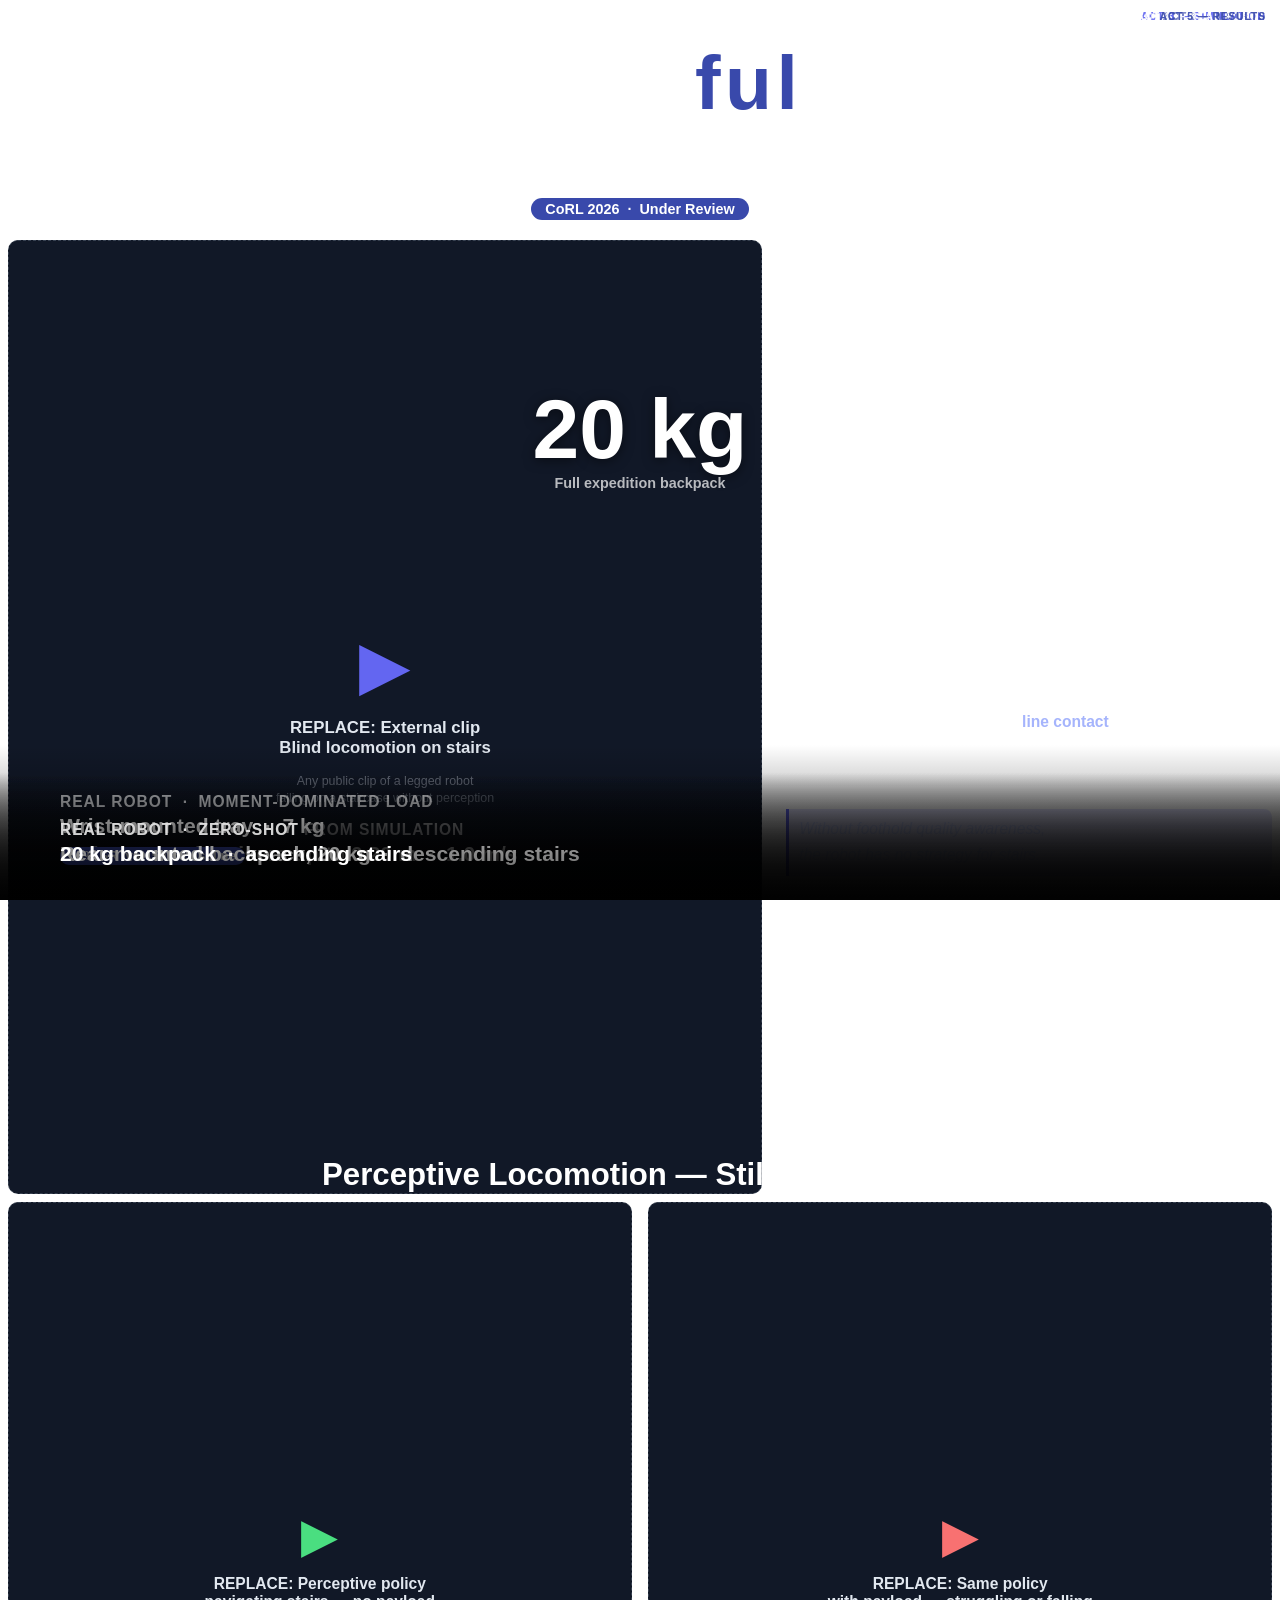
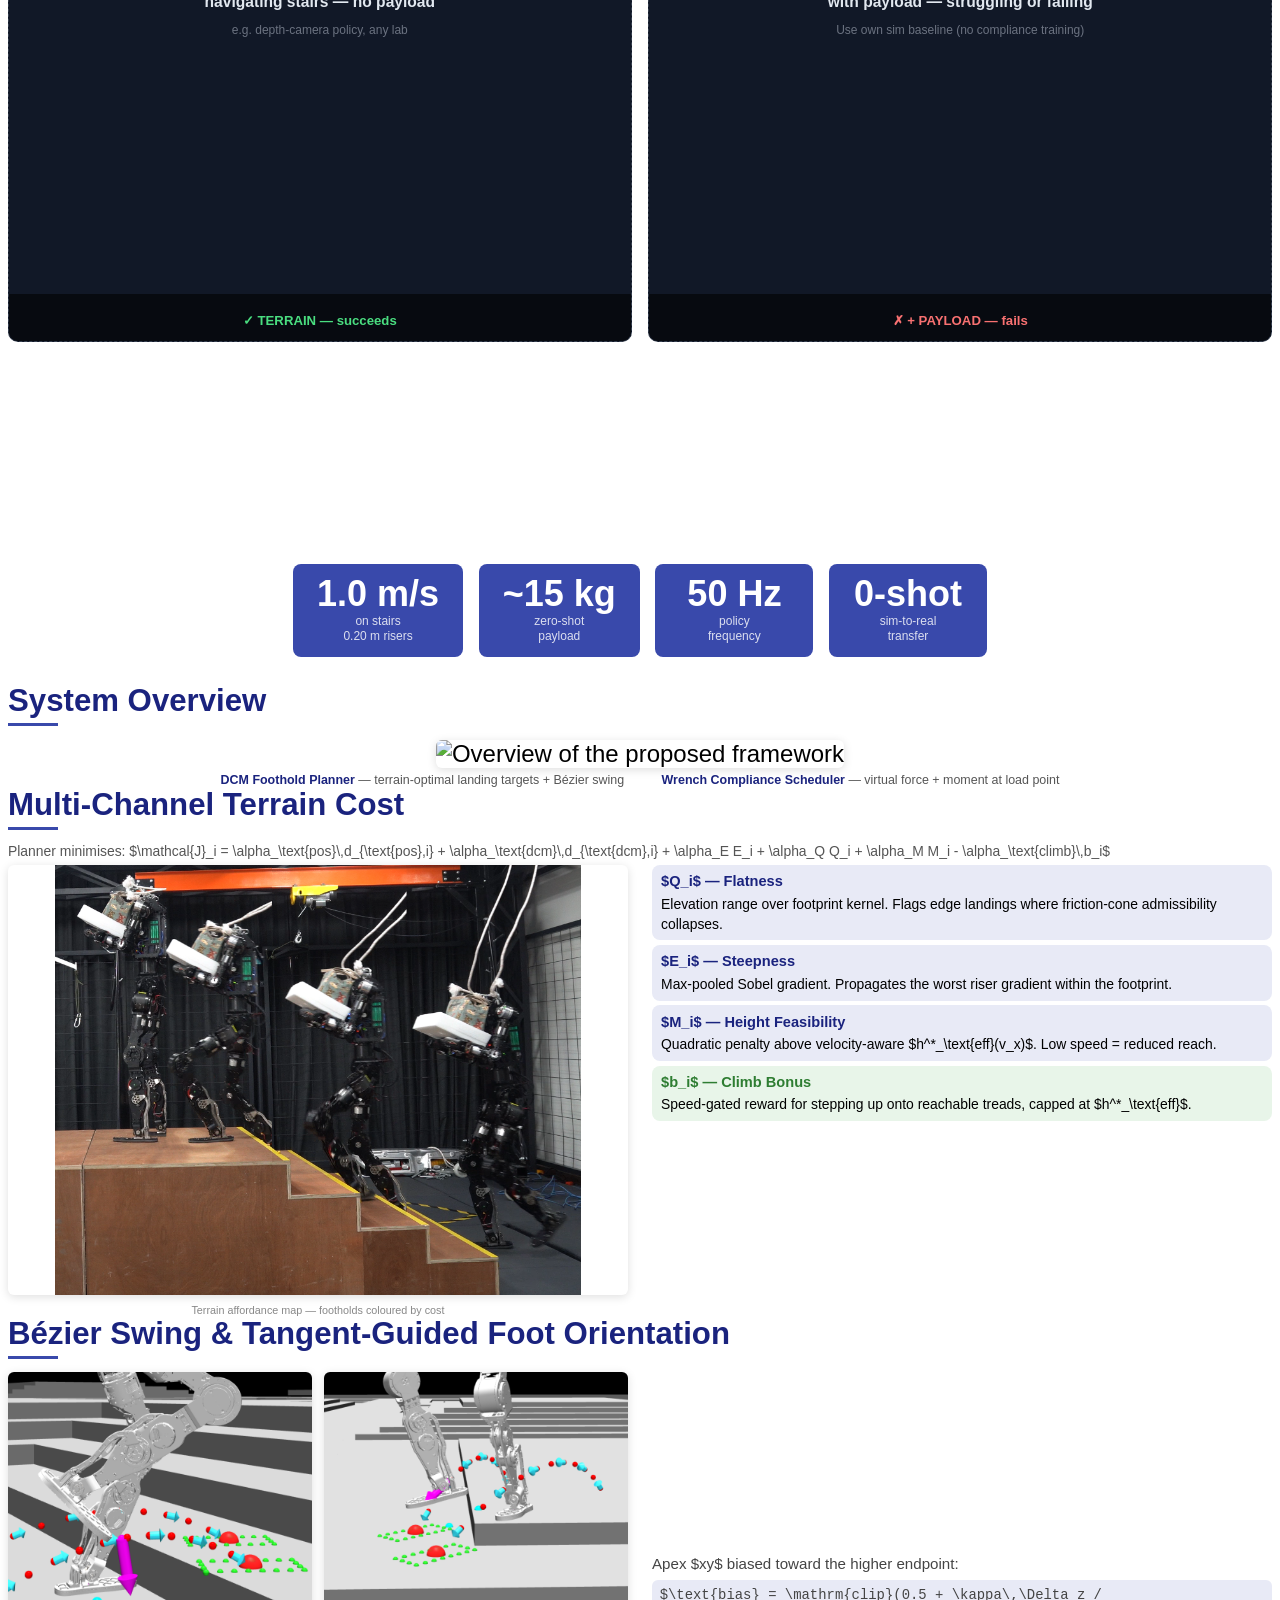
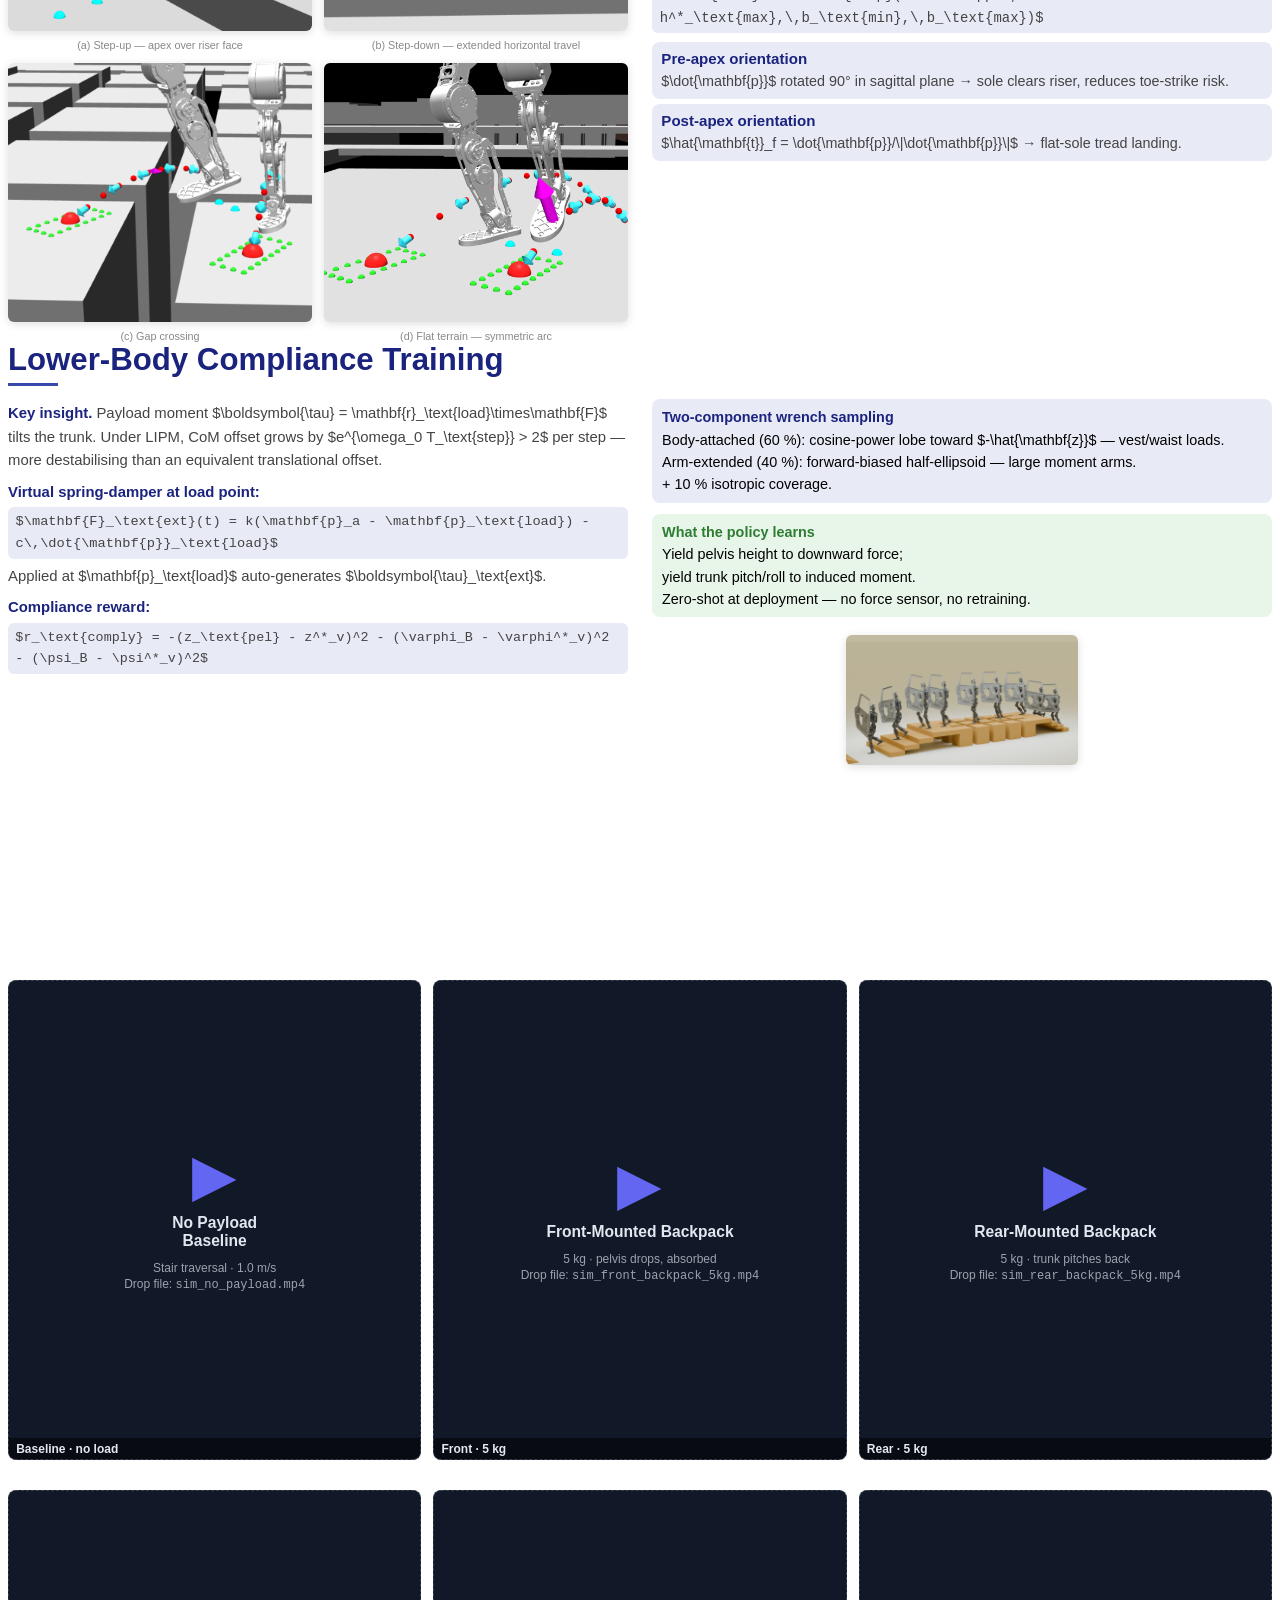
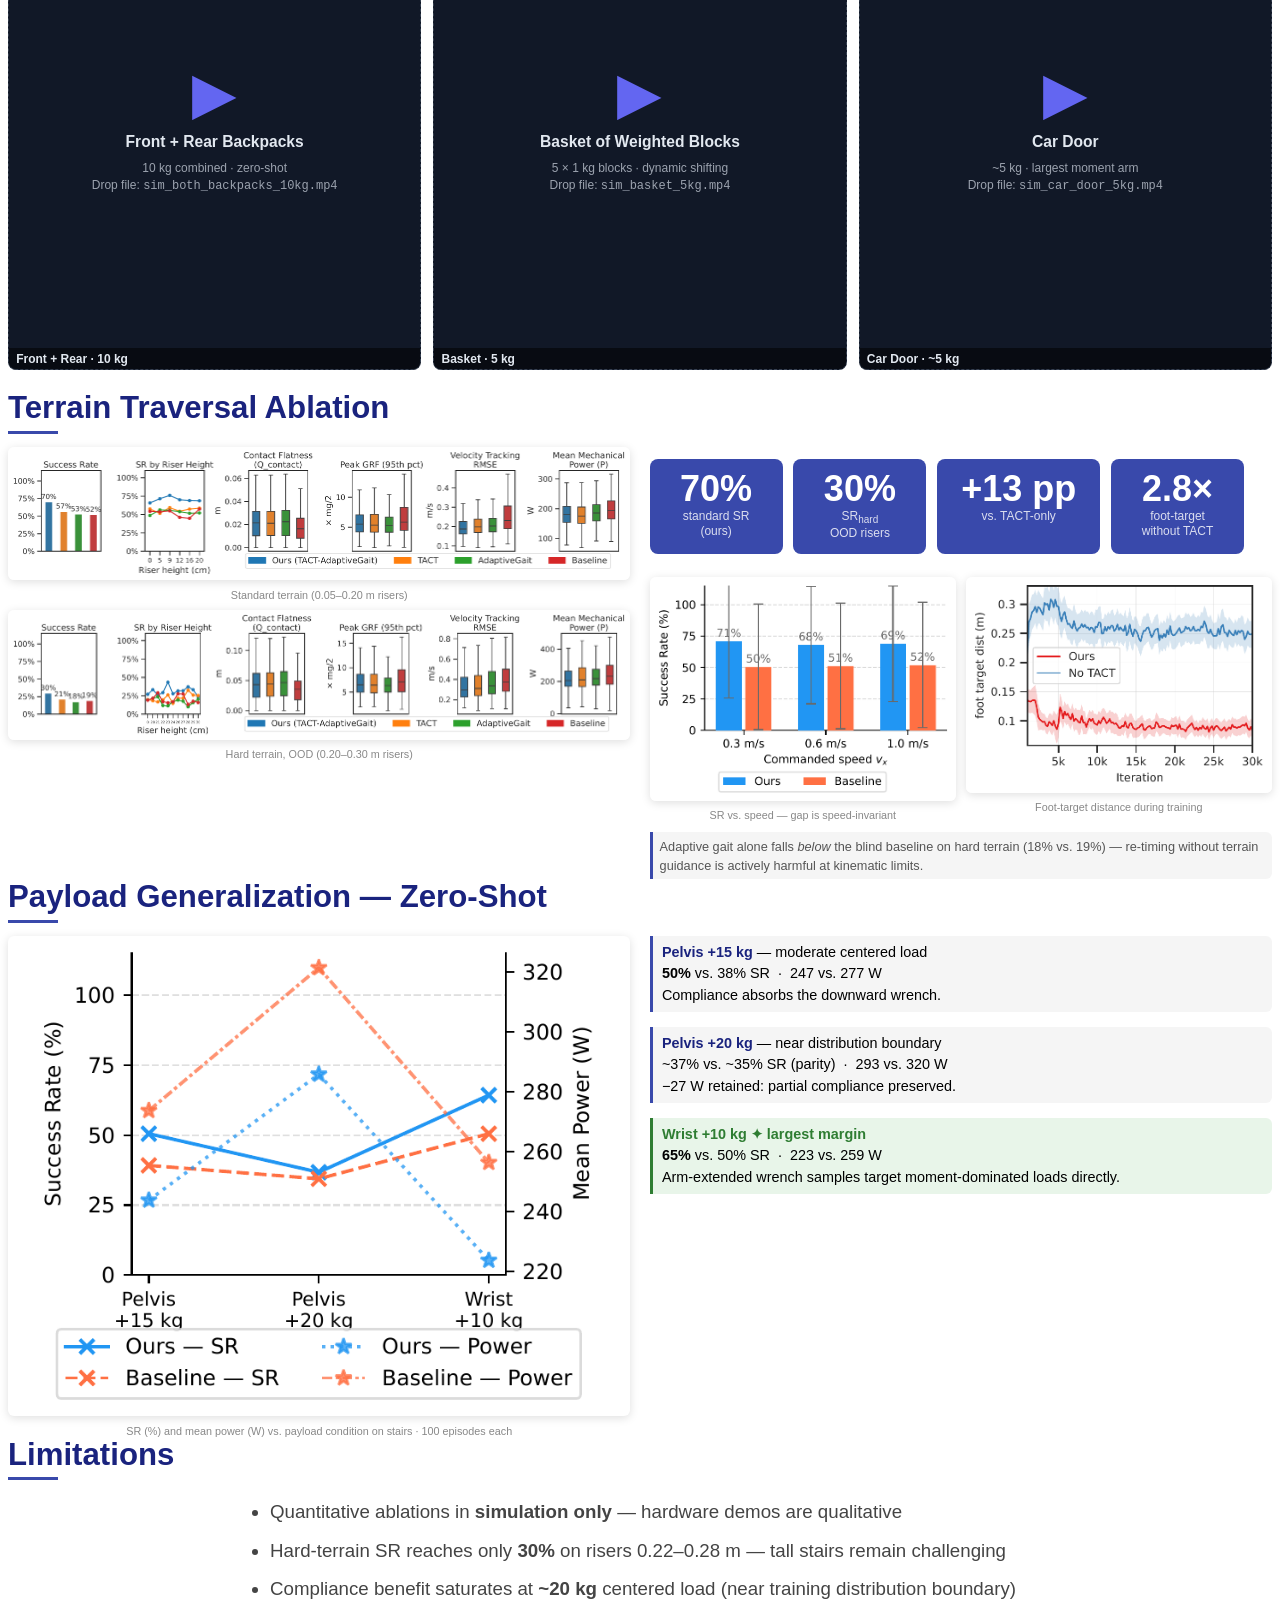
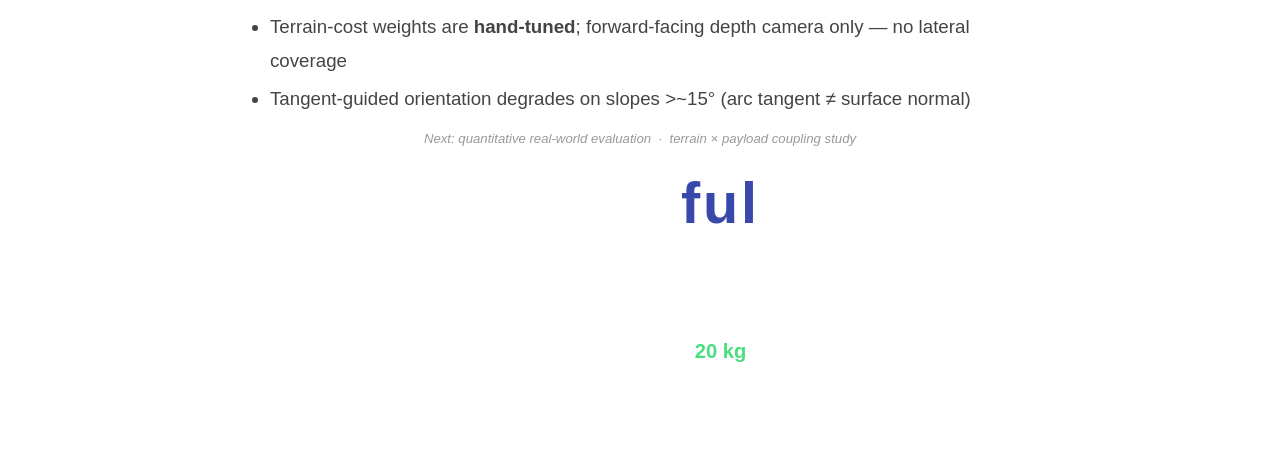
==== slides_video.html @ e7523ec6 "Presentation video" ====
<!DOCTYPE html>
<html lang="en">
<head>
  <meta charset="utf-8">
  <meta name="viewport" content="width=device-width, initial-scale=1.0">
  <title>TACT-ful — Video Presentation</title>

  <link rel="stylesheet" href="https://cdn.jsdelivr.net/npm/reveal.js@5.1.0/dist/reset.css">
  <link rel="stylesheet" href="https://cdn.jsdelivr.net/npm/reveal.js@5.1.0/dist/reveal.css">
  <link rel="stylesheet" href="https://cdn.jsdelivr.net/npm/reveal.js@5.1.0/dist/theme/white.css">

  <script>
    window.MathJax = {
      tex: { inlineMath: [['$','$'],['\\(','\\)']], displayMath: [['$$','$$'],['\\[','\\]']] }
    };
  </script>
  <script src="https://cdn.jsdelivr.net/npm/mathjax@3/es5/tex-chtml.js" async></script>

  <style>
    /* ─── base ─── */
    :root {
      --indigo:      #3949ab;
      --indigo-dark: #1a237e;
      --indigo-xd:   #0d0d1a;
      --accent:      #e8eaf6;
      --green:       #2e7d32;
      --green-light: #e8f5e9;
    }
    .reveal {
      font-family: 'Segoe UI', 'Inter', Arial, sans-serif;
      font-size: 24px;
    }

    /* ─── act label (top-right) ─── */
    .reveal .act-tag {
      position: absolute; top: 1.1em; right: 1.4em;
      color: rgba(255,255,255,0.5); font-size: 0.42em;
      font-weight: 700; letter-spacing: 0.1em;
      text-transform: uppercase; pointer-events: none;
    }
    .reveal .act-tag.dark { color: rgba(57,73,171,0.55); }

    /* ─── slide titles ─── */
    .reveal .slide-title {
      font-size: 1.3em; font-weight: 800;
      color: var(--indigo-dark); margin: 0 0 0.15em;
      line-height: 1.15;
    }
    .reveal .slide-title.light { color: #fff; }
    .reveal hr.rule {
      border: none; border-top: 3px solid var(--indigo);
      width: 50px; margin: 0 auto 0.55em 0;
    }
    .reveal hr.rule.light { border-color: rgba(255,255,255,0.4); }

    /* ─── full-bleed overlay pattern (used on video+image bg slides) ─── */
    .reveal .overlay-caption {
      position: absolute; bottom: 0; left: 0; right: 0;
      background: linear-gradient(transparent, rgba(0,0,0,0.72));
      padding: 2em 2.5em 1.4em;
      color: #fff;
      pointer-events: none;
    }
    .reveal .overlay-caption .cap-label {
      font-size: 0.65em; font-weight: 700; letter-spacing: 0.06em;
      text-transform: uppercase; color: rgba(255,255,255,0.65);
      margin-bottom: 0.2em;
    }
    .reveal .overlay-caption .cap-main {
      font-size: 0.88em; font-weight: 600; color: #fff;
    }
    .reveal .overlay-caption .cap-badge {
      display: inline-block; background: var(--indigo); color: #fff;
      border-radius: 20px; padding: 0.1em 0.65em;
      font-size: 0.56em; font-weight: 700; margin-top: 0.35em;
    }

    /* ─── simulation video placeholder panels ─── */
    .reveal .sim-panels {
      display: flex; gap: 0.5em;
      width: 100%; height: 480px;
    }
    .reveal .sim-ph {
      flex: 1;
      background: #111827;
      border: 1.5px dashed #374151;
      border-radius: 8px;
      display: flex; flex-direction: column;
      align-items: center; justify-content: center;
      gap: 0.4em; padding: 1em;
      position: relative; overflow: hidden;
    }
    .reveal .sim-ph video {
      position: absolute; top: 0; left: 0;
      width: 100%; height: 100%;
      object-fit: cover; opacity: 0.9;
    }
    .reveal .sim-ph .play {
      font-size: 2.4em; line-height: 1;
      color: #6366f1; position: relative; z-index: 1;
    }
    .reveal .sim-ph .sim-label {
      font-size: 0.65em; font-weight: 700;
      color: #e2e8f0; text-align: center;
      position: relative; z-index: 1;
    }
    .reveal .sim-ph .sim-desc {
      font-size: 0.5em; color: #9ca3af;
      text-align: center; line-height: 1.4;
      position: relative; z-index: 1;
    }
    .reveal .sim-ph .sim-bottom {
      position: absolute; bottom: 0; left: 0; right: 0;
      background: rgba(0,0,0,0.55);
      padding: 0.3em 0.6em;
      font-size: 0.5em; font-weight: 600; color: #e2e8f0;
      z-index: 2;
    }

    /* ─── stat boxes ─── */
    .reveal .stat-row {
      display: flex; gap: 0.65em;
      justify-content: center; flex-wrap: wrap;
      margin: 0.5em 0;
    }
    .reveal .stat-box {
      background: var(--indigo); color: #fff;
      border-radius: 8px; padding: 0.5em 1em;
      min-width: 110px; text-align: center;
    }
    .reveal .stat-box.dark-bg { background: rgba(255,255,255,0.12); }
    .reveal .stat-box .val { font-size: 1.5em; font-weight: 900; line-height: 1; }
    .reveal .stat-box .lbl { font-size: 0.5em; opacity: 0.82; margin-top: 0.15em; line-height: 1.3; }

    /* ─── cards ─── */
    .reveal .card-col { display: flex; flex-direction: column; gap: 0.45em; }
    .reveal .card {
      background: var(--accent); border-radius: 8px;
      padding: 0.5em 0.7em; font-size: 0.6em; line-height: 1.55;
    }
    .reveal .card strong { color: var(--indigo-dark); }
    .reveal .card.green { background: var(--green-light); }
    .reveal .card.green strong { color: var(--green); }
    .reveal .card.dark { background: rgba(255,255,255,0.1); color: #e2e8f0; }
    .reveal .card.dark strong { color: #a5b4fc; }

    /* ─── channel boxes ─── */
    .reveal .ch-box {
      background: var(--accent); border-radius: 8px;
      padding: 0.45em 0.65em; font-size: 0.58em; line-height: 1.45;
      margin-bottom: 0.35em;
    }
    .reveal .ch-box.green { background: var(--green-light); }
    .reveal .ch-box .ch-name {
      font-weight: 800; color: var(--indigo-dark);
      font-size: 1.05em; margin-bottom: 0.1em;
    }
    .reveal .ch-box.green .ch-name { color: var(--green); }

    /* ─── result items ─── */
    .reveal .res-item {
      background: #f5f5f5;
      border-left: 3px solid var(--indigo); border-radius: 0 6px 6px 0;
      padding: 0.4em 0.65em; font-size: 0.6em; line-height: 1.5;
      margin-bottom: 0.35em;
    }
    .reveal .res-item.green { border-color: var(--green); background: var(--green-light); }
    .reveal .res-item strong { color: var(--indigo-dark); }
    .reveal .res-item.green strong { color: var(--green); }

    /* ─── two-col layout ─── */
    .reveal .two-col { display: flex; gap: 1em; align-items: flex-start; }
    .reveal .two-col .col { flex: 1; }

    /* ─── figure caption ─── */
    .reveal .fig-cap {
      font-size: 0.45em; color: #888;
      margin-top: 0.25em; text-align: center;
    }
    .reveal .fig-cap.light { color: rgba(255,255,255,0.55); }

    /* ─── pills ─── */
    .reveal .pill {
      display: inline-block; background: var(--indigo); color: #fff;
      border-radius: 20px; padding: 0.2em 0.8em;
      font-size: 0.6em; font-weight: 600; margin: 0.15em 0.12em;
    }
    .reveal .pill.light { background: rgba(255,255,255,0.18); color: #fff; }

    /* ─── "big number" callout ─── */
    .reveal .big-num {
      font-size: 3.5em; font-weight: 900;
      color: #fff; line-height: 1; text-shadow: 0 2px 12px rgba(0,0,0,0.5);
    }

    /* ─── global image ─── */
    .reveal section img {
      border-radius: 6px;
      box-shadow: 0 2px 10px rgba(0,0,0,0.13);
    }
    .reveal ul { text-align: left; font-size: 0.72em; margin: 0.2em 0; }
    .reveal ul li { margin-bottom: 0.25em; }
    .reveal p { margin: 0.18em 0; }
  </style>
</head>
<body>
<div class="reveal">
<div class="slides">

<!-- ══════════════════════════════════════════════════
  SLIDE 01 — TITLE CARD   [0:00–0:05]
══════════════════════════════════════════════════ -->
<section
  data-background-image="./static/images/teaser_vinfast1.png"
  data-background-size="cover"
  data-background-position="center"
  data-background-opacity="0.32"
  data-background-color="#0a0a1a">
  <div style="text-align:center;padding:1.5em 0;">
    <div style="font-size:3.2em;font-weight:900;letter-spacing:0.06em;color:#fff;line-height:1;">
      TACT<span style="color:var(--indigo);">ful</span>
    </div>
    <div style="font-size:0.82em;font-weight:600;color:rgba(255,255,255,0.88);
                margin:0.3em auto 0.5em;max-width:820px;line-height:1.4;">
      Multi-Channel <b>T</b>errain <b>A</b>ffordance and <b>C</b>ompliance <b>T</b>raining<br>
      for Payload-Robust Perceptive Humanoid Locomotion
    </div>
    <span style="display:inline-block;background:var(--indigo);color:#fff;
                 border-radius:20px;padding:0.2em 1em;font-size:0.6em;font-weight:700;">
      CoRL 2026 &nbsp;·&nbsp; Under Review
    </span>
    <div style="color:rgba(255,255,255,0.45);font-size:0.5em;margin-top:0.6em;">
      Anonymous Authors &nbsp;·&nbsp; Anonymous Institution
    </div>
  </div>
</section>

<!-- ══════════════════════════════════════════════════
  SLIDE 02 — BLIND LOCOMOTION FAILS   [0:05–0:15]
══════════════════════════════════════════════════ -->
<section data-background-color="#0d0d1a">
  <div class="act-tag">Act 1 — The Problem</div>
  <div style="display:flex;gap:1em;align-items:center;height:880px;">

    <!-- Video placeholder (left, large) -->
    <div style="flex:1.4;height:100%;background:#111827;border:1.5px dashed #374151;
                border-radius:10px;display:flex;flex-direction:column;
                align-items:center;justify-content:center;gap:0.6em;padding:1.5em;">
      <div style="font-size:2.8em;color:#6366f1;">▶</div>
      <div style="font-size:0.7em;font-weight:700;color:#e2e8f0;text-align:center;">
        REPLACE: External clip<br>Blind locomotion on stairs
      </div>
      <div style="font-size:0.52em;color:#6b7280;text-align:center;line-height:1.4;">
        Any public clip of a legged robot<br>failing on a staircase without perception
      </div>
    </div>

    <!-- Text right -->
    <div style="flex:1;color:#fff;">
      <div class="slide-title light" style="font-size:1.2em;">Blind Locomotion<br>Is Not Enough</div>
      <hr class="rule light">
      <div style="font-size:0.65em;color:rgba(255,255,255,0.8);line-height:1.7;margin-top:0.6em;">
        <p>On flat ground — works well.</p>
        <p style="margin-top:0.5em;">On structured terrain:</p>
        <ul style="margin-top:0.2em;font-size:1em;color:rgba(255,255,255,0.75);">
          <li>Sole straddles step edge → <strong style="color:#a5b4fc;">line contact</strong></li>
          <li>Friction cone admissibility collapses</li>
          <li>GRF needed to recover scales with total weight</li>
        </ul>
        <div style="margin-top:0.8em;background:rgba(99,102,241,0.18);border-left:3px solid #6366f1;
                    border-radius:0 8px 8px 0;padding:0.45em 0.65em;font-style:italic;color:#c7d2fe;">
          Without foothold quality awareness,<br>the robot has no strategy for stairs.
        </div>
      </div>
    </div>

  </div>
</section>

<!-- ══════════════════════════════════════════════════
  SLIDE 03 — PERCEPTIVE BUT NO PAYLOAD   [0:15–0:25]
══════════════════════════════════════════════════ -->
<section data-background-color="#0d0d1a">
  <div class="act-tag">Act 1 — The Problem</div>
  <div class="slide-title light" style="text-align:center;margin-bottom:0.3em;">
    Perceptive Locomotion — Still Not Enough
  </div>
  <div style="display:flex;gap:0.7em;height:740px;">

    <!-- Left panel: perceptive success -->
    <div style="flex:1;position:relative;background:#111827;border-radius:10px;overflow:hidden;
                border:1.5px dashed #374151;">
      <div style="position:absolute;inset:0;display:flex;flex-direction:column;
                  align-items:center;justify-content:center;gap:0.5em;padding:1em;">
        <div style="font-size:2em;color:#4ade80;">▶</div>
        <div style="font-size:0.65em;font-weight:700;color:#e2e8f0;text-align:center;">
          REPLACE: Perceptive policy<br>navigating stairs — no payload
        </div>
        <div style="font-size:0.5em;color:#6b7280;text-align:center;">
          e.g. depth-camera policy, any lab
        </div>
      </div>
      <div style="position:absolute;bottom:0;left:0;right:0;background:rgba(0,0,0,0.6);
                  padding:0.4em 0.7em;text-align:center;">
        <span style="font-size:0.55em;font-weight:700;color:#4ade80;">✓ TERRAIN — succeeds</span>
      </div>
    </div>

    <!-- Right panel: perceptive + payload failure -->
    <div style="flex:1;position:relative;background:#111827;border-radius:10px;overflow:hidden;
                border:1.5px dashed #374151;">
      <div style="position:absolute;inset:0;display:flex;flex-direction:column;
                  align-items:center;justify-content:center;gap:0.5em;padding:1em;">
        <div style="font-size:2em;color:#f87171;">▶</div>
        <div style="font-size:0.65em;font-weight:700;color:#e2e8f0;text-align:center;">
          REPLACE: Same policy<br>with payload — struggling or falling
        </div>
        <div style="font-size:0.5em;color:#6b7280;text-align:center;">
          Use own sim baseline (no compliance training)
        </div>
      </div>
      <div style="position:absolute;bottom:0;left:0;right:0;background:rgba(0,0,0,0.6);
                  padding:0.4em 0.7em;text-align:center;">
        <span style="font-size:0.55em;font-weight:700;color:#f87171;">✗ + PAYLOAD — fails</span>
      </div>
    </div>

  </div>
  <div style="text-align:center;margin-top:0.5em;font-size:0.58em;
              color:rgba(255,255,255,0.55);line-height:1.5;">
    CoM shifts · trunk tilts · capture point diverges · the policy has no answer
  </div>
</section>

<!-- ══════════════════════════════════════════════════
  SLIDE 04 — OUR SOLUTION   [0:25–0:32]
══════════════════════════════════════════════════ -->
<section
  data-background-image="./static/images/teaser_vinfast_14.png"
  data-background-size="cover"
  data-background-position="center"
  data-background-opacity="0.38"
  data-background-color="#0a0a1a">
  <div style="text-align:center;padding-top:0.8em;">
    <div style="font-size:0.6em;font-weight:700;letter-spacing:0.12em;text-transform:uppercase;
                color:rgba(255,255,255,0.45);margin-bottom:0.4em;">Our Approach</div>
    <div style="font-size:1.55em;font-weight:900;color:#fff;line-height:1.25;margin-bottom:0.5em;">
      One training run.<br>Terrain + Payload.
    </div>
    <div style="font-size:0.72em;color:rgba(255,255,255,0.75);margin-bottom:0.9em;
                font-weight:500;line-height:1.5;">
      Multi-channel terrain awareness &amp; compliance — learned end-to-end with standard PPO.
    </div>
    <div class="stat-row">
      <div class="stat-box">
        <div class="val">1.0 m/s</div>
        <div class="lbl">on stairs<br>0.20 m risers</div>
      </div>
      <div class="stat-box">
        <div class="val">~15 kg</div>
        <div class="lbl">zero-shot<br>payload</div>
      </div>
      <div class="stat-box">
        <div class="val">50 Hz</div>
        <div class="lbl">policy<br>frequency</div>
      </div>
      <div class="stat-box">
        <div class="val">0-shot</div>
        <div class="lbl">sim-to-real<br>transfer</div>
      </div>
    </div>
    <div style="margin-top:0.6em;font-size:0.52em;color:rgba(255,255,255,0.4);">
      No distillation &nbsp;·&nbsp; No teacher-student staging &nbsp;·&nbsp; No force sensor
    </div>
  </div>
</section>

<!-- ══════════════════════════════════════════════════
  SLIDE 05 — SYSTEM OVERVIEW   [0:32–0:42]
══════════════════════════════════════════════════ -->
<section data-background-color="#ffffff">
  <div class="act-tag dark">Act 2 — Method</div>
  <div class="slide-title">System Overview</div>
  <hr class="rule">
  <div style="text-align:center;">
    <img src="./static/images/System Overview - Perceptive.svg"
         alt="Overview of the proposed framework"
         style="width:100%;max-height:580px;object-fit:contain;">
  </div>
  <div style="display:flex;justify-content:center;gap:3em;margin-top:0.4em;font-size:0.52em;color:#555;">
    <span><strong style="color:var(--indigo-dark);">DCM Foothold Planner</strong> — terrain-optimal landing targets + Bézier swing</span>
    <span><strong style="color:var(--indigo-dark);">Wrench Compliance Scheduler</strong> — virtual force + moment at load point</span>
  </div>
</section>

<!-- ══════════════════════════════════════════════════
  SLIDE 06 — MULTI-CHANNEL TERRAIN COST   [0:42–0:54]
══════════════════════════════════════════════════ -->
<section data-background-color="#f0f2ff">
  <div class="act-tag dark">Act 2 — Method</div>
  <div class="slide-title">Multi-Channel Terrain Cost</div>
  <hr class="rule">
  <p style="font-size:0.58em;color:#555;margin-bottom:0.4em;">
    Planner minimises:
    $\mathcal{J}_i = \alpha_\text{pos}\,d_{\text{pos},i} + \alpha_\text{dcm}\,d_{\text{dcm},i}
    + \alpha_E E_i + \alpha_Q Q_i + \alpha_M M_i - \alpha_\text{climb}\,b_i$
  </p>
  <div class="two-col">
    <div class="col" style="text-align:center;">
      <img src="./static/images/teaser_2.png"
           alt="Terrain affordance channels on stair map"
           style="width:100%;max-height:430px;object-fit:contain;">
      <div class="fig-cap">Terrain affordance map — footholds coloured by cost</div>
    </div>
    <div class="col">
      <div class="ch-box">
        <div class="ch-name">$Q_i$ — Flatness</div>
        Elevation range over footprint kernel. Flags edge landings where friction-cone admissibility collapses.
      </div>
      <div class="ch-box">
        <div class="ch-name">$E_i$ — Steepness</div>
        Max-pooled Sobel gradient. Propagates the worst riser gradient within the footprint.
      </div>
      <div class="ch-box">
        <div class="ch-name">$M_i$ — Height Feasibility</div>
        Quadratic penalty above velocity-aware $h^*_\text{eff}(v_x)$. Low speed = reduced reach.
      </div>
      <div class="ch-box green">
        <div class="ch-name">$b_i$ — Climb Bonus</div>
        Speed-gated reward for stepping up onto reachable treads, capped at $h^*_\text{eff}$.
      </div>
    </div>
  </div>
</section>

<!-- ══════════════════════════════════════════════════
  SLIDE 07 — BÉZIER SWING & ORIENTATION   [0:54–1:04]
══════════════════════════════════════════════════ -->
<section data-background-color="#ffffff">
  <div class="act-tag dark">Act 2 — Method</div>
  <div class="slide-title">Bézier Swing &amp; Tangent-Guided Foot Orientation</div>
  <hr class="rule">
  <div class="two-col" style="align-items:center;">
    <div class="col">
      <div style="display:grid;grid-template-columns:1fr 1fr;gap:0.5em;">
        <div style="text-align:center;">
          <img src="./static/images/bezier_step_up.png" alt="Step-up" style="width:100%;">
          <div class="fig-cap">(a) Step-up — apex over riser face</div>
        </div>
        <div style="text-align:center;">
          <img src="./static/images/bezier_step_down.png" alt="Step-down" style="width:100%;">
          <div class="fig-cap">(b) Step-down — extended horizontal travel</div>
        </div>
        <div style="text-align:center;">
          <img src="./static/images/bezier_gap.png" alt="Gap" style="width:100%;">
          <div class="fig-cap">(c) Gap crossing</div>
        </div>
        <div style="text-align:center;">
          <img src="./static/images/bezier_flat.png" alt="Flat" style="width:100%;">
          <div class="fig-cap">(d) Flat terrain — symmetric arc</div>
        </div>
      </div>
    </div>
    <div class="col" style="font-size:0.63em;color:#444;line-height:1.6;">
      <p>Apex $xy$ biased toward the higher endpoint:</p>
      <p style="font-family:monospace;font-size:0.92em;background:var(--accent);
                border-radius:6px;padding:0.3em 0.55em;margin:0.3em 0;">
        $\text{bias} = \mathrm{clip}(0.5 + \kappa\,\Delta z / h^*_\text{max},\,b_\text{min},\,b_\text{max})$
      </p>
      <div class="ch-box" style="margin-top:0.6em;font-size:0.95em;">
        <div class="ch-name">Pre-apex orientation</div>
        $\dot{\mathbf{p}}$ rotated 90° in sagittal plane → sole clears riser, reduces toe-strike risk.
      </div>
      <div class="ch-box" style="font-size:0.95em;">
        <div class="ch-name">Post-apex orientation</div>
        $\hat{\mathbf{t}}_f = \dot{\mathbf{p}}/\|\dot{\mathbf{p}}\|$ → flat-sole tread landing.
      </div>
    </div>
  </div>
</section>

<!-- ══════════════════════════════════════════════════
  SLIDE 08 — COMPLIANCE TRAINING   [1:04–1:16]
══════════════════════════════════════════════════ -->
<section data-background-color="#ffffff">
  <div class="act-tag dark">Act 2 — Method</div>
  <div class="slide-title">Lower-Body Compliance Training</div>
  <hr class="rule">
  <div class="two-col">
    <div class="col" style="font-size:0.62em;color:#444;line-height:1.6;">
      <p><strong style="color:var(--indigo-dark);">Key insight.</strong>
      Payload moment $\boldsymbol{\tau} = \mathbf{r}_\text{load}\times\mathbf{F}$ tilts the trunk.
      Under LIPM, CoM offset grows by $e^{\omega_0 T_\text{step}} > 2$ per step —
      more destabilising than an equivalent translational offset.</p>
      <p style="margin-top:0.5em;"><strong style="color:var(--indigo-dark);">Virtual spring-damper at load point:</strong></p>
      <p style="font-family:monospace;background:var(--accent);border-radius:6px;padding:0.3em 0.55em;font-size:0.92em;">
        $\mathbf{F}_\text{ext}(t) = k(\mathbf{p}_a - \mathbf{p}_\text{load}) - c\,\dot{\mathbf{p}}_\text{load}$
      </p>
      <p style="margin-top:0.4em;">Applied at $\mathbf{p}_\text{load}$ auto-generates $\boldsymbol{\tau}_\text{ext}$.</p>
      <p style="margin-top:0.5em;"><strong style="color:var(--indigo-dark);">Compliance reward:</strong></p>
      <p style="font-family:monospace;background:var(--accent);border-radius:6px;padding:0.3em 0.55em;font-size:0.9em;">
        $r_\text{comply} = -(z_\text{pel} - z^*_v)^2 - (\varphi_B - \varphi^*_v)^2 - (\psi_B - \psi^*_v)^2$
      </p>
    </div>
    <div class="col">
      <div class="card-col">
        <div class="card">
          <strong>Two-component wrench sampling</strong><br>
          Body-attached (60 %): cosine-power lobe toward $-\hat{\mathbf{z}}$ — vest/waist loads.<br>
          Arm-extended (40 %): forward-biased half-ellipsoid — large moment arms.<br>
          + 10 % isotropic coverage.
        </div>
        <div class="card green">
          <strong>What the policy learns</strong><br>
          Yield pelvis height to downward force;<br>
          yield trunk pitch/roll to induced moment.<br>
          Zero-shot at deployment — no force sensor, no retraining.
        </div>
        <div style="text-align:center;margin-top:0.3em;">
          <img src="./static/images/teaser_vinfast3.png"
               alt="Robot with payload"
               style="max-height:130px;width:auto;border-radius:6px;">
        </div>
      </div>
    </div>
  </div>
</section>

<!-- ══════════════════════════════════════════════════
  SLIDE 09 — TRAINING PIPELINE   [1:16–1:22]
══════════════════════════════════════════════════ -->
<section data-background-color="#1a237e">
  <div class="act-tag" style="color:rgba(255,255,255,0.35);">Act 2 — Method</div>
  <div class="slide-title light" style="text-align:center;margin-bottom:0.2em;">Training Setup</div>
  <hr class="rule light" style="margin:0 auto 0.6em;">
  <div class="stat-row" style="gap:0.8em;margin-bottom:0.5em;">
    <div class="stat-box dark-bg"><div class="val">4 096</div><div class="lbl">parallel envs<br>MuJoCo</div></div>
    <div class="stat-box dark-bg"><div class="val">PPO</div><div class="lbl">standard<br>no distillation</div></div>
    <div class="stat-box dark-bg"><div class="val">30 Hz</div><div class="lbl">depth CNN<br>4-frame stack</div></div>
    <div class="stat-box dark-bg"><div class="val">50 Hz</div><div class="lbl">policy freq.<br>on hardware</div></div>
    <div class="stat-box dark-bg"><div class="val">20 k</div><div class="lbl">training<br>iterations</div></div>
    <div class="stat-box dark-bg"><div class="val">0-shot</div><div class="lbl">sim-to-real<br>no fine-tuning</div></div>
  </div>
  <div style="text-align:center;font-size:0.55em;color:rgba(255,255,255,0.45);margin-top:0.4em;">
    No teacher-student staging &nbsp;·&nbsp; Asymmetric actor-critic &nbsp;·&nbsp; Domain randomization for sim-to-real gap
  </div>
</section>

<!-- ══════════════════════════════════════════════════
  SLIDE 10 — SIM: BASELINE + LIGHT PAYLOADS   [1:22–1:37]
══════════════════════════════════════════════════ -->
<section data-background-color="#0d0d1a">
  <div class="act-tag" style="color:rgba(99,102,241,0.7);">Act 3 — Simulation</div>
  <div style="font-size:0.72em;font-weight:700;color:rgba(255,255,255,0.6);
              text-align:center;margin-bottom:0.5em;letter-spacing:0.05em;">
    SIMULATION RESULTS — Payload Generalization
  </div>
  <div class="sim-panels">

    <div class="sim-ph">
      <div class="play">▶</div>
      <div class="sim-label">No Payload<br>Baseline</div>
      <div class="sim-desc">Stair traversal · 1.0 m/s<br>Drop file: <code>sim_no_payload.mp4</code></div>
      <div class="sim-bottom">Baseline · no load</div>
    </div>

    <div class="sim-ph">
      <div class="play">▶</div>
      <div class="sim-label">Front-Mounted Backpack</div>
      <div class="sim-desc">5 kg · pelvis drops, absorbed<br>Drop file: <code>sim_front_backpack_5kg.mp4</code></div>
      <div class="sim-bottom">Front · 5 kg</div>
    </div>

    <div class="sim-ph">
      <div class="play">▶</div>
      <div class="sim-label">Rear-Mounted Backpack</div>
      <div class="sim-desc">5 kg · trunk pitches back<br>Drop file: <code>sim_rear_backpack_5kg.mp4</code></div>
      <div class="sim-bottom">Rear · 5 kg</div>
    </div>

  </div>
</section>

<!-- ══════════════════════════════════════════════════
  SLIDE 11 — SIM: HEAVY + COMPLEX PAYLOADS   [1:37–1:52]
══════════════════════════════════════════════════ -->
<section data-background-color="#0d0d1a">
  <div class="act-tag" style="color:rgba(99,102,241,0.7);">Act 3 — Simulation</div>
  <div style="font-size:0.72em;font-weight:700;color:rgba(255,255,255,0.6);
              text-align:center;margin-bottom:0.5em;letter-spacing:0.05em;">
    SIMULATION RESULTS — Challenging Scenarios
  </div>
  <div class="sim-panels">

    <div class="sim-ph">
      <div class="play">▶</div>
      <div class="sim-label">Front + Rear Backpacks</div>
      <div class="sim-desc">10 kg combined · zero-shot<br>Drop file: <code>sim_both_backpacks_10kg.mp4</code></div>
      <div class="sim-bottom">Front + Rear · 10 kg</div>
    </div>

    <div class="sim-ph">
      <div class="play">▶</div>
      <div class="sim-label">Basket of Weighted Blocks</div>
      <div class="sim-desc">5 × 1 kg blocks · dynamic shifting<br>Drop file: <code>sim_basket_5kg.mp4</code></div>
      <div class="sim-bottom">Basket · 5 kg</div>
    </div>

    <div class="sim-ph">
      <div class="play">▶</div>
      <div class="sim-label">Car Door</div>
      <div class="sim-desc">~5 kg · largest moment arm<br>Drop file: <code>sim_car_door_5kg.mp4</code></div>
      <div class="sim-bottom">Car Door · ~5 kg</div>
    </div>

  </div>
  <div style="text-align:center;margin-top:0.5em;font-size:0.52em;color:rgba(255,255,255,0.35);">
    All zero-shot · no payload-specific fine-tuning · single training run
  </div>
</section>

<!-- ══════════════════════════════════════════════════
  SLIDE 12 — REAL: STAIR TRAVERSAL   [1:52–2:00]
══════════════════════════════════════════════════ -->
<section
  data-background-video="./static/videos/stair_traversal.mp4"
  data-background-video-muted="true"
  data-background-video-loop="true"
  data-background-size="cover"
  data-background-color="#000">
  <div class="act-tag">Act 4 — Real Robot</div>
  <div class="overlay-caption">
    <div class="cap-label">Real Robot &nbsp;·&nbsp; Zero-shot from simulation</div>
    <div class="cap-main">Stair traversal &nbsp;·&nbsp; risers up to 0.20 m &nbsp;·&nbsp; 1.0 m/s</div>
  </div>
</section>

<!-- ══════════════════════════════════════════════════
  SLIDE 13 — REAL: 7 KG WRIST PAYLOAD   [2:00–2:08]
══════════════════════════════════════════════════ -->
<section
  data-background-video="./static/videos/up_stair_traversal_7kg.mp4"
  data-background-video-muted="true"
  data-background-video-loop="true"
  data-background-size="cover"
  data-background-color="#000">
  <div class="act-tag">Act 4 — Real Robot</div>
  <div class="overlay-caption">
    <div class="cap-label">Real Robot &nbsp;·&nbsp; Moment-dominated load</div>
    <div class="cap-main">Wrist-mounted tray &nbsp;·&nbsp; 7 kg</div>
    <div><span class="cap-badge">65% SR &nbsp;vs.&nbsp; 50% baseline</span></div>
  </div>
</section>

<!-- ══════════════════════════════════════════════════
  SLIDE 14 — REAL: 20 KG DESCENDING   [2:08–2:17]
══════════════════════════════════════════════════ -->
<section
  data-background-video="./static/videos/down_stair_traversal.mp4"
  data-background-video-muted="true"
  data-background-video-loop="true"
  data-background-size="cover"
  data-background-color="#000">
  <div class="act-tag">Act 4 — Real Robot</div>
  <div style="position:absolute;top:50%;left:50%;transform:translate(-50%,-60%);
              text-align:center;pointer-events:none;">
    <div class="big-num">20 kg</div>
    <div style="font-size:0.6em;color:rgba(255,255,255,0.7);margin-top:0.3em;font-weight:600;">
      Full expedition backpack
    </div>
  </div>
  <div class="overlay-caption">
    <div class="cap-label">Real Robot &nbsp;·&nbsp; Zero-shot</div>
    <div class="cap-main">Rear-mounted backpack, 20 kg &nbsp;·&nbsp; descending stairs</div>
  </div>
</section>

<!-- ══════════════════════════════════════════════════
  SLIDE 15 — REAL: 20 KG ASCENDING   [2:17–2:22]
══════════════════════════════════════════════════ -->
<section
  data-background-video="./static/videos/up_stair_traversal.mp4"
  data-background-video-muted="true"
  data-background-video-loop="true"
  data-background-size="cover"
  data-background-color="#000">
  <div class="act-tag">Act 4 — Real Robot</div>
  <div class="overlay-caption">
    <div class="cap-label">Real Robot &nbsp;·&nbsp; Zero-shot</div>
    <div class="cap-main">20 kg backpack &nbsp;·&nbsp; ascending stairs</div>
  </div>
</section>

<!-- ══════════════════════════════════════════════════
  SLIDE 16 — TERRAIN TRAVERSAL ABLATION   [2:22–2:33]
══════════════════════════════════════════════════ -->
<section data-background-color="#ffffff">
  <div class="act-tag dark">Act 5 — Results</div>
  <div class="slide-title">Terrain Traversal Ablation</div>
  <hr class="rule">
  <div class="two-col" style="gap:0.8em;">
    <div class="col" style="display:flex;flex-direction:column;gap:0.4em;">
      <div style="text-align:center;">
        <img src="./static/images/ablation_normal.png"
             alt="Standard terrain ablation" style="width:100%;">
        <div class="fig-cap">Standard terrain (0.05–0.20 m risers)</div>
      </div>
      <div style="text-align:center;">
        <img src="./static/images/ablation_hard_terrain.png"
             alt="Hard terrain ablation" style="width:100%;">
        <div class="fig-cap">Hard terrain, OOD (0.20–0.30 m risers)</div>
      </div>
    </div>
    <div class="col" style="display:flex;flex-direction:column;gap:0.45em;">
      <div class="stat-row" style="flex-wrap:wrap;justify-content:flex-start;gap:0.45em;">
        <div class="stat-box" style="min-width:85px;"><div class="val">70%</div><div class="lbl">standard SR<br>(ours)</div></div>
        <div class="stat-box" style="min-width:85px;"><div class="val">30%</div><div class="lbl">SR<sub>hard</sub><br>OOD risers</div></div>
        <div class="stat-box" style="min-width:85px;"><div class="val">+13 pp</div><div class="lbl">vs. TACT-only</div></div>
        <div class="stat-box" style="min-width:85px;"><div class="val">2.8×</div><div class="lbl">foot-target<br>without TACT</div></div>
      </div>
      <div style="display:flex;gap:0.4em;">
        <div style="flex:1;text-align:center;">
          <img src="./static/images/sr_speed.png" alt="Speed SR" style="width:100%;">
          <div class="fig-cap">SR vs. speed — gap is speed-invariant</div>
        </div>
        <div style="flex:1;text-align:center;">
          <img src="./static/images/foot_target_dist.png" alt="Foot-target distance" style="width:100%;">
          <div class="fig-cap">Foot-target distance during training</div>
        </div>
      </div>
      <div style="font-size:0.53em;color:#555;background:#f5f5f5;
                  border-left:3px solid var(--indigo);border-radius:0 6px 6px 0;
                  padding:0.35em 0.55em;line-height:1.5;">
        Adaptive gait alone falls <em>below</em> the blind baseline on hard terrain (18% vs. 19%) —
        re-timing without terrain guidance is actively harmful at kinematic limits.
      </div>
    </div>
  </div>
</section>

<!-- ══════════════════════════════════════════════════
  SLIDE 17 — PAYLOAD GENERALIZATION   [2:33–2:44]
══════════════════════════════════════════════════ -->
<section data-background-color="#ffffff">
  <div class="act-tag dark">Act 5 — Results</div>
  <div class="slide-title">Payload Generalization — Zero-Shot</div>
  <hr class="rule">
  <div class="two-col" style="gap:0.8em;">
    <div class="col" style="text-align:center;">
      <img src="./static/images/payload_w_terrain.png"
           alt="SR and power vs payload"
           style="width:100%;max-height:480px;object-fit:contain;">
      <div class="fig-cap">SR (%) and mean power (W) vs. payload condition on stairs · 100 episodes each</div>
    </div>
    <div class="col" style="display:flex;flex-direction:column;gap:0.4em;">
      <div class="res-item">
        <strong>Pelvis +15 kg</strong> — moderate centered load<br>
        <b>50%</b> vs. 38% SR &nbsp;·&nbsp; 247 vs. 277 W<br>
        Compliance absorbs the downward wrench.
      </div>
      <div class="res-item">
        <strong>Pelvis +20 kg</strong> — near distribution boundary<br>
        ~37% vs. ~35% SR (parity) &nbsp;·&nbsp; 293 vs. 320 W<br>
        −27 W retained: partial compliance preserved.
      </div>
      <div class="res-item green">
        <strong>Wrist +10 kg ✦ largest margin</strong><br>
        <b>65%</b> vs. 50% SR &nbsp;·&nbsp; 223 vs. 259 W<br>
        Arm-extended wrench samples target moment-dominated loads directly.
      </div>
    </div>
  </div>
</section>

<!-- ══════════════════════════════════════════════════
  SLIDE 18 — LIMITATIONS   [2:44–2:50]
══════════════════════════════════════════════════ -->
<section data-background-color="#f5f5f5">
  <div class="act-tag dark">Act 5 — Results</div>
  <div class="slide-title">Limitations</div>
  <hr class="rule">
  <ul style="font-size:0.78em;color:#444;line-height:1.8;max-width:780px;margin:0.8em auto;">
    <li>Quantitative ablations in <strong>simulation only</strong> — hardware demos are qualitative</li>
    <li>Hard-terrain SR reaches only <strong>30%</strong> on risers 0.22–0.28 m — tall stairs remain challenging</li>
    <li>Compliance benefit saturates at <strong>~20 kg</strong> centered load (near training distribution boundary)</li>
    <li>Terrain-cost weights are <strong>hand-tuned</strong>; forward-facing depth camera only — no lateral coverage</li>
    <li>Tangent-guided orientation degrades on slopes &gt;~15° (arc tangent ≠ surface normal)</li>
  </ul>
  <div style="text-align:center;margin-top:0.8em;font-size:0.55em;color:#999;font-style:italic;">
    Next: quantitative real-world evaluation &nbsp;·&nbsp; terrain × payload coupling study
  </div>
</section>

<!-- ══════════════════════════════════════════════════
  SLIDE 19 — CONCLUSION / END CARD   [2:50–3:00]
══════════════════════════════════════════════════ -->
<section
  data-background-image="./static/images/teaser_vinfast1.png"
  data-background-size="cover"
  data-background-position="center"
  data-background-opacity="0.28"
  data-background-color="#0a0a1a">
  <div style="text-align:center;padding:1em 0;">
    <div style="font-size:2.4em;font-weight:900;color:#fff;letter-spacing:0.05em;margin-bottom:0.2em;">
      TACT<span style="color:var(--indigo);">ful</span>
    </div>
    <div style="font-size:0.68em;color:rgba(255,255,255,0.7);margin-bottom:0.7em;line-height:1.6;">
      One training run &nbsp;·&nbsp; Structured terrain &nbsp;·&nbsp; Heavy payload &nbsp;·&nbsp; Real robot
    </div>
    <div style="margin-bottom:0.75em;">
      <span class="pill light">Multi-Channel Terrain Cost</span>
      <span class="pill light">Compliance Without Force Sensors</span>
      <span class="pill light">Zero-Shot Sim-to-Real</span>
    </div>
    <div style="display:flex;justify-content:center;gap:1em;margin:0.6em 0 0.8em;flex-wrap:wrap;">
      <div style="background:rgba(255,255,255,0.08);border-radius:8px;padding:0.5em 0.9em;
                  font-size:0.56em;color:rgba(255,255,255,0.85);text-align:center;">
        <div style="font-size:1.5em;font-weight:900;color:#fff;">70%</div>
        standard SR
      </div>
      <div style="background:rgba(255,255,255,0.08);border-radius:8px;padding:0.5em 0.9em;
                  font-size:0.56em;color:rgba(255,255,255,0.85);text-align:center;">
        <div style="font-size:1.5em;font-weight:900;color:#fff;">65%</div>
        wrist SR vs. 50%
      </div>
      <div style="background:rgba(255,255,255,0.08);border-radius:8px;padding:0.5em 0.9em;
                  font-size:0.56em;color:rgba(255,255,255,0.85);text-align:center;">
        <div style="font-size:1.5em;font-weight:900;color:#4ade80;">20 kg</div>
        real demo
      </div>
      <div style="background:rgba(255,255,255,0.08);border-radius:8px;padding:0.5em 0.9em;
                  font-size:0.56em;color:rgba(255,255,255,0.85);text-align:center;">
        <div style="font-size:1.5em;font-weight:900;color:#fff;">0-shot</div>
        sim-to-real
      </div>
    </div>
    <div style="font-size:0.5em;color:rgba(255,255,255,0.35);margin-top:0.5em;
                font-family:'Courier New',monospace;letter-spacing:0.04em;">
      fai-rl-tech.github.io/tact-locomotion.github.io
    </div>
  </div>
</section>

</div><!-- /.slides -->
</div><!-- /.reveal -->

<script src="https://cdn.jsdelivr.net/npm/reveal.js@5.1.0/dist/reveal.js"></script>
<script src="https://cdn.jsdelivr.net/npm/reveal.js@5.1.0/plugin/math/math.js"></script>
<script>
  Reveal.initialize({
    hash: true,
    slideNumber: false,
    controls: false,
    progress: false,
    transition: 'fade',
    transitionSpeed: 'slow',
    backgroundTransition: 'fade',
    width: 1920,
    height: 1080,
    margin: 0.04,
    minScale: 0.1,
    maxScale: 2.0,
    plugins: [ RevealMath.MathJax3 ]
  });
</script>
</body>
</html>
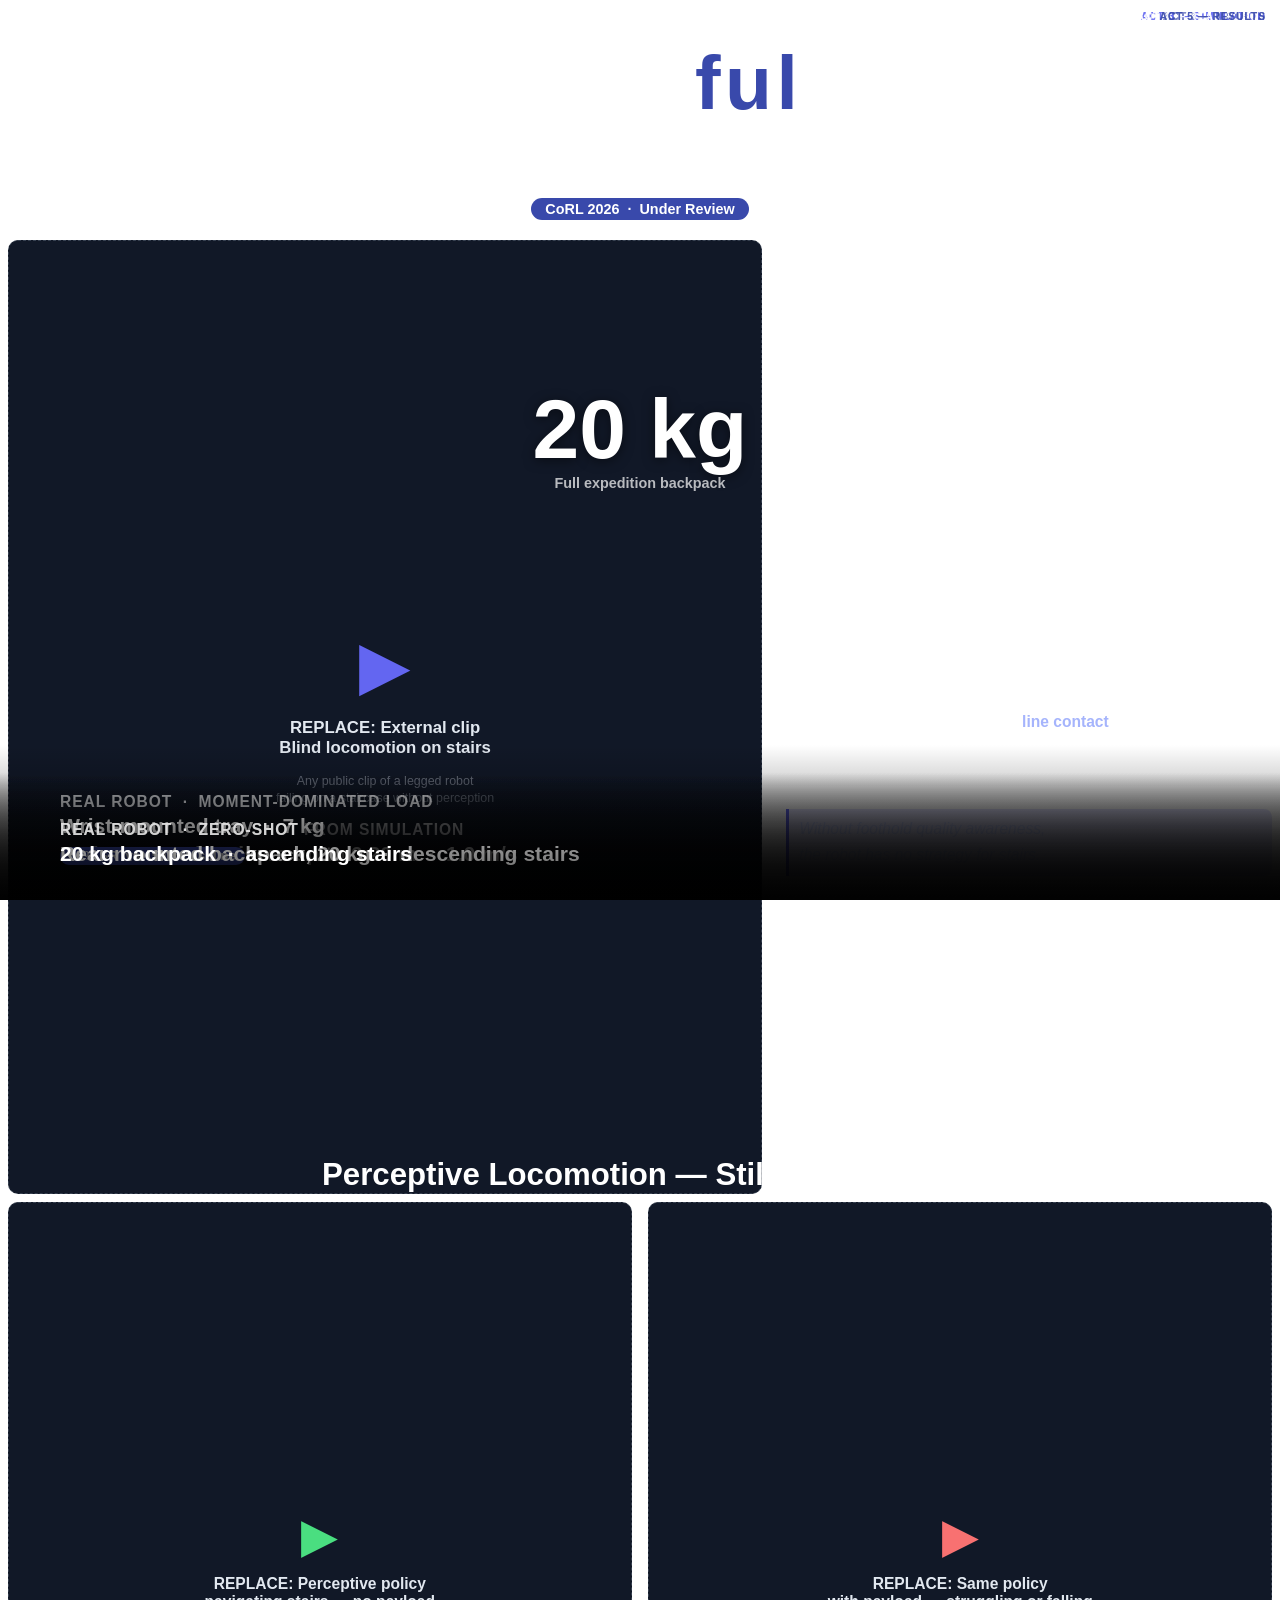
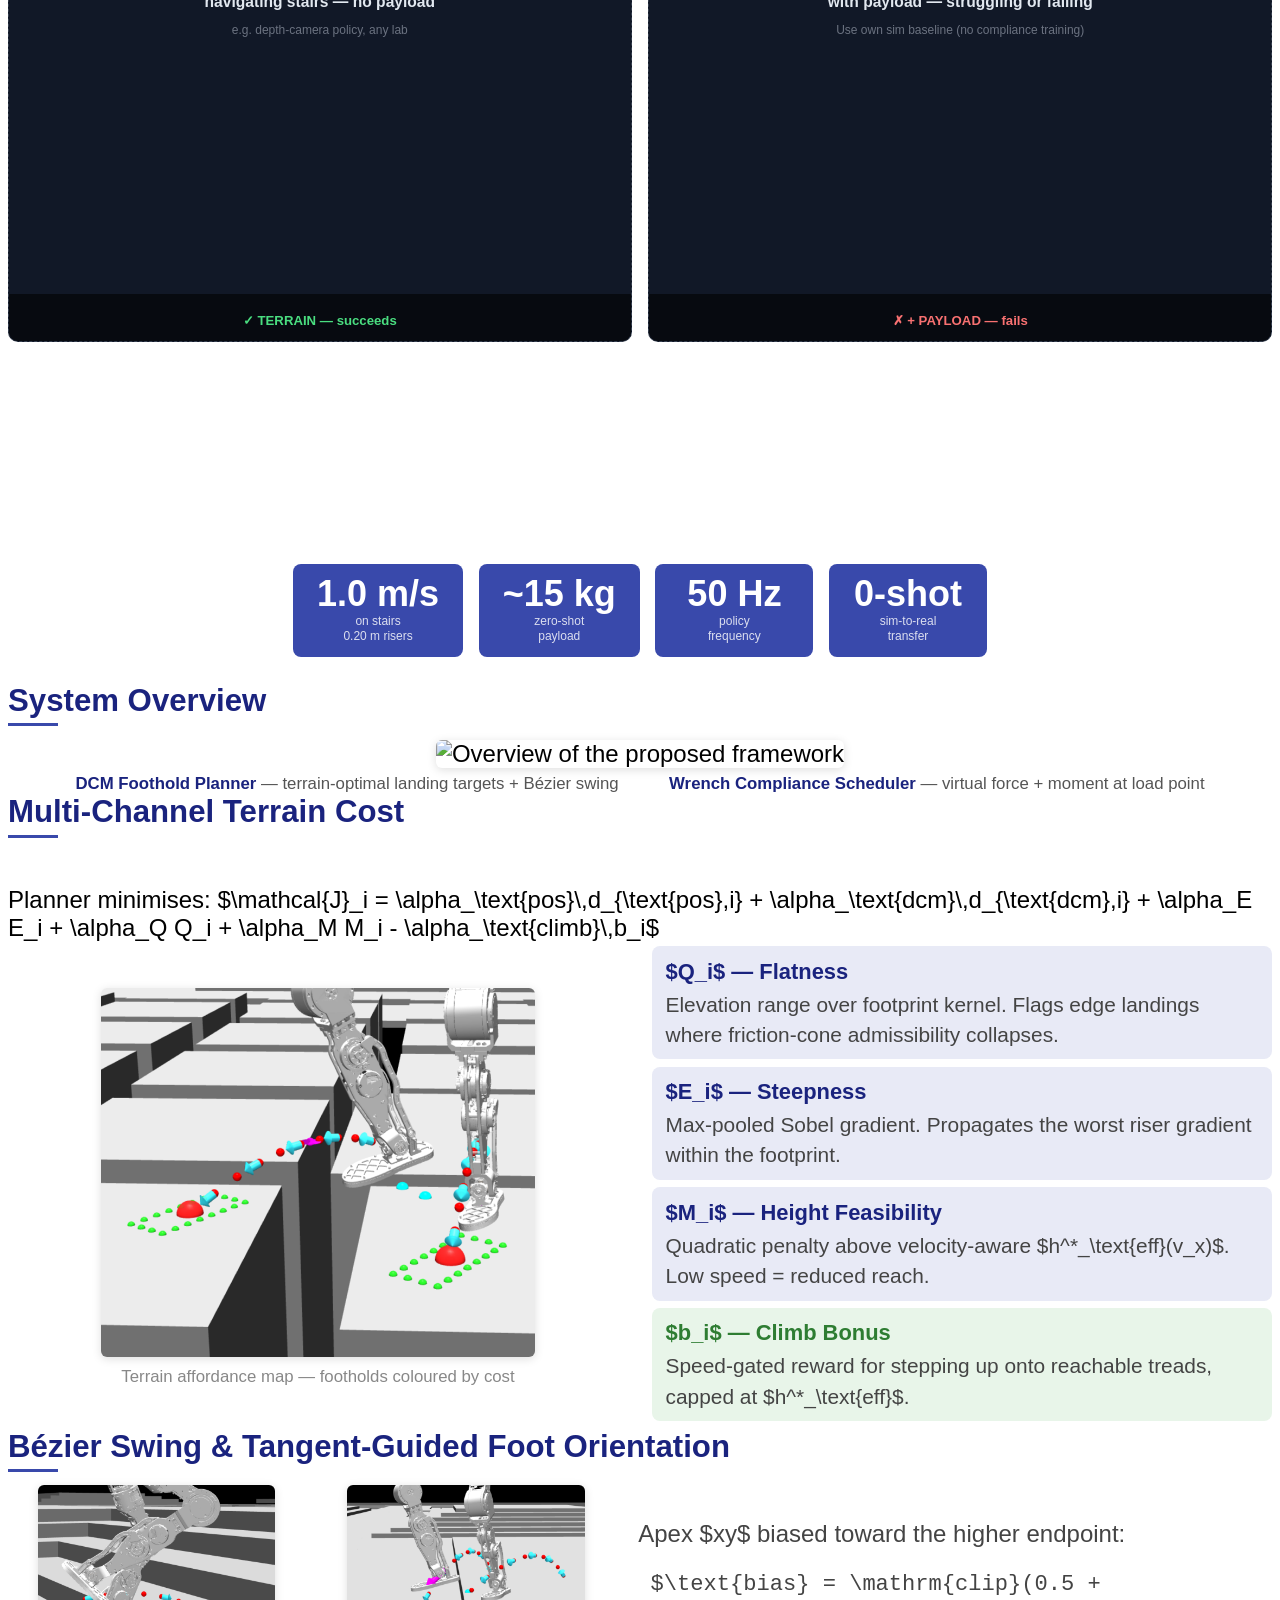
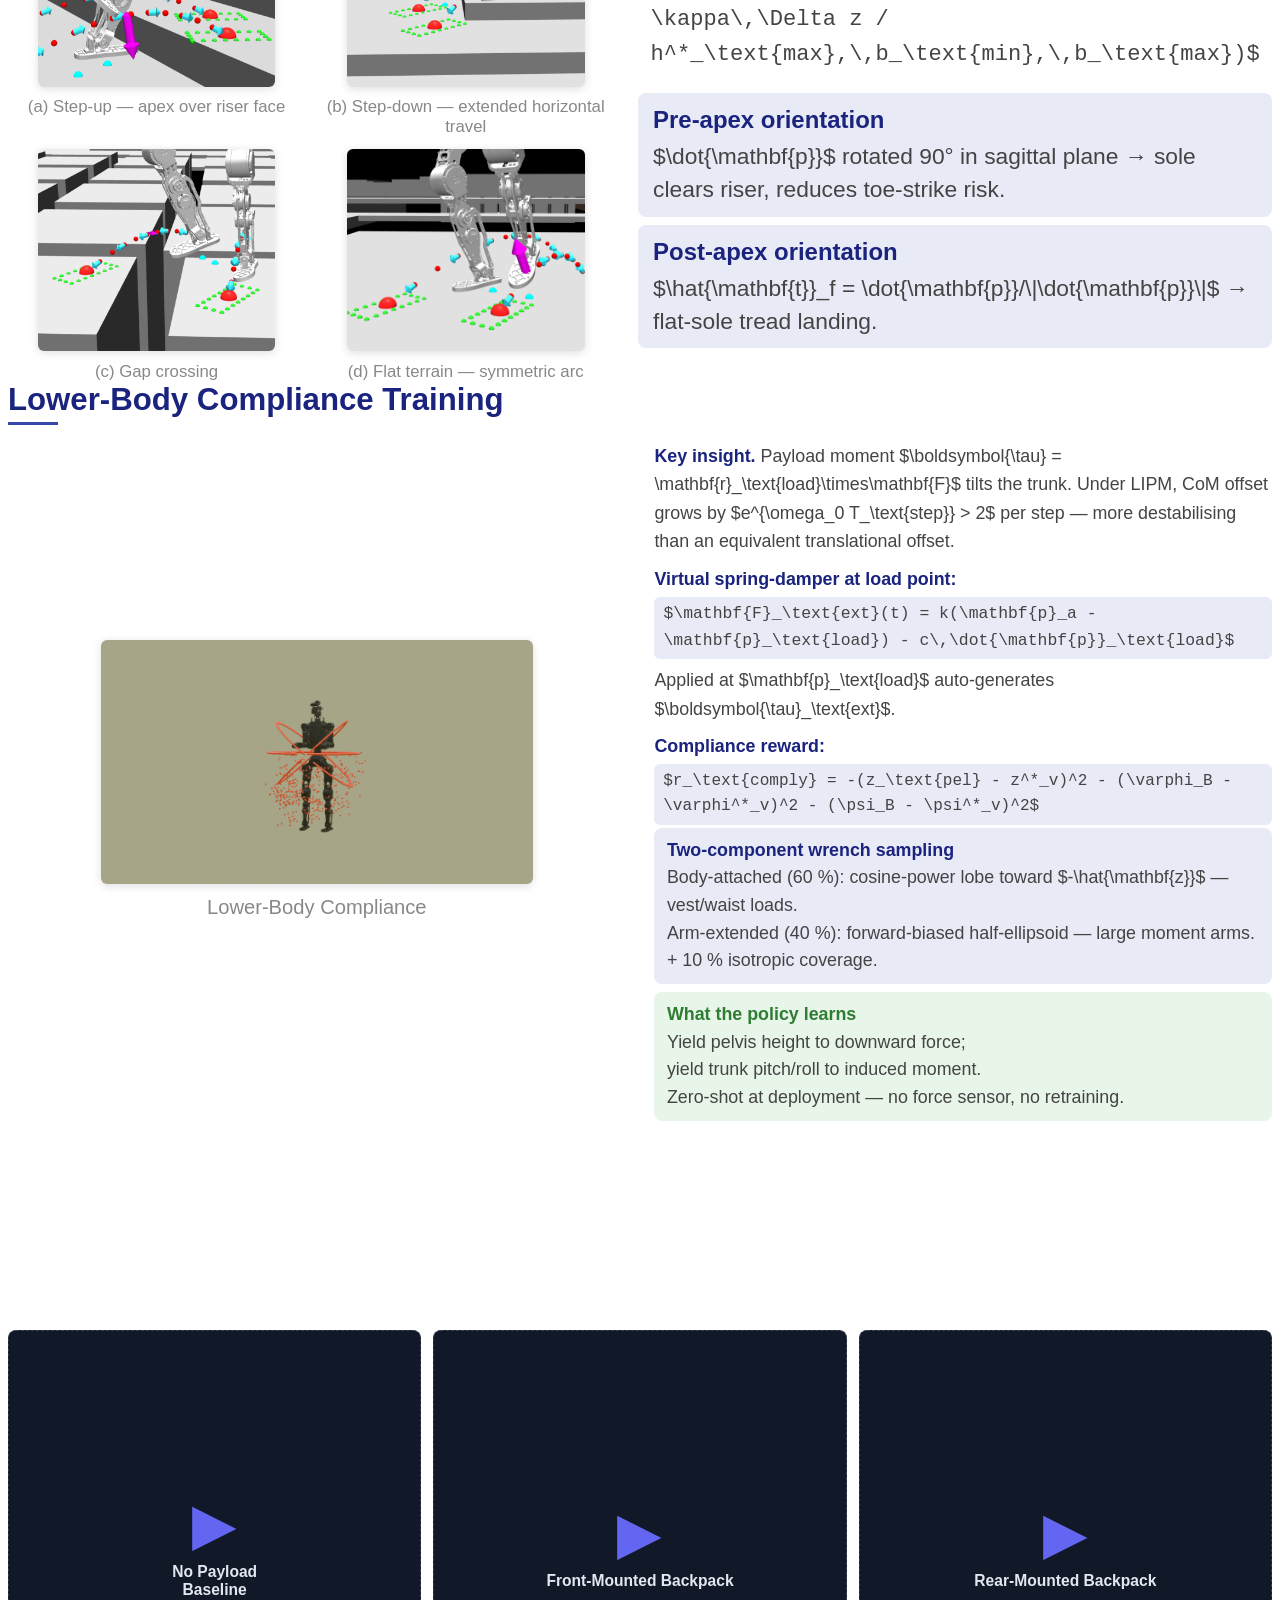
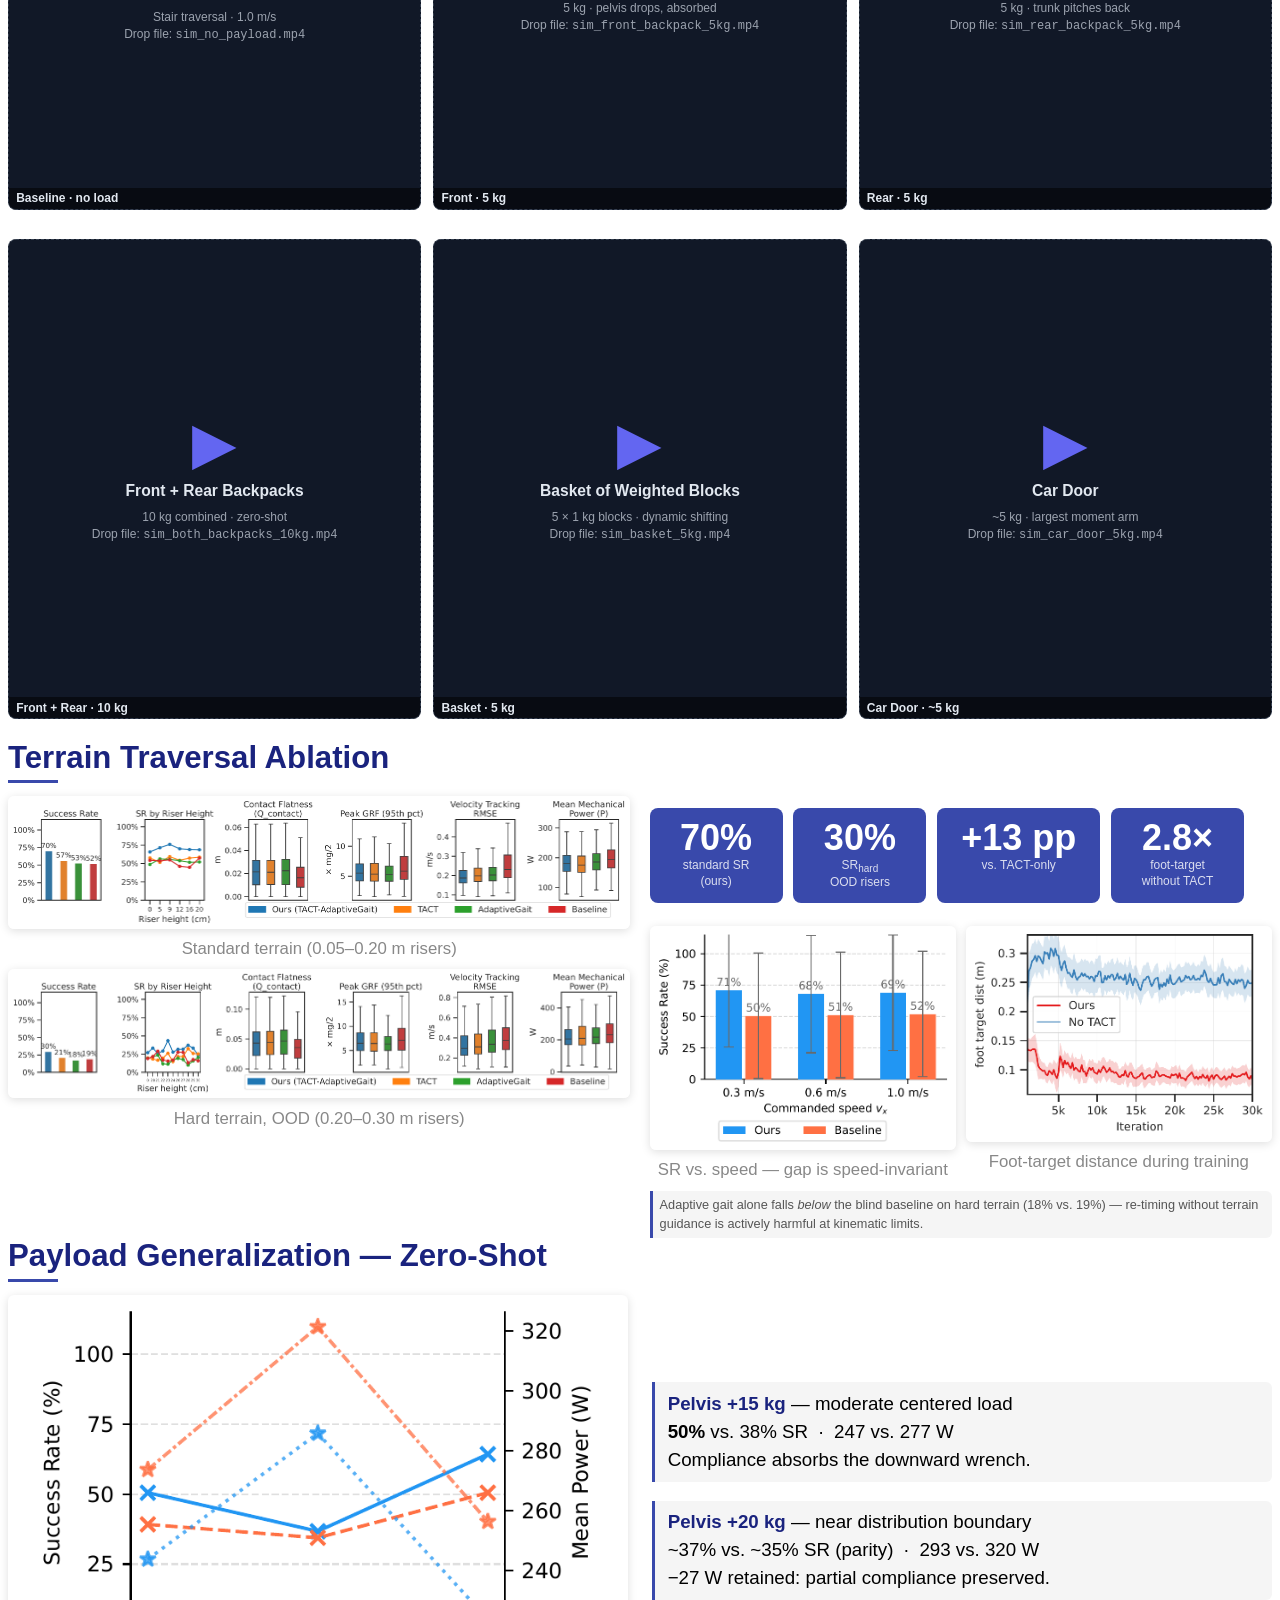
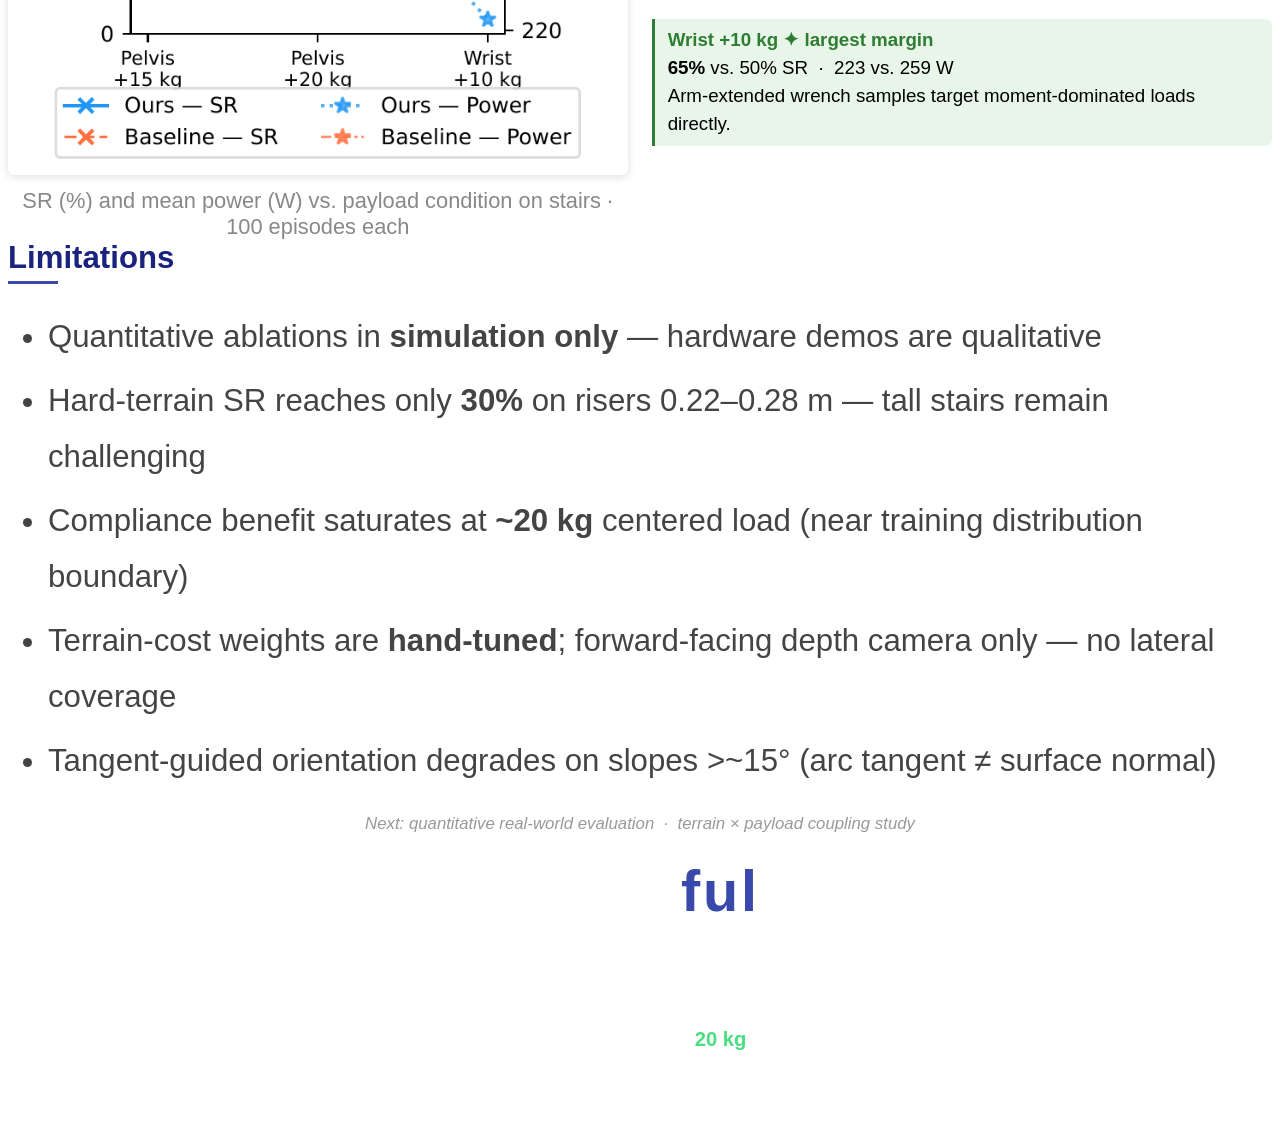
==== commit c6aa84d2: "fix: improve slide layout" ====
--- a/slides_video.html
+++ b/slides_video.html
@@ -174,7 +174,7 @@
 
     /* ─── figure caption ─── */
     .reveal .fig-cap {
-      font-size: 0.45em; color: #888;
+      font-size: 0.7em; color: #888;
       margin-top: 0.25em; text-align: center;
     }
     .reveal .fig-cap.light { color: rgba(255,255,255,0.55); }
@@ -387,7 +387,7 @@
          alt="Overview of the proposed framework"
          style="width:100%;max-height:580px;object-fit:contain;">
   </div>
-  <div style="display:flex;justify-content:center;gap:3em;margin-top:0.4em;font-size:0.52em;color:#555;">
+  <div style="display:flex;justify-content:center;gap:3em;margin-top:0.4em;font-size:0.7em;color:#555;">
     <span><strong style="color:var(--indigo-dark);">DCM Foothold Planner</strong> — terrain-optimal landing targets + Bézier swing</span>
     <span><strong style="color:var(--indigo-dark);">Wrench Compliance Scheduler</strong> — virtual force + moment at load point</span>
   </div>
@@ -400,19 +400,21 @@
   <div class="act-tag dark">Act 2 — Method</div>
   <div class="slide-title">Multi-Channel Terrain Cost</div>
   <hr class="rule">
-  <p style="font-size:0.58em;color:#555;margin-bottom:0.4em;">
-    Planner minimises:
-    $\mathcal{J}_i = \alpha_\text{pos}\,d_{\text{pos},i} + \alpha_\text{dcm}\,d_{\text{dcm},i}
-    + \alpha_E E_i + \alpha_Q Q_i + \alpha_M M_i - \alpha_\text{climb}\,b_i$
-  </p>
-  <div class="two-col">
+  <div style="margin-top: 2em;margin-bottom: 2;"
+    <p style="font-size:1.0em;color:#555;margin-bottom:0.4em;">
+        Planner minimises:
+        $\mathcal{J}_i = \alpha_\text{pos}\,d_{\text{pos},i} + \alpha_\text{dcm}\,d_{\text{dcm},i}
+        + \alpha_E E_i + \alpha_Q Q_i + \alpha_M M_i - \alpha_\text{climb}\,b_i$
+    </p>
+  </div>
+  <div class="two-col" style="align-items:center;">
     <div class="col" style="text-align:center;">
-      <img src="./static/images/teaser_2.png"
+      <img src="./static/images/bezier_gap.png"
            alt="Terrain affordance channels on stair map"
-           style="width:100%;max-height:430px;object-fit:contain;">
+           style="width:70%;">
       <div class="fig-cap">Terrain affordance map — footholds coloured by cost</div>
     </div>
-    <div class="col">
+    <div class="col" style="font-size:1.5em;color:#444;line-height:1.6;">
       <div class="ch-box">
         <div class="ch-name">$Q_i$ — Flatness</div>
         Elevation range over footprint kernel. Flags edge landings where friction-cone admissibility collapses.
@@ -444,26 +446,26 @@
     <div class="col">
       <div style="display:grid;grid-template-columns:1fr 1fr;gap:0.5em;">
         <div style="text-align:center;">
-          <img src="./static/images/bezier_step_up.png" alt="Step-up" style="width:100%;">
+          <img src="./static/images/bezier_step_up.png" alt="Step-up" style="width:80%;">
           <div class="fig-cap">(a) Step-up — apex over riser face</div>
         </div>
         <div style="text-align:center;">
-          <img src="./static/images/bezier_step_down.png" alt="Step-down" style="width:100%;">
+          <img src="./static/images/bezier_step_down.png" alt="Step-down" style="width:80%;">
           <div class="fig-cap">(b) Step-down — extended horizontal travel</div>
         </div>
         <div style="text-align:center;">
-          <img src="./static/images/bezier_gap.png" alt="Gap" style="width:100%;">
+          <img src="./static/images/bezier_gap.png" alt="Gap" style="width:80%;">
           <div class="fig-cap">(c) Gap crossing</div>
         </div>
         <div style="text-align:center;">
-          <img src="./static/images/bezier_flat.png" alt="Flat" style="width:100%;">
+          <img src="./static/images/bezier_flat.png" alt="Flat" style="width:80%;">
           <div class="fig-cap">(d) Flat terrain — symmetric arc</div>
         </div>
       </div>
     </div>
-    <div class="col" style="font-size:0.63em;color:#444;line-height:1.6;">
+    <div class="col" style="font-size:1.0em;color:#444;line-height:1.6;">
       <p>Apex $xy$ biased toward the higher endpoint:</p>
-      <p style="font-family:monospace;font-size:0.92em;background:var(--accent);
+      <p style="font-family:monospace;font-size:0.92em;
                 border-radius:6px;padding:0.3em 0.55em;margin:0.3em 0;">
         $\text{bias} = \mathrm{clip}(0.5 + \kappa\,\Delta z / h^*_\text{max},\,b_\text{min},\,b_\text{max})$
       </p>
@@ -486,7 +488,13 @@
   <div class="act-tag dark">Act 2 — Method</div>
   <div class="slide-title">Lower-Body Compliance Training</div>
   <hr class="rule">
-  <div class="two-col">
+  <div class="two-col" style="font-size:1.2em;align-items:center;">
+    <div class="col" style="text-align:center;">
+        <img src="static/images/body_point_cloud.png"
+            alt="Robot with point cloud"
+            style="width:70%;">
+        <div class="fig-cap">Lower-Body Compliance</div>
+    </div>
     <div class="col" style="font-size:0.62em;color:#444;line-height:1.6;">
       <p><strong style="color:var(--indigo-dark);">Key insight.</strong>
       Payload moment $\boldsymbol{\tau} = \mathbf{r}_\text{load}\times\mathbf{F}$ tilts the trunk.
@@ -501,27 +509,19 @@
       <p style="font-family:monospace;background:var(--accent);border-radius:6px;padding:0.3em 0.55em;font-size:0.9em;">
         $r_\text{comply} = -(z_\text{pel} - z^*_v)^2 - (\varphi_B - \varphi^*_v)^2 - (\psi_B - \psi^*_v)^2$
       </p>
-    </div>
-    <div class="col">
-      <div class="card-col">
-        <div class="card">
+      <div class="card-col" style="font-size: 1.0em;">
+        <div class="card" style="font-size: 1.0em;">
           <strong>Two-component wrench sampling</strong><br>
           Body-attached (60 %): cosine-power lobe toward $-\hat{\mathbf{z}}$ — vest/waist loads.<br>
           Arm-extended (40 %): forward-biased half-ellipsoid — large moment arms.<br>
           + 10 % isotropic coverage.
         </div>
-        <div class="card green">
+        <div class="card green" style="font-size: 1.0em;">
           <strong>What the policy learns</strong><br>
           Yield pelvis height to downward force;<br>
           yield trunk pitch/roll to induced moment.<br>
           Zero-shot at deployment — no force sensor, no retraining.
         </div>
-        <div style="text-align:center;margin-top:0.3em;">
-          <img src="./static/images/teaser_vinfast3.png"
-               alt="Robot with payload"
-               style="max-height:130px;width:auto;border-radius:6px;">
-        </div>
-      </div>
     </div>
   </div>
 </section>
@@ -534,7 +534,7 @@
   <div class="slide-title light" style="text-align:center;margin-bottom:0.2em;">Training Setup</div>
   <hr class="rule light" style="margin:0 auto 0.6em;">
   <div class="stat-row" style="gap:0.8em;margin-bottom:0.5em;">
-    <div class="stat-box dark-bg"><div class="val">4 096</div><div class="lbl">parallel envs<br>MuJoCo</div></div>
+    <div class="stat-box dark-bg"><div class="val">8 192</div><div class="lbl">parallel envs<br>MuJoCo</div></div>
     <div class="stat-box dark-bg"><div class="val">PPO</div><div class="lbl">standard<br>no distillation</div></div>
     <div class="stat-box dark-bg"><div class="val">30 Hz</div><div class="lbl">depth CNN<br>4-frame stack</div></div>
     <div class="stat-box dark-bg"><div class="val">50 Hz</div><div class="lbl">policy freq.<br>on hardware</div></div>
@@ -745,7 +745,7 @@
   <div class="act-tag dark">Act 5 — Results</div>
   <div class="slide-title">Payload Generalization — Zero-Shot</div>
   <hr class="rule">
-  <div class="two-col" style="gap:0.8em;">
+  <div class="two-col" style="gap:0.8em;align-items: center;font-size: 1.3em;">
     <div class="col" style="text-align:center;">
       <img src="./static/images/payload_w_terrain.png"
            alt="SR and power vs payload"
@@ -779,14 +779,14 @@
   <div class="act-tag dark">Act 5 — Results</div>
   <div class="slide-title">Limitations</div>
   <hr class="rule">
-  <ul style="font-size:0.78em;color:#444;line-height:1.8;max-width:780px;margin:0.8em auto;">
+  <ul style="font-size:1.3em;color:#444;line-height:1.8;margin:0.8em auto;">
     <li>Quantitative ablations in <strong>simulation only</strong> — hardware demos are qualitative</li>
     <li>Hard-terrain SR reaches only <strong>30%</strong> on risers 0.22–0.28 m — tall stairs remain challenging</li>
     <li>Compliance benefit saturates at <strong>~20 kg</strong> centered load (near training distribution boundary)</li>
     <li>Terrain-cost weights are <strong>hand-tuned</strong>; forward-facing depth camera only — no lateral coverage</li>
     <li>Tangent-guided orientation degrades on slopes &gt;~15° (arc tangent ≠ surface normal)</li>
   </ul>
-  <div style="text-align:center;margin-top:0.8em;font-size:0.55em;color:#999;font-style:italic;">
+  <div style="text-align:center;margin-top:0.8em;font-size:0.7em;color:#999;font-style:italic;">
     Next: quantitative real-world evaluation &nbsp;·&nbsp; terrain × payload coupling study
   </div>
 </section>
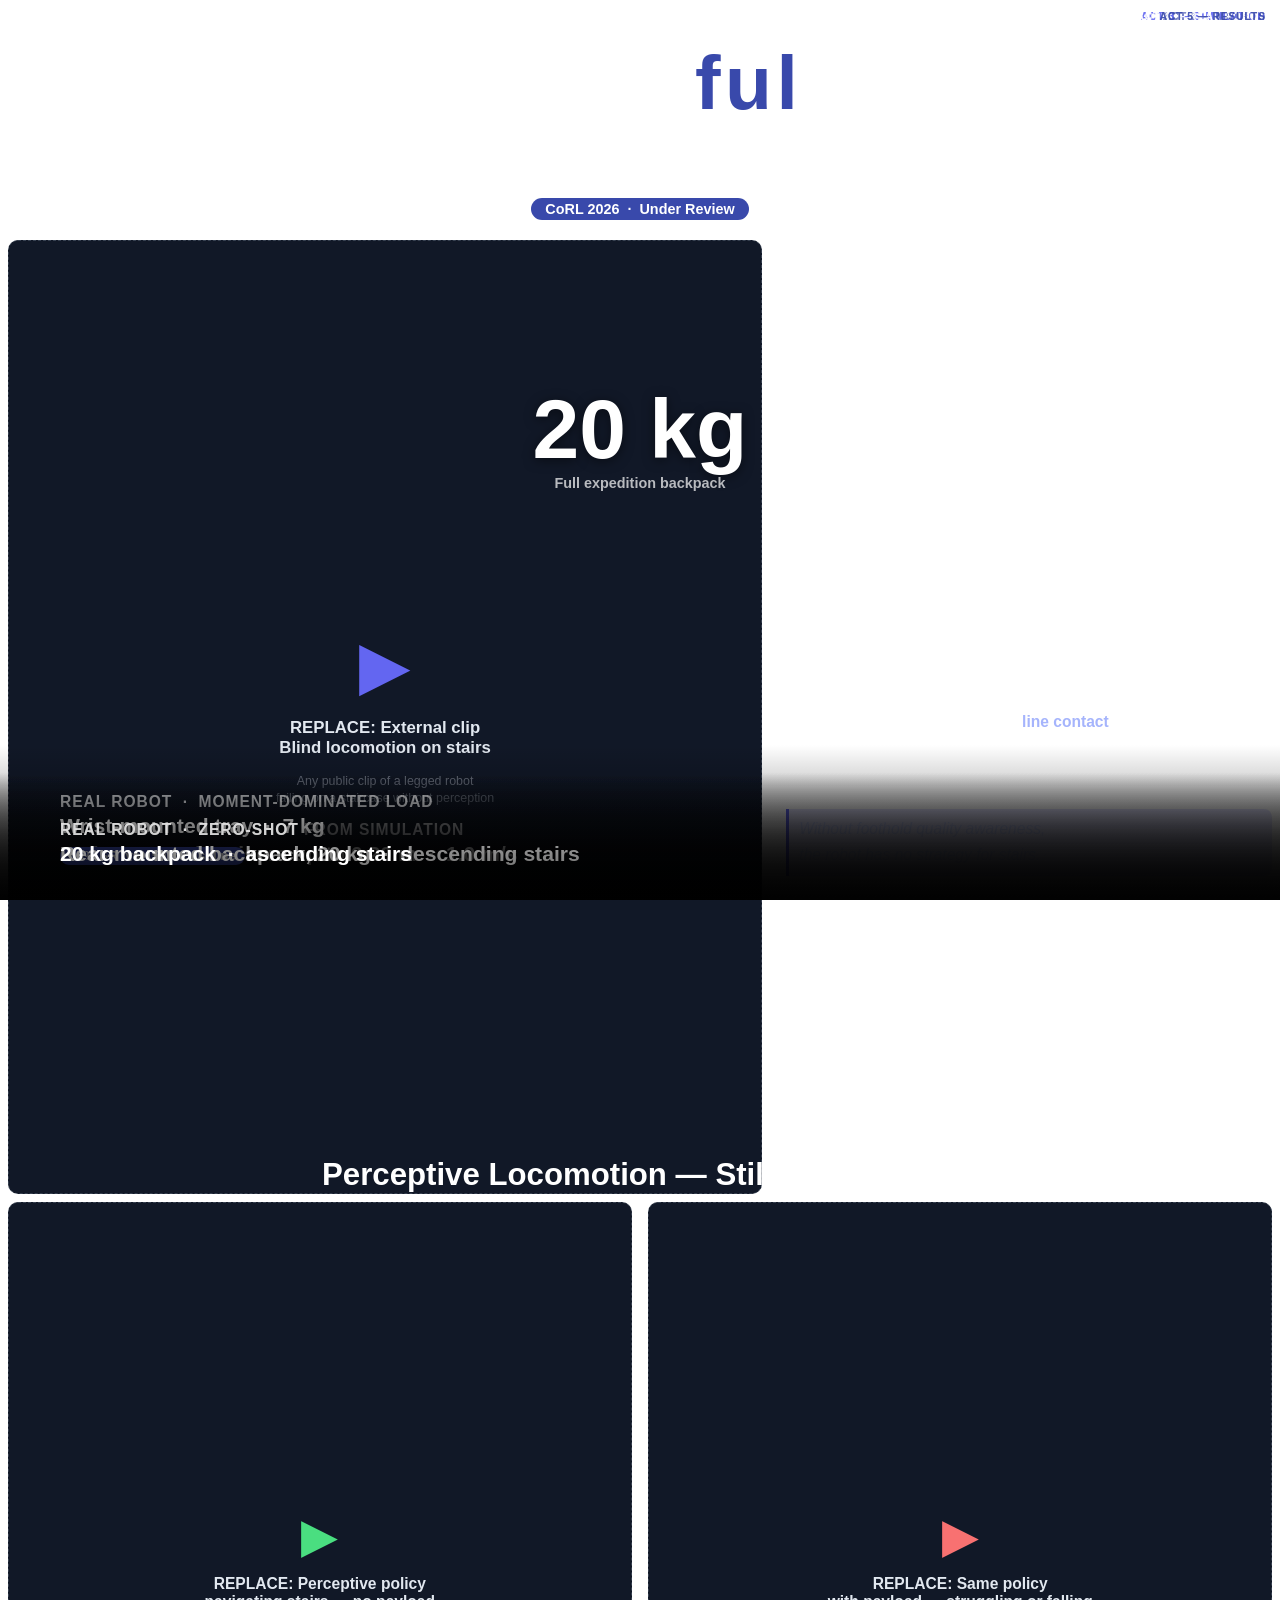
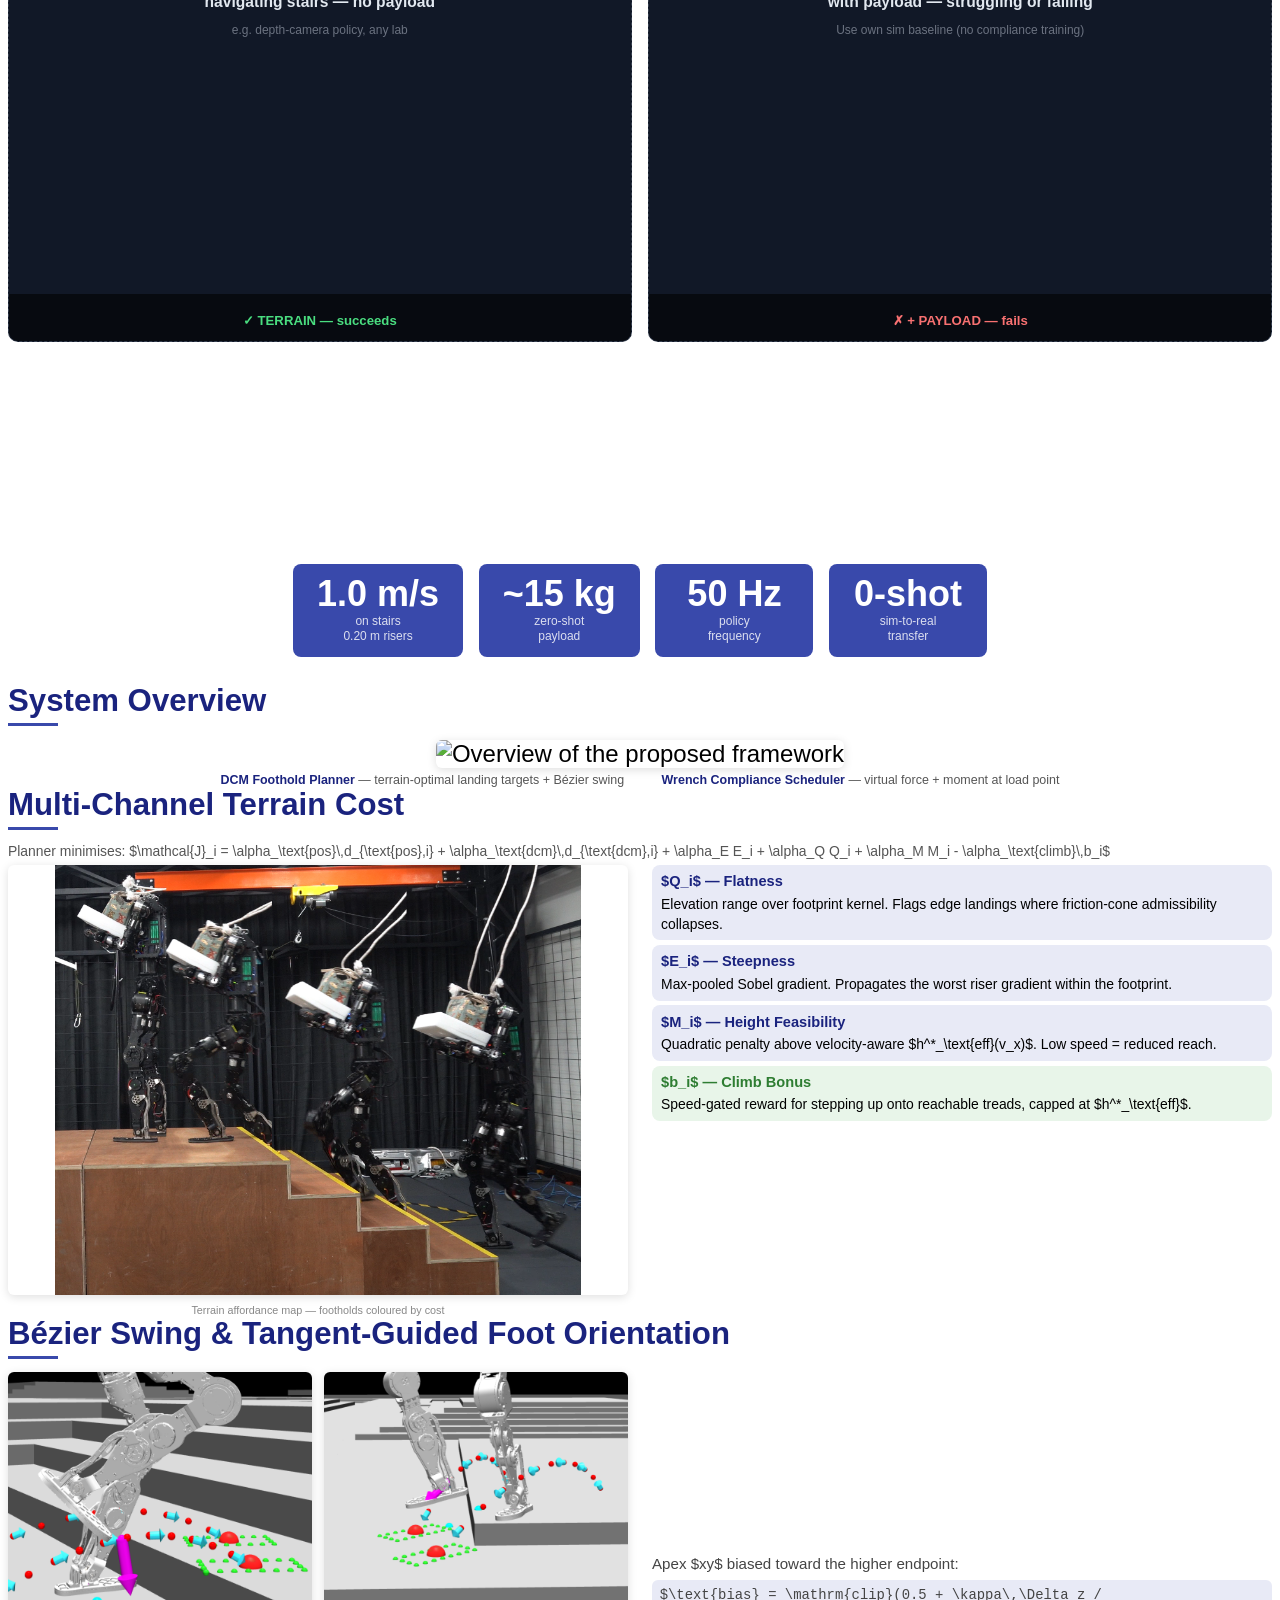
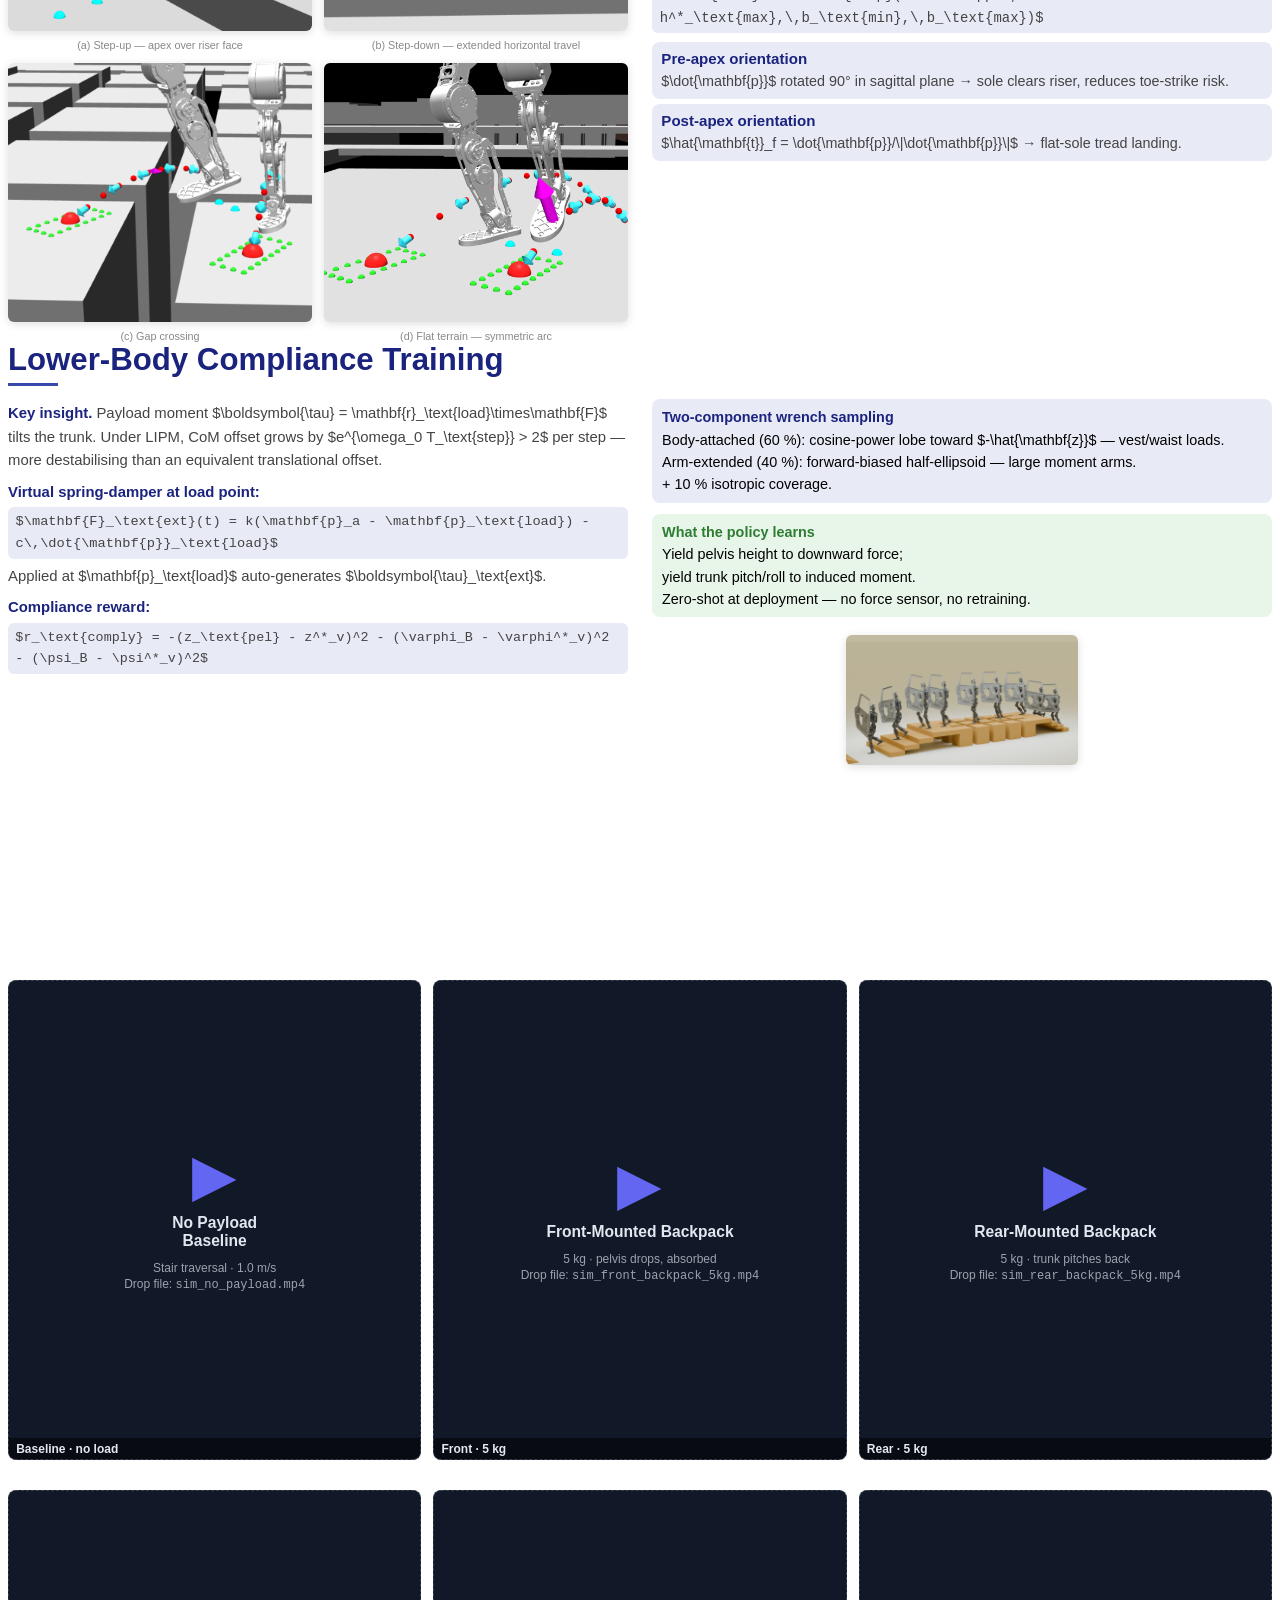
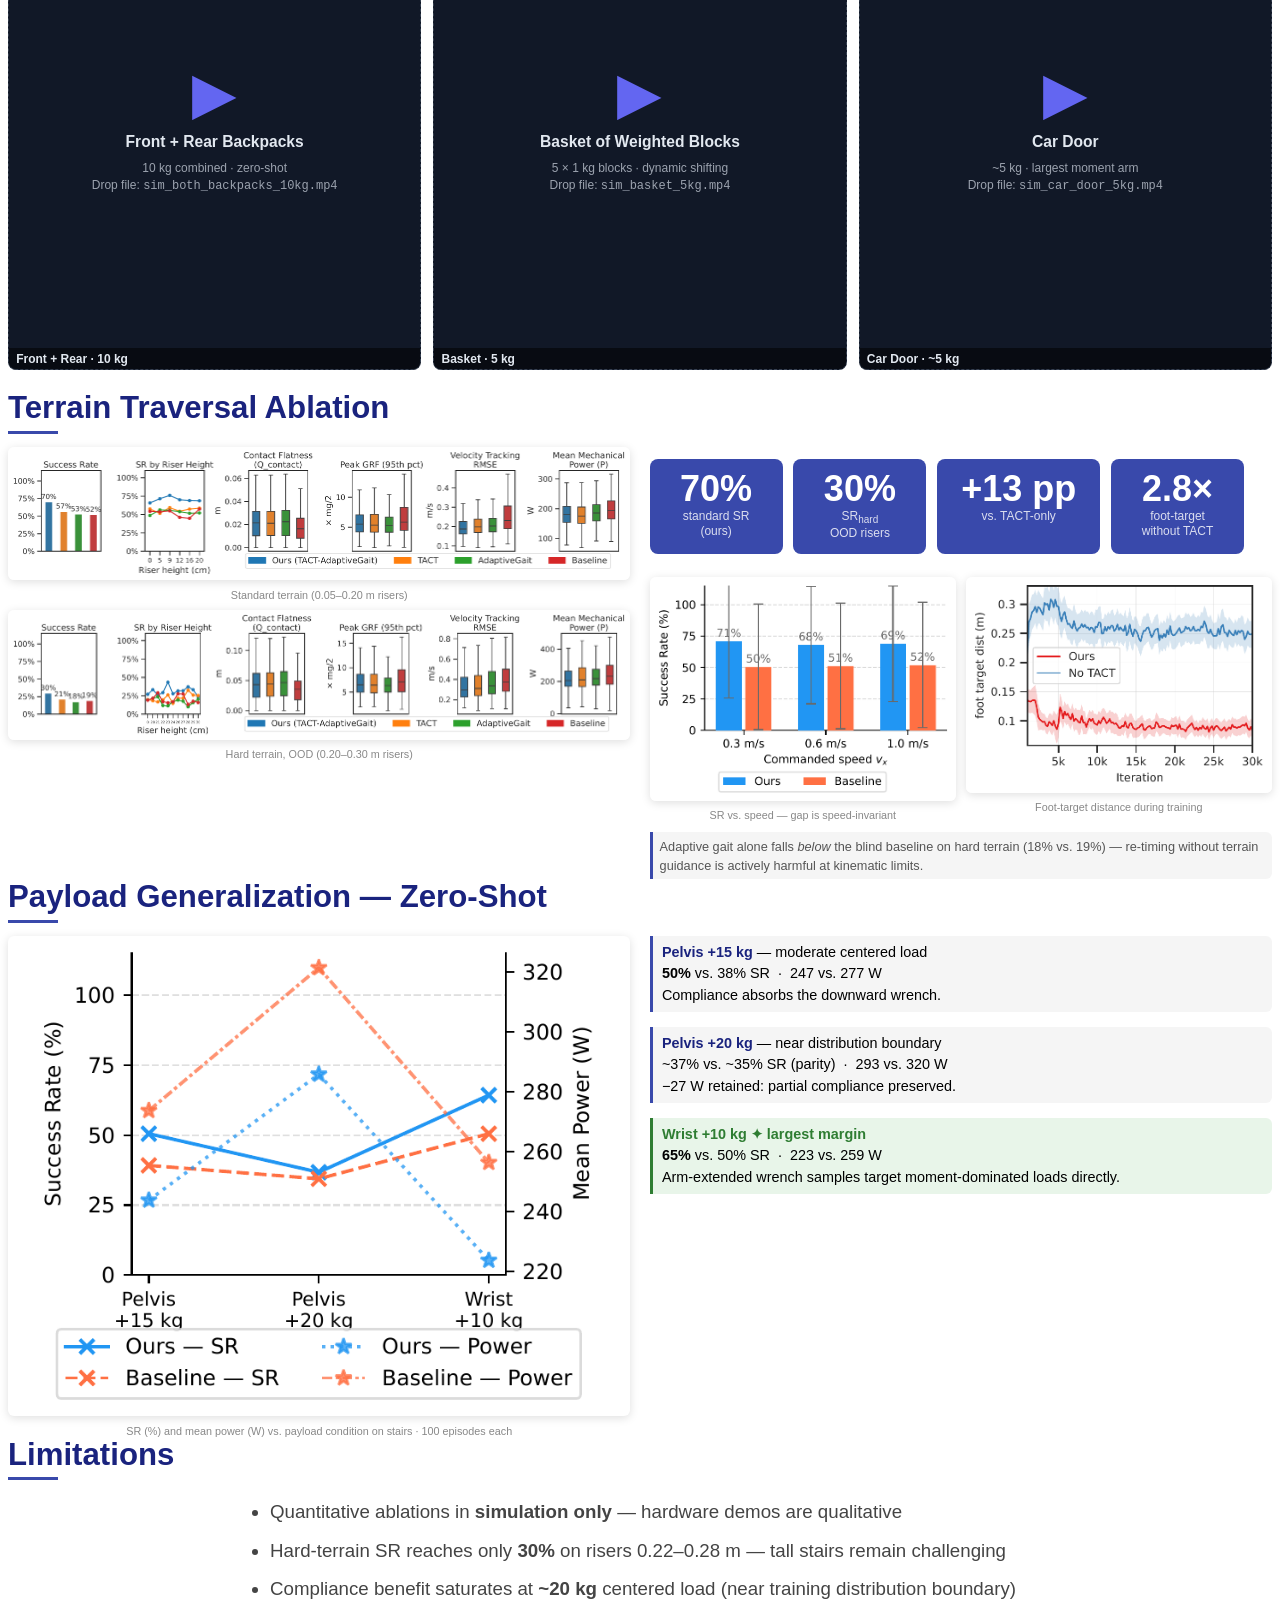
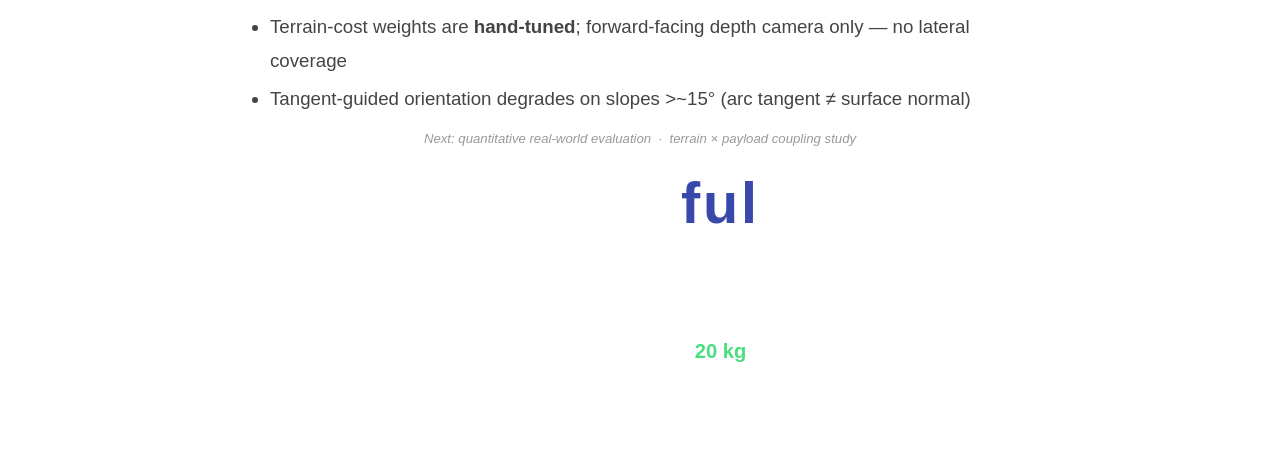
==== commit 90d6913d: "Auto slide" ====
--- a/slides_video.html
+++ b/slides_video.html
@@ -174,7 +174,7 @@
 
     /* ─── figure caption ─── */
     .reveal .fig-cap {
-      font-size: 0.7em; color: #888;
+      font-size: 0.45em; color: #888;
       margin-top: 0.25em; text-align: center;
     }
     .reveal .fig-cap.light { color: rgba(255,255,255,0.55); }
@@ -211,6 +211,7 @@
   SLIDE 01 — TITLE CARD   [0:00–0:05]
 ══════════════════════════════════════════════════ -->
 <section
+  data-autoslide="5000"
   data-background-image="./static/images/teaser_vinfast1.png"
   data-background-size="cover"
   data-background-position="center"
@@ -238,7 +239,7 @@
 <!-- ══════════════════════════════════════════════════
   SLIDE 02 — BLIND LOCOMOTION FAILS   [0:05–0:15]
 ══════════════════════════════════════════════════ -->
-<section data-background-color="#0d0d1a">
+<section data-autoslide="10000" data-background-color="#0d0d1a">
   <div class="act-tag">Act 1 — The Problem</div>
   <div style="display:flex;gap:1em;align-items:center;height:880px;">
 
@@ -280,7 +281,7 @@
 <!-- ══════════════════════════════════════════════════
   SLIDE 03 — PERCEPTIVE BUT NO PAYLOAD   [0:15–0:25]
 ══════════════════════════════════════════════════ -->
-<section data-background-color="#0d0d1a">
+<section data-autoslide="10000" data-background-color="#0d0d1a">
   <div class="act-tag">Act 1 — The Problem</div>
   <div class="slide-title light" style="text-align:center;margin-bottom:0.3em;">
     Perceptive Locomotion — Still Not Enough
@@ -336,6 +337,7 @@
   SLIDE 04 — OUR SOLUTION   [0:25–0:32]
 ══════════════════════════════════════════════════ -->
 <section
+  data-autoslide="7000"
   data-background-image="./static/images/teaser_vinfast_14.png"
   data-background-size="cover"
   data-background-position="center"
@@ -378,7 +380,7 @@
 <!-- ══════════════════════════════════════════════════
   SLIDE 05 — SYSTEM OVERVIEW   [0:32–0:42]
 ══════════════════════════════════════════════════ -->
-<section data-background-color="#ffffff">
+<section data-autoslide="10000" data-background-color="#ffffff">
   <div class="act-tag dark">Act 2 — Method</div>
   <div class="slide-title">System Overview</div>
   <hr class="rule">
@@ -387,7 +389,7 @@
          alt="Overview of the proposed framework"
          style="width:100%;max-height:580px;object-fit:contain;">
   </div>
-  <div style="display:flex;justify-content:center;gap:3em;margin-top:0.4em;font-size:0.7em;color:#555;">
+  <div style="display:flex;justify-content:center;gap:3em;margin-top:0.4em;font-size:0.52em;color:#555;">
     <span><strong style="color:var(--indigo-dark);">DCM Foothold Planner</strong> — terrain-optimal landing targets + Bézier swing</span>
     <span><strong style="color:var(--indigo-dark);">Wrench Compliance Scheduler</strong> — virtual force + moment at load point</span>
   </div>
@@ -396,25 +398,23 @@
 <!-- ══════════════════════════════════════════════════
   SLIDE 06 — MULTI-CHANNEL TERRAIN COST   [0:42–0:54]
 ══════════════════════════════════════════════════ -->
-<section data-background-color="#f0f2ff">
+<section data-autoslide="12000" data-background-color="#f0f2ff">
   <div class="act-tag dark">Act 2 — Method</div>
   <div class="slide-title">Multi-Channel Terrain Cost</div>
   <hr class="rule">
-  <div style="margin-top: 2em;margin-bottom: 2;"
-    <p style="font-size:1.0em;color:#555;margin-bottom:0.4em;">
-        Planner minimises:
-        $\mathcal{J}_i = \alpha_\text{pos}\,d_{\text{pos},i} + \alpha_\text{dcm}\,d_{\text{dcm},i}
-        + \alpha_E E_i + \alpha_Q Q_i + \alpha_M M_i - \alpha_\text{climb}\,b_i$
-    </p>
-  </div>
-  <div class="two-col" style="align-items:center;">
+  <p style="font-size:0.58em;color:#555;margin-bottom:0.4em;">
+    Planner minimises:
+    $\mathcal{J}_i = \alpha_\text{pos}\,d_{\text{pos},i} + \alpha_\text{dcm}\,d_{\text{dcm},i}
+    + \alpha_E E_i + \alpha_Q Q_i + \alpha_M M_i - \alpha_\text{climb}\,b_i$
+  </p>
+  <div class="two-col">
     <div class="col" style="text-align:center;">
-      <img src="./static/images/bezier_gap.png"
+      <img src="./static/images/teaser_2.png"
            alt="Terrain affordance channels on stair map"
-           style="width:70%;">
+           style="width:100%;max-height:430px;object-fit:contain;">
       <div class="fig-cap">Terrain affordance map — footholds coloured by cost</div>
     </div>
-    <div class="col" style="font-size:1.5em;color:#444;line-height:1.6;">
+    <div class="col">
       <div class="ch-box">
         <div class="ch-name">$Q_i$ — Flatness</div>
         Elevation range over footprint kernel. Flags edge landings where friction-cone admissibility collapses.
@@ -438,7 +438,7 @@
 <!-- ══════════════════════════════════════════════════
   SLIDE 07 — BÉZIER SWING & ORIENTATION   [0:54–1:04]
 ══════════════════════════════════════════════════ -->
-<section data-background-color="#ffffff">
+<section data-autoslide="10000" data-background-color="#ffffff">
   <div class="act-tag dark">Act 2 — Method</div>
   <div class="slide-title">Bézier Swing &amp; Tangent-Guided Foot Orientation</div>
   <hr class="rule">
@@ -446,26 +446,26 @@
     <div class="col">
       <div style="display:grid;grid-template-columns:1fr 1fr;gap:0.5em;">
         <div style="text-align:center;">
-          <img src="./static/images/bezier_step_up.png" alt="Step-up" style="width:80%;">
+          <img src="./static/images/bezier_step_up.png" alt="Step-up" style="width:100%;">
           <div class="fig-cap">(a) Step-up — apex over riser face</div>
         </div>
         <div style="text-align:center;">
-          <img src="./static/images/bezier_step_down.png" alt="Step-down" style="width:80%;">
+          <img src="./static/images/bezier_step_down.png" alt="Step-down" style="width:100%;">
           <div class="fig-cap">(b) Step-down — extended horizontal travel</div>
         </div>
         <div style="text-align:center;">
-          <img src="./static/images/bezier_gap.png" alt="Gap" style="width:80%;">
+          <img src="./static/images/bezier_gap.png" alt="Gap" style="width:100%;">
           <div class="fig-cap">(c) Gap crossing</div>
         </div>
         <div style="text-align:center;">
-          <img src="./static/images/bezier_flat.png" alt="Flat" style="width:80%;">
+          <img src="./static/images/bezier_flat.png" alt="Flat" style="width:100%;">
           <div class="fig-cap">(d) Flat terrain — symmetric arc</div>
         </div>
       </div>
     </div>
-    <div class="col" style="font-size:1.0em;color:#444;line-height:1.6;">
+    <div class="col" style="font-size:0.63em;color:#444;line-height:1.6;">
       <p>Apex $xy$ biased toward the higher endpoint:</p>
-      <p style="font-family:monospace;font-size:0.92em;
+      <p style="font-family:monospace;font-size:0.92em;background:var(--accent);
                 border-radius:6px;padding:0.3em 0.55em;margin:0.3em 0;">
         $\text{bias} = \mathrm{clip}(0.5 + \kappa\,\Delta z / h^*_\text{max},\,b_\text{min},\,b_\text{max})$
       </p>
@@ -484,17 +484,11 @@
 <!-- ══════════════════════════════════════════════════
   SLIDE 08 — COMPLIANCE TRAINING   [1:04–1:16]
 ══════════════════════════════════════════════════ -->
-<section data-background-color="#ffffff">
+<section data-autoslide="12000" data-background-color="#ffffff">
   <div class="act-tag dark">Act 2 — Method</div>
   <div class="slide-title">Lower-Body Compliance Training</div>
   <hr class="rule">
-  <div class="two-col" style="font-size:1.2em;align-items:center;">
-    <div class="col" style="text-align:center;">
-        <img src="static/images/body_point_cloud.png"
-            alt="Robot with point cloud"
-            style="width:70%;">
-        <div class="fig-cap">Lower-Body Compliance</div>
-    </div>
+  <div class="two-col">
     <div class="col" style="font-size:0.62em;color:#444;line-height:1.6;">
       <p><strong style="color:var(--indigo-dark);">Key insight.</strong>
       Payload moment $\boldsymbol{\tau} = \mathbf{r}_\text{load}\times\mathbf{F}$ tilts the trunk.
@@ -509,19 +503,27 @@
       <p style="font-family:monospace;background:var(--accent);border-radius:6px;padding:0.3em 0.55em;font-size:0.9em;">
         $r_\text{comply} = -(z_\text{pel} - z^*_v)^2 - (\varphi_B - \varphi^*_v)^2 - (\psi_B - \psi^*_v)^2$
       </p>
-      <div class="card-col" style="font-size: 1.0em;">
-        <div class="card" style="font-size: 1.0em;">
+    </div>
+    <div class="col">
+      <div class="card-col">
+        <div class="card">
           <strong>Two-component wrench sampling</strong><br>
           Body-attached (60 %): cosine-power lobe toward $-\hat{\mathbf{z}}$ — vest/waist loads.<br>
           Arm-extended (40 %): forward-biased half-ellipsoid — large moment arms.<br>
           + 10 % isotropic coverage.
         </div>
-        <div class="card green" style="font-size: 1.0em;">
+        <div class="card green">
           <strong>What the policy learns</strong><br>
           Yield pelvis height to downward force;<br>
           yield trunk pitch/roll to induced moment.<br>
           Zero-shot at deployment — no force sensor, no retraining.
         </div>
+        <div style="text-align:center;margin-top:0.3em;">
+          <img src="./static/images/teaser_vinfast3.png"
+               alt="Robot with payload"
+               style="max-height:130px;width:auto;border-radius:6px;">
+        </div>
+      </div>
     </div>
   </div>
 </section>
@@ -529,12 +531,12 @@
 <!-- ══════════════════════════════════════════════════
   SLIDE 09 — TRAINING PIPELINE   [1:16–1:22]
 ══════════════════════════════════════════════════ -->
-<section data-background-color="#1a237e">
+<section data-autoslide="6000" data-background-color="#1a237e">
   <div class="act-tag" style="color:rgba(255,255,255,0.35);">Act 2 — Method</div>
   <div class="slide-title light" style="text-align:center;margin-bottom:0.2em;">Training Setup</div>
   <hr class="rule light" style="margin:0 auto 0.6em;">
   <div class="stat-row" style="gap:0.8em;margin-bottom:0.5em;">
-    <div class="stat-box dark-bg"><div class="val">8 192</div><div class="lbl">parallel envs<br>MuJoCo</div></div>
+    <div class="stat-box dark-bg"><div class="val">4 096</div><div class="lbl">parallel envs<br>MuJoCo</div></div>
     <div class="stat-box dark-bg"><div class="val">PPO</div><div class="lbl">standard<br>no distillation</div></div>
     <div class="stat-box dark-bg"><div class="val">30 Hz</div><div class="lbl">depth CNN<br>4-frame stack</div></div>
     <div class="stat-box dark-bg"><div class="val">50 Hz</div><div class="lbl">policy freq.<br>on hardware</div></div>
@@ -549,7 +551,7 @@
 <!-- ══════════════════════════════════════════════════
   SLIDE 10 — SIM: BASELINE + LIGHT PAYLOADS   [1:22–1:37]
 ══════════════════════════════════════════════════ -->
-<section data-background-color="#0d0d1a">
+<section data-autoslide="15000" data-background-color="#0d0d1a">
   <div class="act-tag" style="color:rgba(99,102,241,0.7);">Act 3 — Simulation</div>
   <div style="font-size:0.72em;font-weight:700;color:rgba(255,255,255,0.6);
               text-align:center;margin-bottom:0.5em;letter-spacing:0.05em;">
@@ -584,7 +586,7 @@
 <!-- ══════════════════════════════════════════════════
   SLIDE 11 — SIM: HEAVY + COMPLEX PAYLOADS   [1:37–1:52]
 ══════════════════════════════════════════════════ -->
-<section data-background-color="#0d0d1a">
+<section data-autoslide="15000" data-background-color="#0d0d1a">
   <div class="act-tag" style="color:rgba(99,102,241,0.7);">Act 3 — Simulation</div>
   <div style="font-size:0.72em;font-weight:700;color:rgba(255,255,255,0.6);
               text-align:center;margin-bottom:0.5em;letter-spacing:0.05em;">
@@ -623,6 +625,7 @@
   SLIDE 12 — REAL: STAIR TRAVERSAL   [1:52–2:00]
 ══════════════════════════════════════════════════ -->
 <section
+  data-autoslide="8000"
   data-background-video="./static/videos/stair_traversal.mp4"
   data-background-video-muted="true"
   data-background-video-loop="true"
@@ -639,6 +642,7 @@
   SLIDE 13 — REAL: 7 KG WRIST PAYLOAD   [2:00–2:08]
 ══════════════════════════════════════════════════ -->
 <section
+  data-autoslide="8000"
   data-background-video="./static/videos/up_stair_traversal_7kg.mp4"
   data-background-video-muted="true"
   data-background-video-loop="true"
@@ -656,6 +660,7 @@
   SLIDE 14 — REAL: 20 KG DESCENDING   [2:08–2:17]
 ══════════════════════════════════════════════════ -->
 <section
+  data-autoslide="9000"
   data-background-video="./static/videos/down_stair_traversal.mp4"
   data-background-video-muted="true"
   data-background-video-loop="true"
@@ -679,6 +684,7 @@
   SLIDE 15 — REAL: 20 KG ASCENDING   [2:17–2:22]
 ══════════════════════════════════════════════════ -->
 <section
+  data-autoslide="5000"
   data-background-video="./static/videos/up_stair_traversal.mp4"
   data-background-video-muted="true"
   data-background-video-loop="true"
@@ -694,7 +700,7 @@
 <!-- ══════════════════════════════════════════════════
   SLIDE 16 — TERRAIN TRAVERSAL ABLATION   [2:22–2:33]
 ══════════════════════════════════════════════════ -->
-<section data-background-color="#ffffff">
+<section data-autoslide="11000" data-background-color="#ffffff">
   <div class="act-tag dark">Act 5 — Results</div>
   <div class="slide-title">Terrain Traversal Ablation</div>
   <hr class="rule">
@@ -741,11 +747,11 @@
 <!-- ══════════════════════════════════════════════════
   SLIDE 17 — PAYLOAD GENERALIZATION   [2:33–2:44]
 ══════════════════════════════════════════════════ -->
-<section data-background-color="#ffffff">
+<section data-autoslide="11000" data-background-color="#ffffff">
   <div class="act-tag dark">Act 5 — Results</div>
   <div class="slide-title">Payload Generalization — Zero-Shot</div>
   <hr class="rule">
-  <div class="two-col" style="gap:0.8em;align-items: center;font-size: 1.3em;">
+  <div class="two-col" style="gap:0.8em;">
     <div class="col" style="text-align:center;">
       <img src="./static/images/payload_w_terrain.png"
            alt="SR and power vs payload"
@@ -775,18 +781,18 @@
 <!-- ══════════════════════════════════════════════════
   SLIDE 18 — LIMITATIONS   [2:44–2:50]
 ══════════════════════════════════════════════════ -->
-<section data-background-color="#f5f5f5">
+<section data-autoslide="6000" data-background-color="#f5f5f5">
   <div class="act-tag dark">Act 5 — Results</div>
   <div class="slide-title">Limitations</div>
   <hr class="rule">
-  <ul style="font-size:1.3em;color:#444;line-height:1.8;margin:0.8em auto;">
+  <ul style="font-size:0.78em;color:#444;line-height:1.8;max-width:780px;margin:0.8em auto;">
     <li>Quantitative ablations in <strong>simulation only</strong> — hardware demos are qualitative</li>
     <li>Hard-terrain SR reaches only <strong>30%</strong> on risers 0.22–0.28 m — tall stairs remain challenging</li>
     <li>Compliance benefit saturates at <strong>~20 kg</strong> centered load (near training distribution boundary)</li>
     <li>Terrain-cost weights are <strong>hand-tuned</strong>; forward-facing depth camera only — no lateral coverage</li>
     <li>Tangent-guided orientation degrades on slopes &gt;~15° (arc tangent ≠ surface normal)</li>
   </ul>
-  <div style="text-align:center;margin-top:0.8em;font-size:0.7em;color:#999;font-style:italic;">
+  <div style="text-align:center;margin-top:0.8em;font-size:0.55em;color:#999;font-style:italic;">
     Next: quantitative real-world evaluation &nbsp;·&nbsp; terrain × payload coupling study
   </div>
 </section>
@@ -795,6 +801,7 @@
   SLIDE 19 — CONCLUSION / END CARD   [2:50–3:00]
 ══════════════════════════════════════════════════ -->
 <section
+  data-autoslide="10000"
   data-background-image="./static/images/teaser_vinfast1.png"
   data-background-size="cover"
   data-background-position="center"
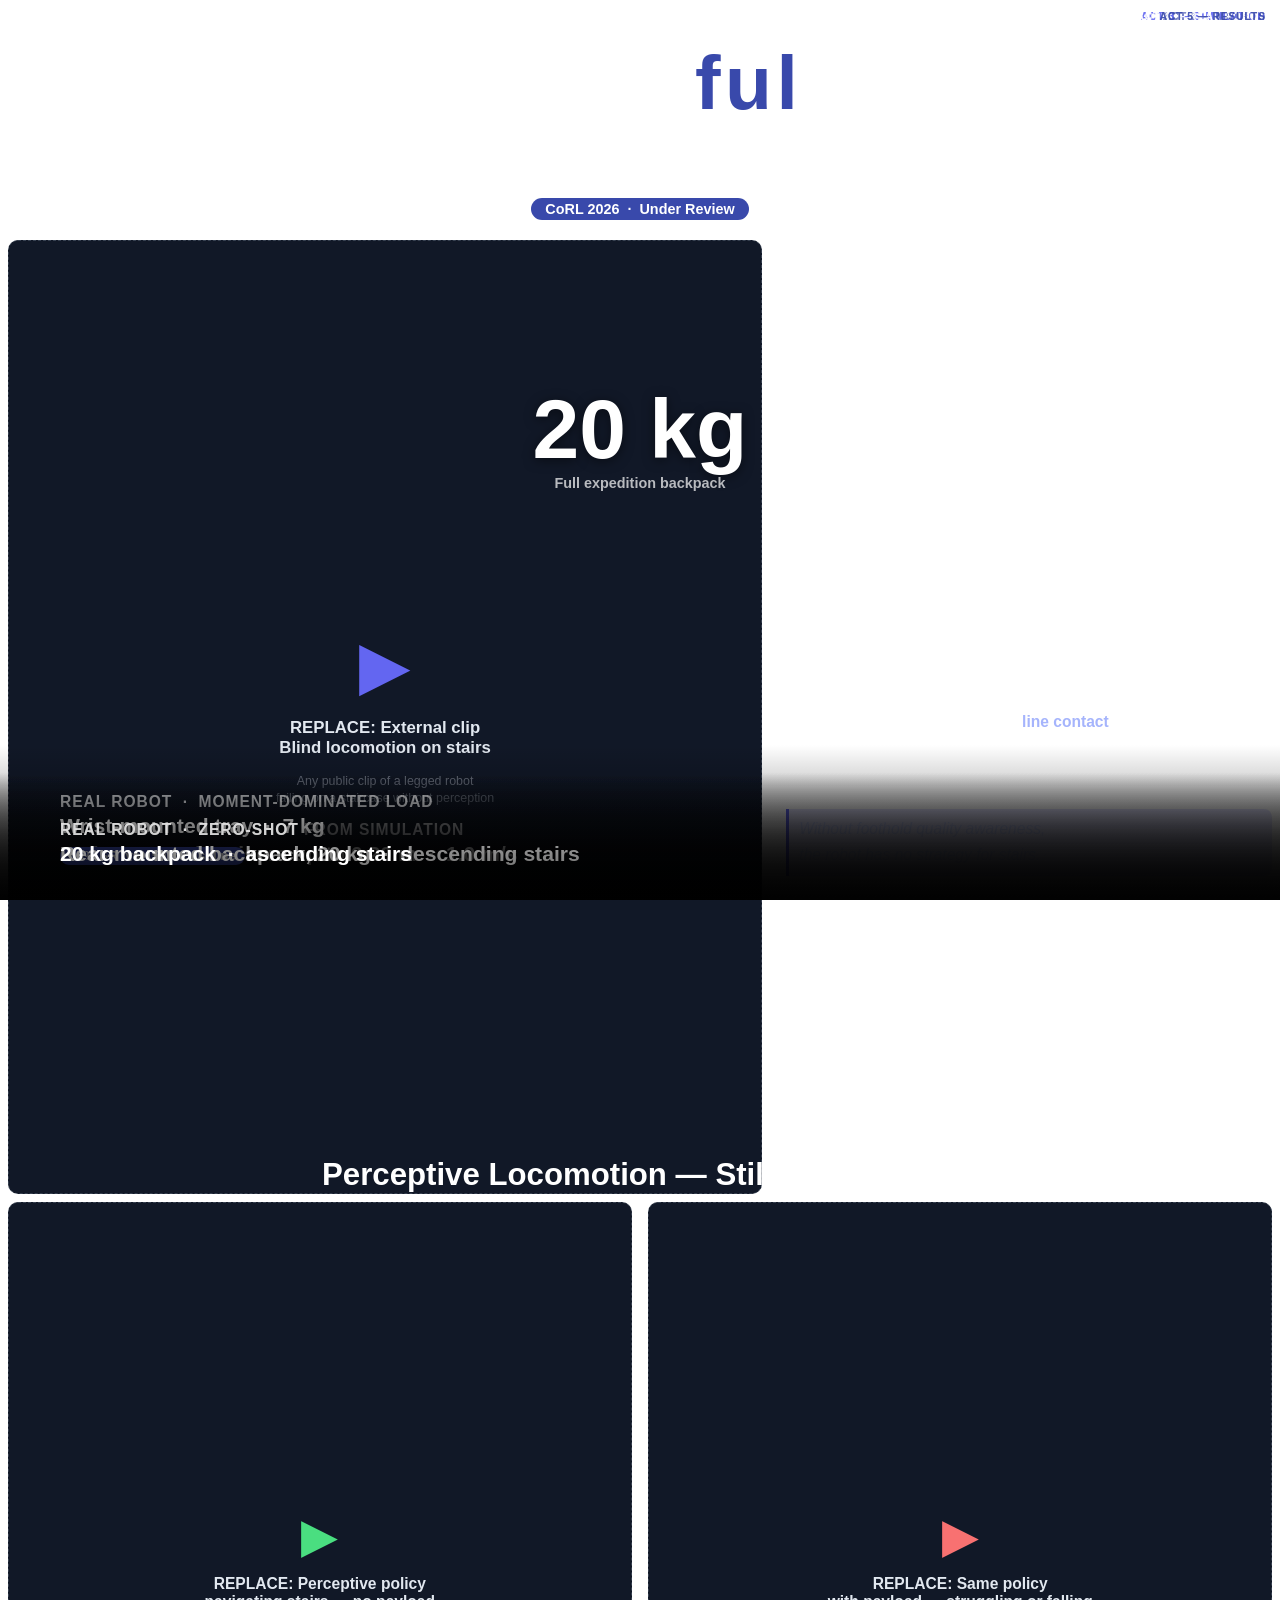
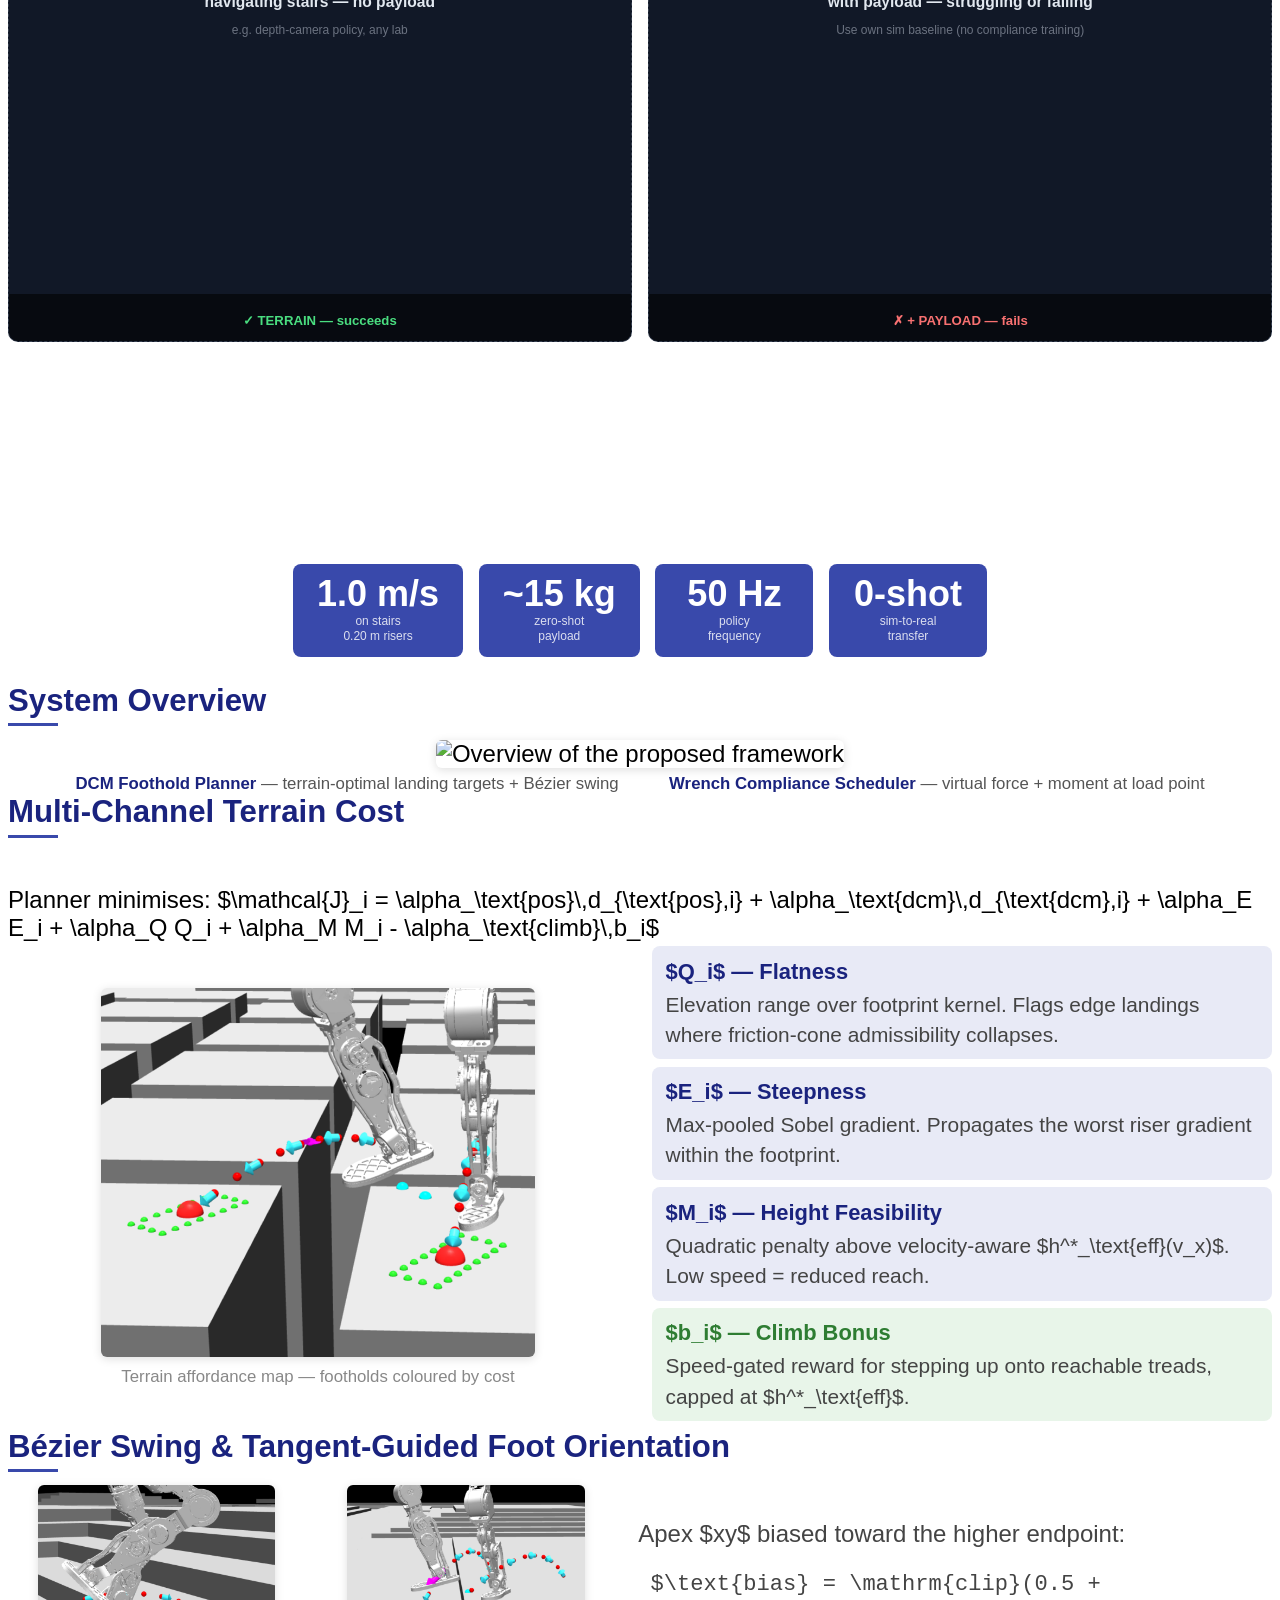
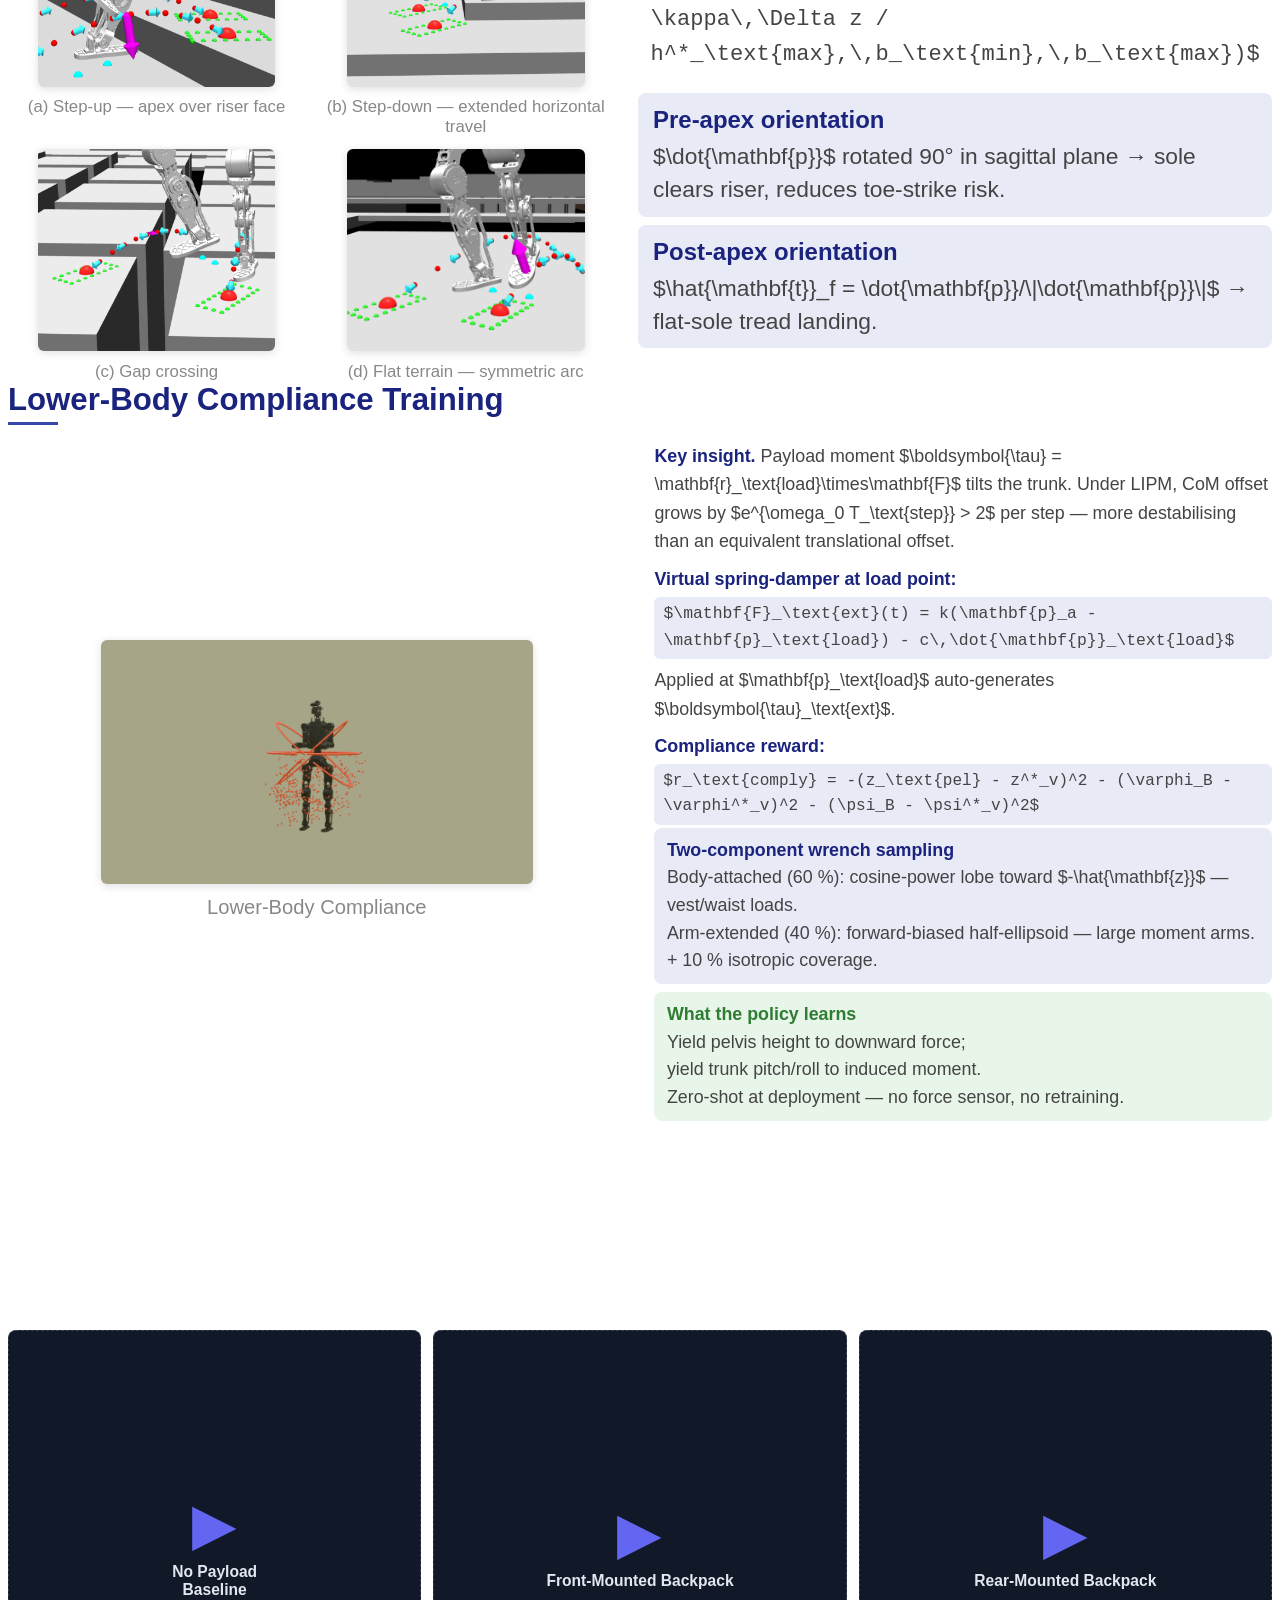
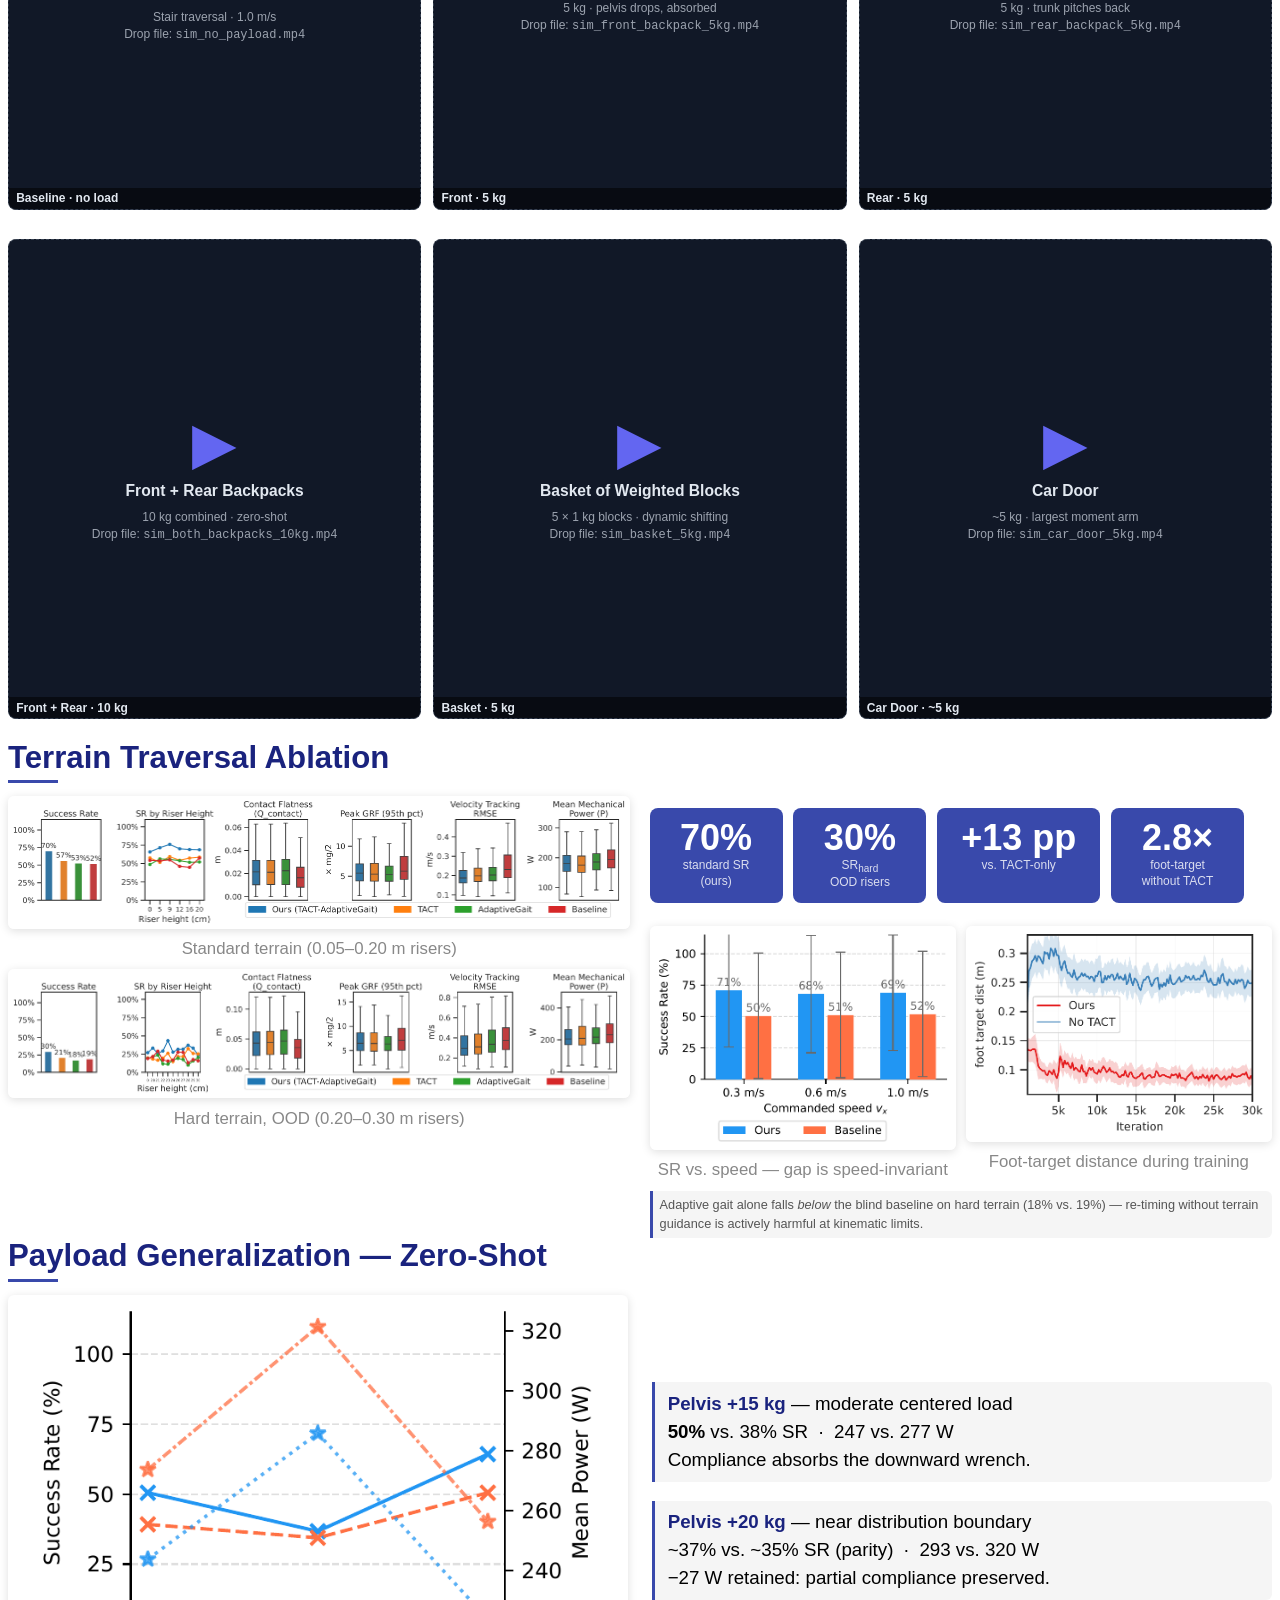
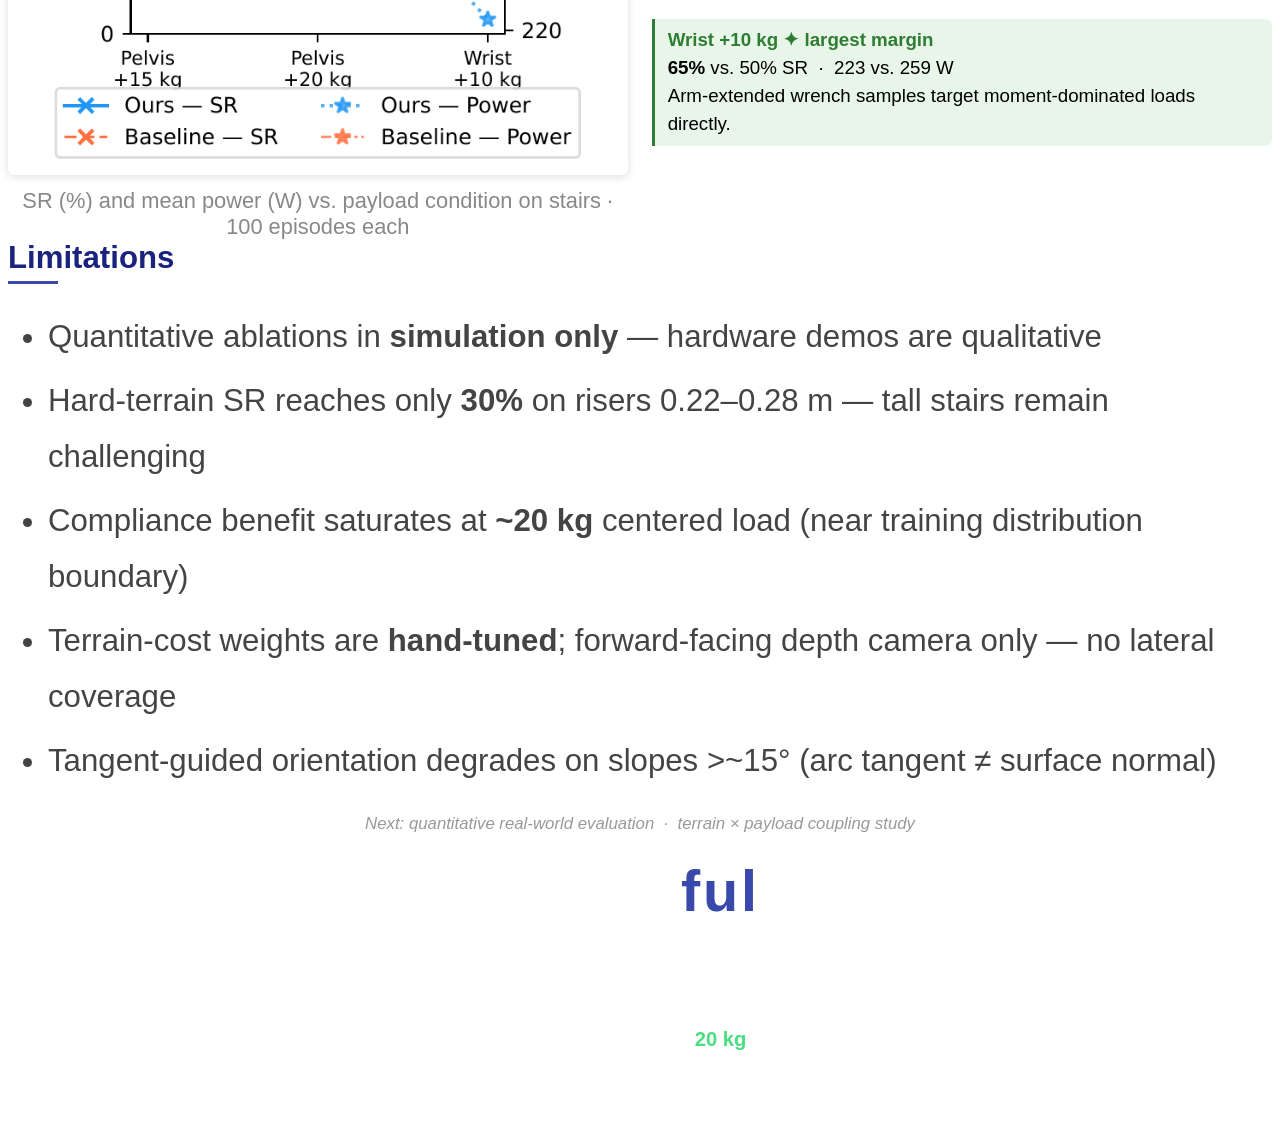
==== commit 010513ee: "Merge branch 'docs' of github-fai:fai-rl-tech/tact-locomotion.github.io into docs" ====
--- a/slides_video.html
+++ b/slides_video.html
@@ -174,7 +174,7 @@
 
     /* ─── figure caption ─── */
     .reveal .fig-cap {
-      font-size: 0.45em; color: #888;
+      font-size: 0.7em; color: #888;
       margin-top: 0.25em; text-align: center;
     }
     .reveal .fig-cap.light { color: rgba(255,255,255,0.55); }
@@ -389,7 +389,7 @@
          alt="Overview of the proposed framework"
          style="width:100%;max-height:580px;object-fit:contain;">
   </div>
-  <div style="display:flex;justify-content:center;gap:3em;margin-top:0.4em;font-size:0.52em;color:#555;">
+  <div style="display:flex;justify-content:center;gap:3em;margin-top:0.4em;font-size:0.7em;color:#555;">
     <span><strong style="color:var(--indigo-dark);">DCM Foothold Planner</strong> — terrain-optimal landing targets + Bézier swing</span>
     <span><strong style="color:var(--indigo-dark);">Wrench Compliance Scheduler</strong> — virtual force + moment at load point</span>
   </div>
@@ -402,19 +402,21 @@
   <div class="act-tag dark">Act 2 — Method</div>
   <div class="slide-title">Multi-Channel Terrain Cost</div>
   <hr class="rule">
-  <p style="font-size:0.58em;color:#555;margin-bottom:0.4em;">
-    Planner minimises:
-    $\mathcal{J}_i = \alpha_\text{pos}\,d_{\text{pos},i} + \alpha_\text{dcm}\,d_{\text{dcm},i}
-    + \alpha_E E_i + \alpha_Q Q_i + \alpha_M M_i - \alpha_\text{climb}\,b_i$
-  </p>
-  <div class="two-col">
+  <div style="margin-top: 2em;margin-bottom: 2;"
+    <p style="font-size:1.0em;color:#555;margin-bottom:0.4em;">
+        Planner minimises:
+        $\mathcal{J}_i = \alpha_\text{pos}\,d_{\text{pos},i} + \alpha_\text{dcm}\,d_{\text{dcm},i}
+        + \alpha_E E_i + \alpha_Q Q_i + \alpha_M M_i - \alpha_\text{climb}\,b_i$
+    </p>
+  </div>
+  <div class="two-col" style="align-items:center;">
     <div class="col" style="text-align:center;">
-      <img src="./static/images/teaser_2.png"
+      <img src="./static/images/bezier_gap.png"
            alt="Terrain affordance channels on stair map"
-           style="width:100%;max-height:430px;object-fit:contain;">
+           style="width:70%;">
       <div class="fig-cap">Terrain affordance map — footholds coloured by cost</div>
     </div>
-    <div class="col">
+    <div class="col" style="font-size:1.5em;color:#444;line-height:1.6;">
       <div class="ch-box">
         <div class="ch-name">$Q_i$ — Flatness</div>
         Elevation range over footprint kernel. Flags edge landings where friction-cone admissibility collapses.
@@ -446,26 +448,26 @@
     <div class="col">
       <div style="display:grid;grid-template-columns:1fr 1fr;gap:0.5em;">
         <div style="text-align:center;">
-          <img src="./static/images/bezier_step_up.png" alt="Step-up" style="width:100%;">
+          <img src="./static/images/bezier_step_up.png" alt="Step-up" style="width:80%;">
           <div class="fig-cap">(a) Step-up — apex over riser face</div>
         </div>
         <div style="text-align:center;">
-          <img src="./static/images/bezier_step_down.png" alt="Step-down" style="width:100%;">
+          <img src="./static/images/bezier_step_down.png" alt="Step-down" style="width:80%;">
           <div class="fig-cap">(b) Step-down — extended horizontal travel</div>
         </div>
         <div style="text-align:center;">
-          <img src="./static/images/bezier_gap.png" alt="Gap" style="width:100%;">
+          <img src="./static/images/bezier_gap.png" alt="Gap" style="width:80%;">
           <div class="fig-cap">(c) Gap crossing</div>
         </div>
         <div style="text-align:center;">
-          <img src="./static/images/bezier_flat.png" alt="Flat" style="width:100%;">
+          <img src="./static/images/bezier_flat.png" alt="Flat" style="width:80%;">
           <div class="fig-cap">(d) Flat terrain — symmetric arc</div>
         </div>
       </div>
     </div>
-    <div class="col" style="font-size:0.63em;color:#444;line-height:1.6;">
+    <div class="col" style="font-size:1.0em;color:#444;line-height:1.6;">
       <p>Apex $xy$ biased toward the higher endpoint:</p>
-      <p style="font-family:monospace;font-size:0.92em;background:var(--accent);
+      <p style="font-family:monospace;font-size:0.92em;
                 border-radius:6px;padding:0.3em 0.55em;margin:0.3em 0;">
         $\text{bias} = \mathrm{clip}(0.5 + \kappa\,\Delta z / h^*_\text{max},\,b_\text{min},\,b_\text{max})$
       </p>
@@ -488,7 +490,13 @@
   <div class="act-tag dark">Act 2 — Method</div>
   <div class="slide-title">Lower-Body Compliance Training</div>
   <hr class="rule">
-  <div class="two-col">
+  <div class="two-col" style="font-size:1.2em;align-items:center;">
+    <div class="col" style="text-align:center;">
+        <img src="static/images/body_point_cloud.png"
+            alt="Robot with point cloud"
+            style="width:70%;">
+        <div class="fig-cap">Lower-Body Compliance</div>
+    </div>
     <div class="col" style="font-size:0.62em;color:#444;line-height:1.6;">
       <p><strong style="color:var(--indigo-dark);">Key insight.</strong>
       Payload moment $\boldsymbol{\tau} = \mathbf{r}_\text{load}\times\mathbf{F}$ tilts the trunk.
@@ -503,27 +511,19 @@
       <p style="font-family:monospace;background:var(--accent);border-radius:6px;padding:0.3em 0.55em;font-size:0.9em;">
         $r_\text{comply} = -(z_\text{pel} - z^*_v)^2 - (\varphi_B - \varphi^*_v)^2 - (\psi_B - \psi^*_v)^2$
       </p>
-    </div>
-    <div class="col">
-      <div class="card-col">
-        <div class="card">
+      <div class="card-col" style="font-size: 1.0em;">
+        <div class="card" style="font-size: 1.0em;">
           <strong>Two-component wrench sampling</strong><br>
           Body-attached (60 %): cosine-power lobe toward $-\hat{\mathbf{z}}$ — vest/waist loads.<br>
           Arm-extended (40 %): forward-biased half-ellipsoid — large moment arms.<br>
           + 10 % isotropic coverage.
         </div>
-        <div class="card green">
+        <div class="card green" style="font-size: 1.0em;">
           <strong>What the policy learns</strong><br>
           Yield pelvis height to downward force;<br>
           yield trunk pitch/roll to induced moment.<br>
           Zero-shot at deployment — no force sensor, no retraining.
         </div>
-        <div style="text-align:center;margin-top:0.3em;">
-          <img src="./static/images/teaser_vinfast3.png"
-               alt="Robot with payload"
-               style="max-height:130px;width:auto;border-radius:6px;">
-        </div>
-      </div>
     </div>
   </div>
 </section>
@@ -536,7 +536,7 @@
   <div class="slide-title light" style="text-align:center;margin-bottom:0.2em;">Training Setup</div>
   <hr class="rule light" style="margin:0 auto 0.6em;">
   <div class="stat-row" style="gap:0.8em;margin-bottom:0.5em;">
-    <div class="stat-box dark-bg"><div class="val">4 096</div><div class="lbl">parallel envs<br>MuJoCo</div></div>
+    <div class="stat-box dark-bg"><div class="val">8 192</div><div class="lbl">parallel envs<br>MuJoCo</div></div>
     <div class="stat-box dark-bg"><div class="val">PPO</div><div class="lbl">standard<br>no distillation</div></div>
     <div class="stat-box dark-bg"><div class="val">30 Hz</div><div class="lbl">depth CNN<br>4-frame stack</div></div>
     <div class="stat-box dark-bg"><div class="val">50 Hz</div><div class="lbl">policy freq.<br>on hardware</div></div>
@@ -751,7 +751,7 @@
   <div class="act-tag dark">Act 5 — Results</div>
   <div class="slide-title">Payload Generalization — Zero-Shot</div>
   <hr class="rule">
-  <div class="two-col" style="gap:0.8em;">
+  <div class="two-col" style="gap:0.8em;align-items: center;font-size: 1.3em;">
     <div class="col" style="text-align:center;">
       <img src="./static/images/payload_w_terrain.png"
            alt="SR and power vs payload"
@@ -785,14 +785,14 @@
   <div class="act-tag dark">Act 5 — Results</div>
   <div class="slide-title">Limitations</div>
   <hr class="rule">
-  <ul style="font-size:0.78em;color:#444;line-height:1.8;max-width:780px;margin:0.8em auto;">
+  <ul style="font-size:1.3em;color:#444;line-height:1.8;margin:0.8em auto;">
     <li>Quantitative ablations in <strong>simulation only</strong> — hardware demos are qualitative</li>
     <li>Hard-terrain SR reaches only <strong>30%</strong> on risers 0.22–0.28 m — tall stairs remain challenging</li>
     <li>Compliance benefit saturates at <strong>~20 kg</strong> centered load (near training distribution boundary)</li>
     <li>Terrain-cost weights are <strong>hand-tuned</strong>; forward-facing depth camera only — no lateral coverage</li>
     <li>Tangent-guided orientation degrades on slopes &gt;~15° (arc tangent ≠ surface normal)</li>
   </ul>
-  <div style="text-align:center;margin-top:0.8em;font-size:0.55em;color:#999;font-style:italic;">
+  <div style="text-align:center;margin-top:0.8em;font-size:0.7em;color:#999;font-style:italic;">
     Next: quantitative real-world evaluation &nbsp;·&nbsp; terrain × payload coupling study
   </div>
 </section>
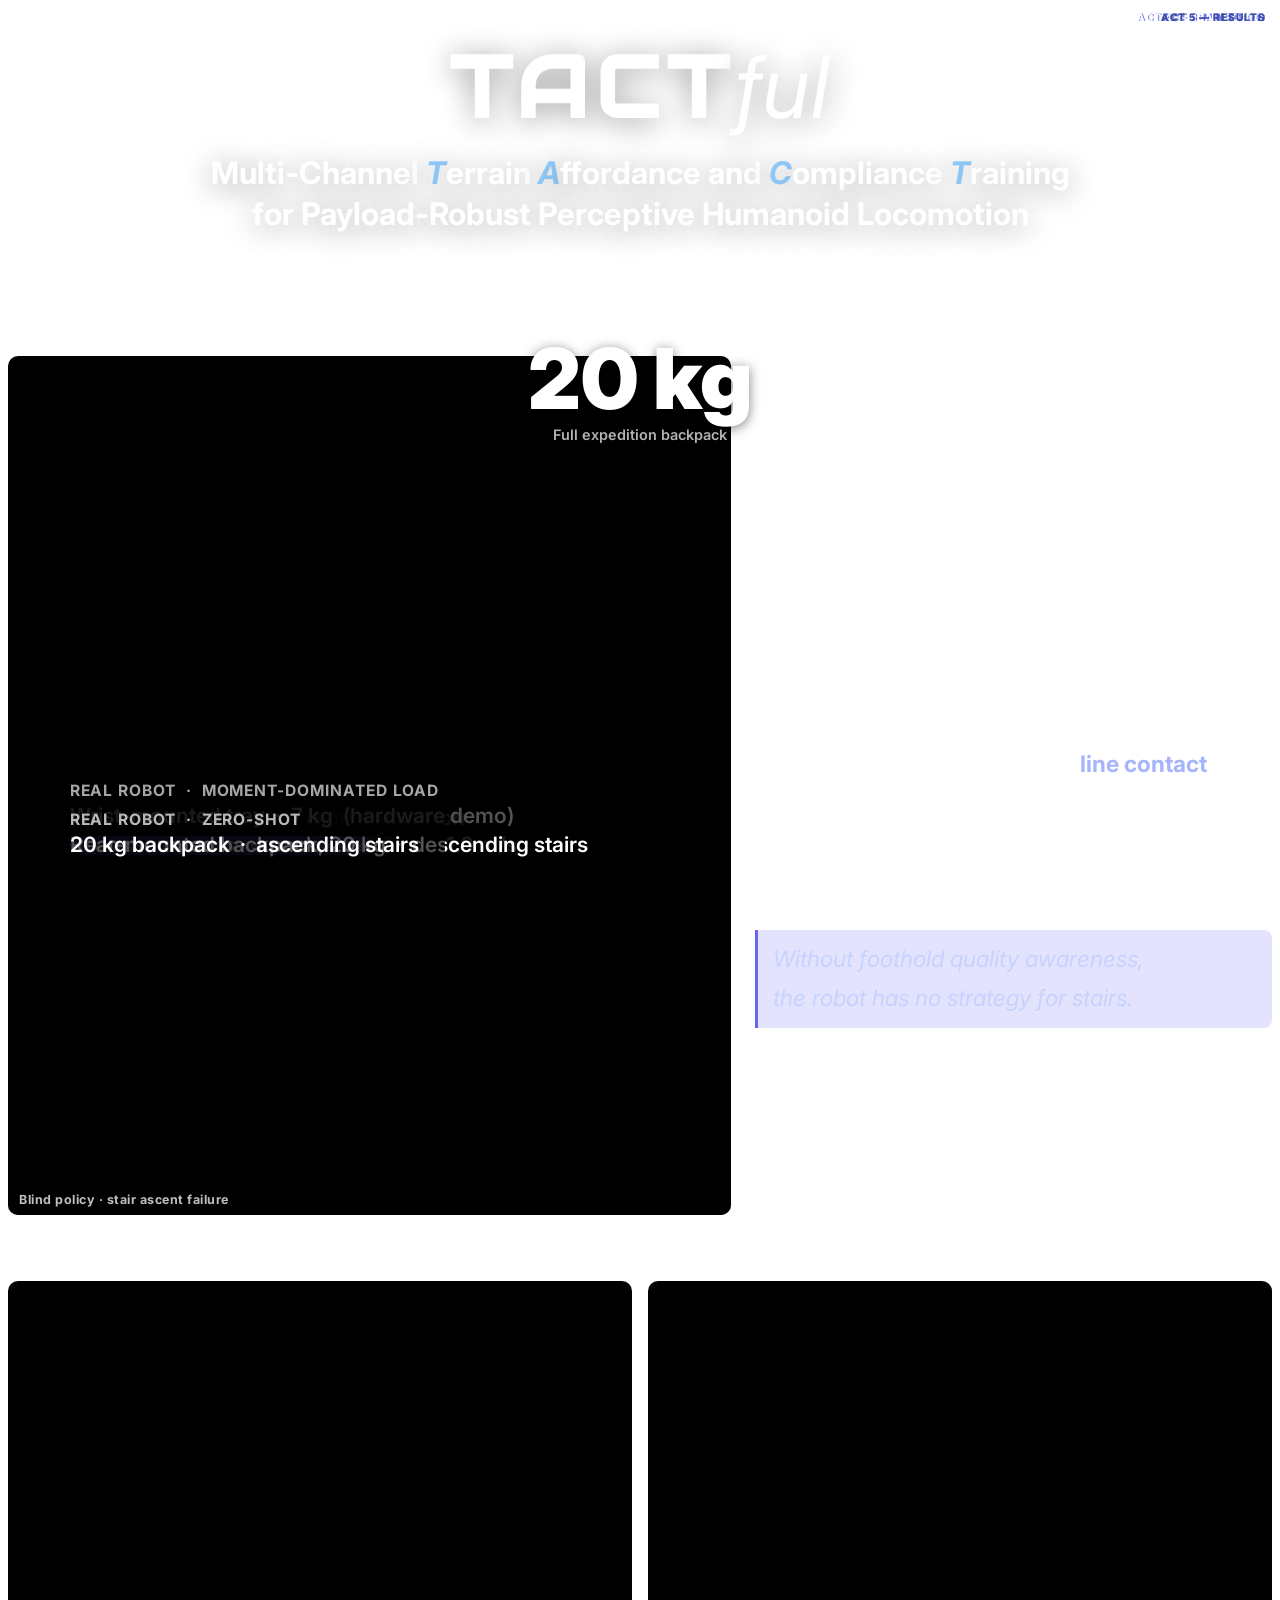
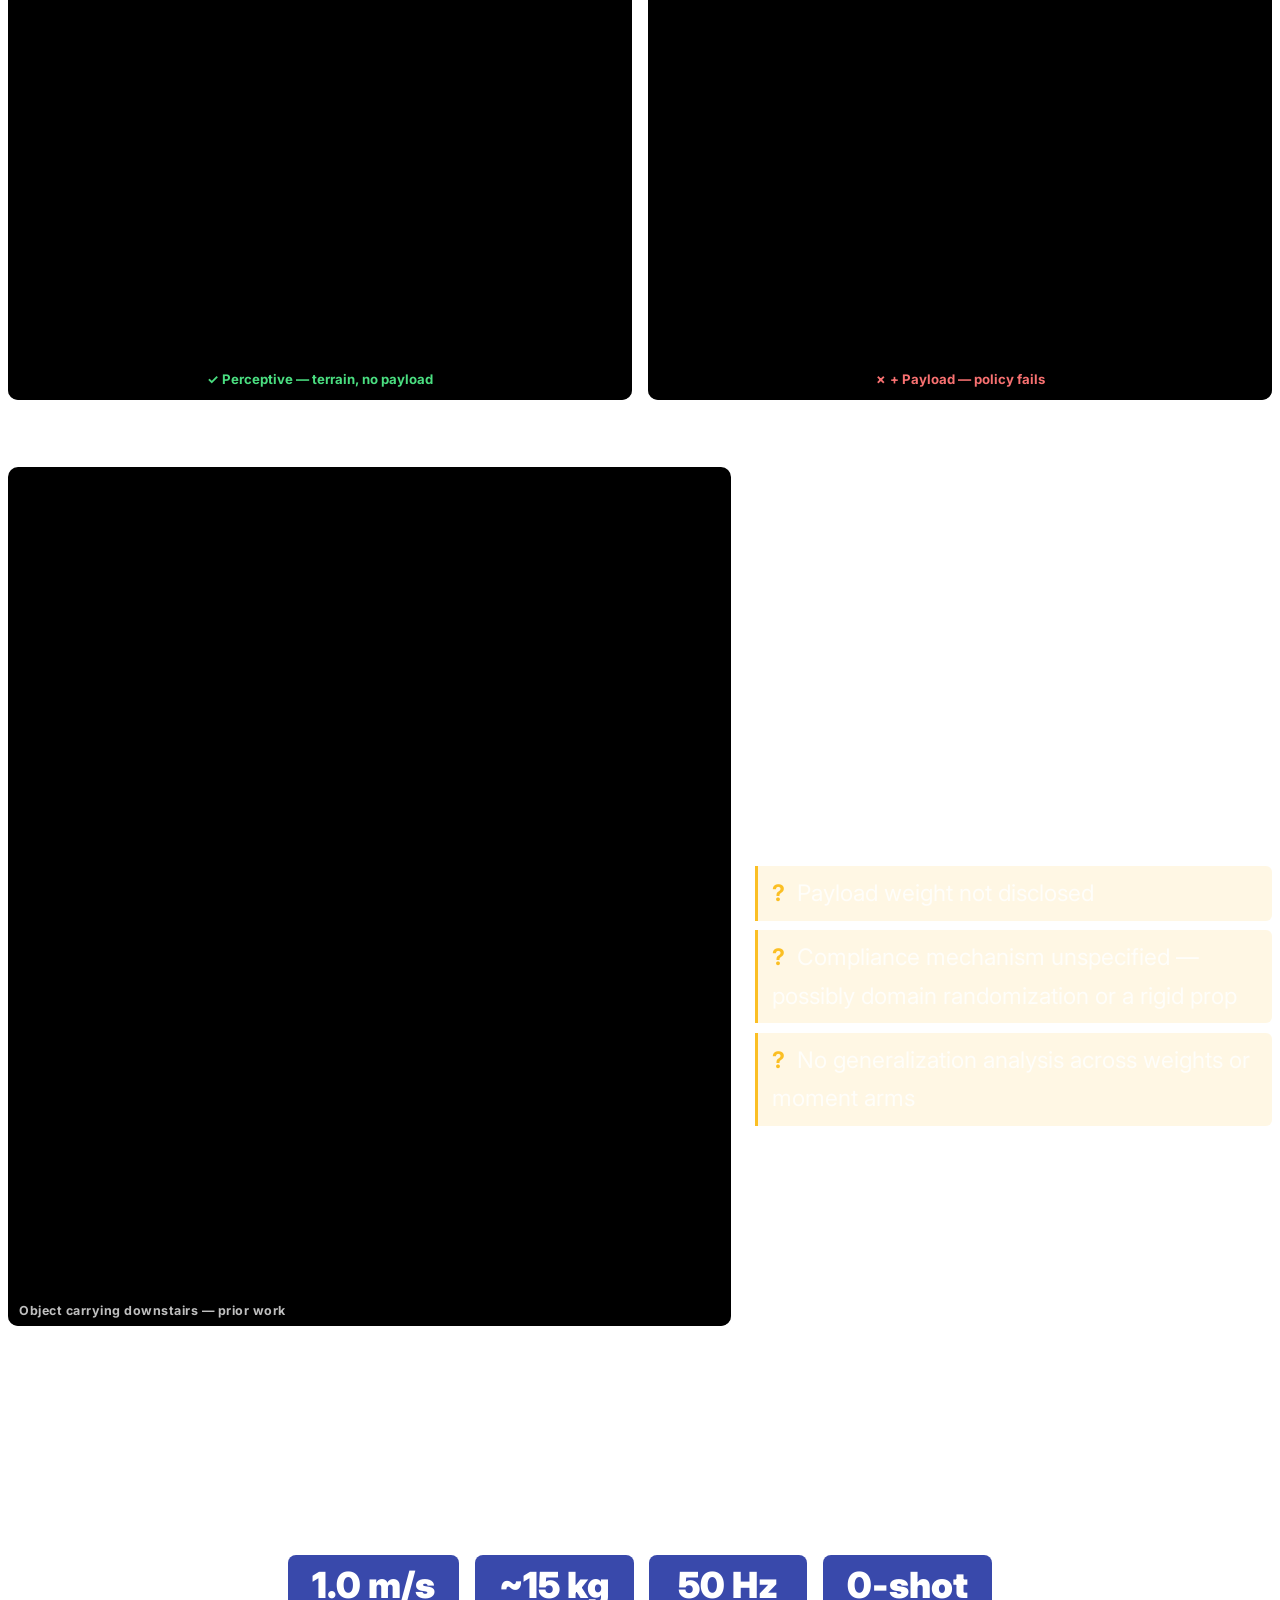
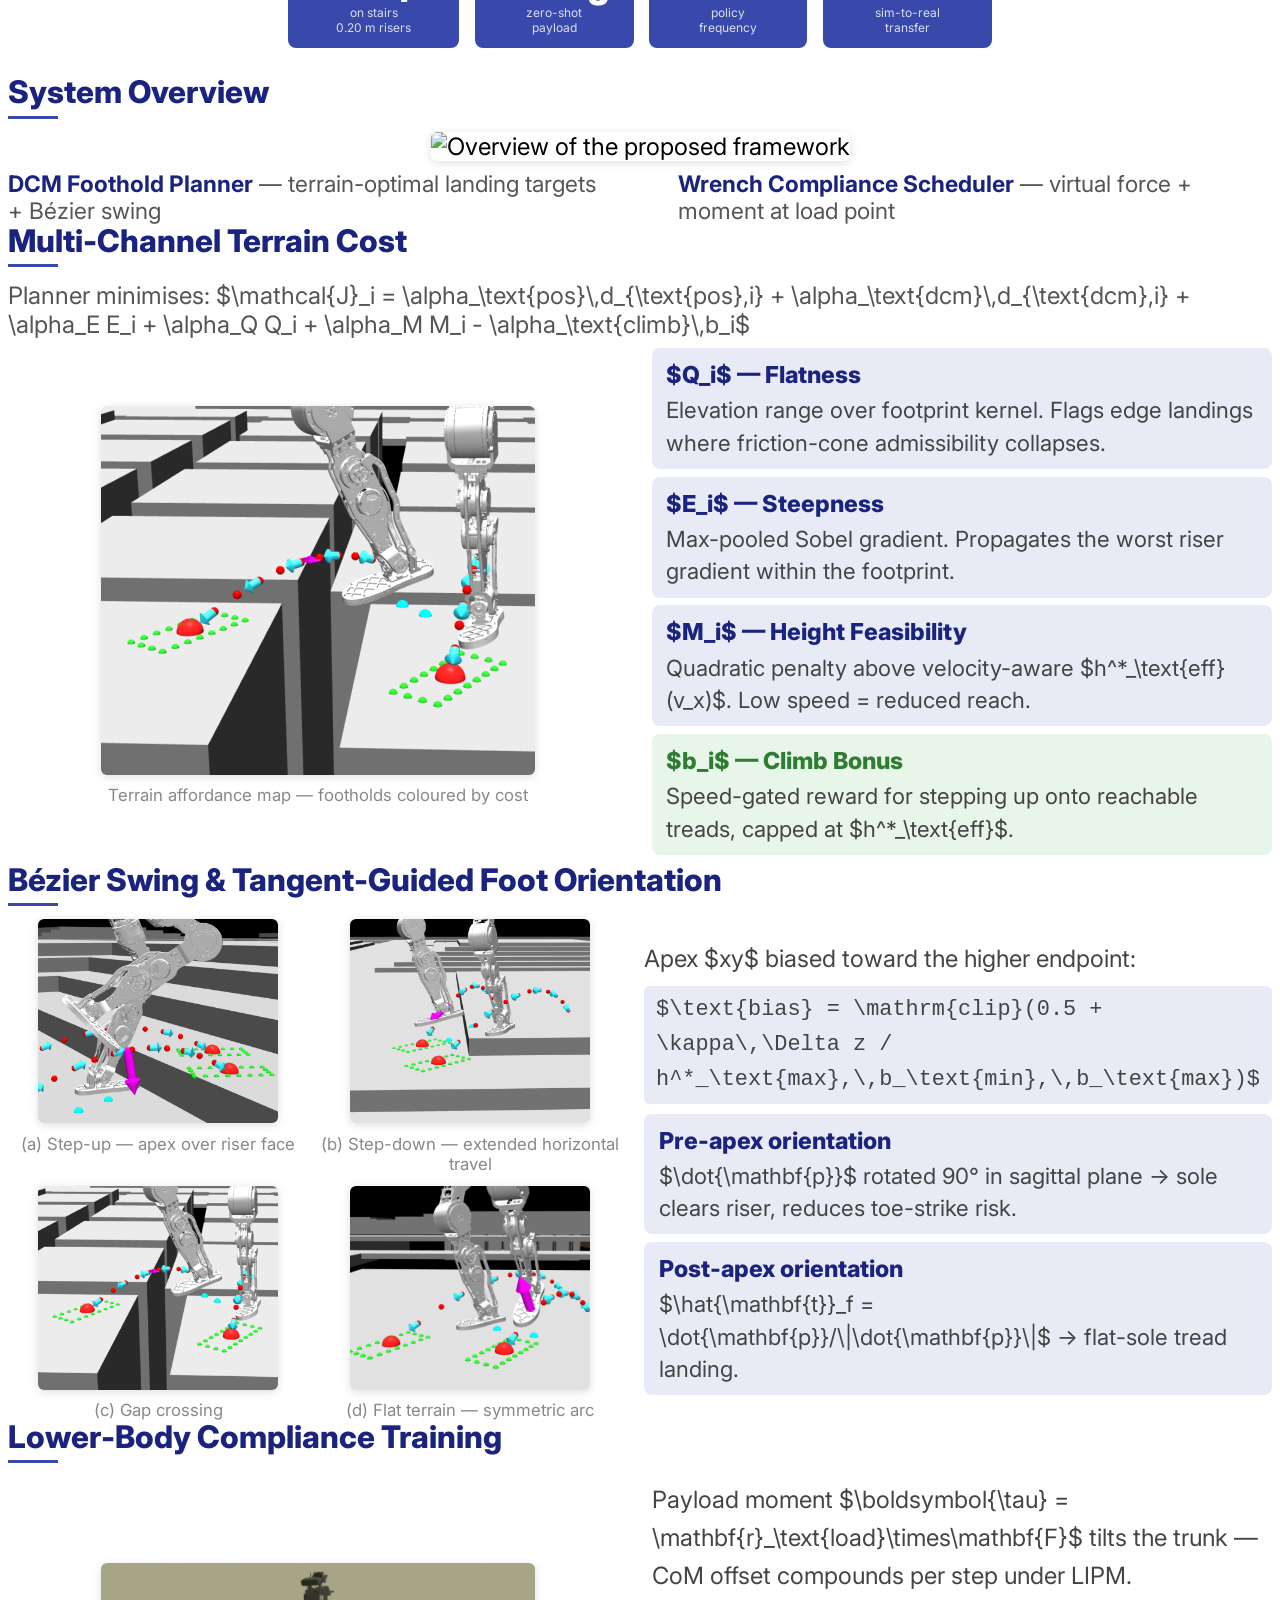
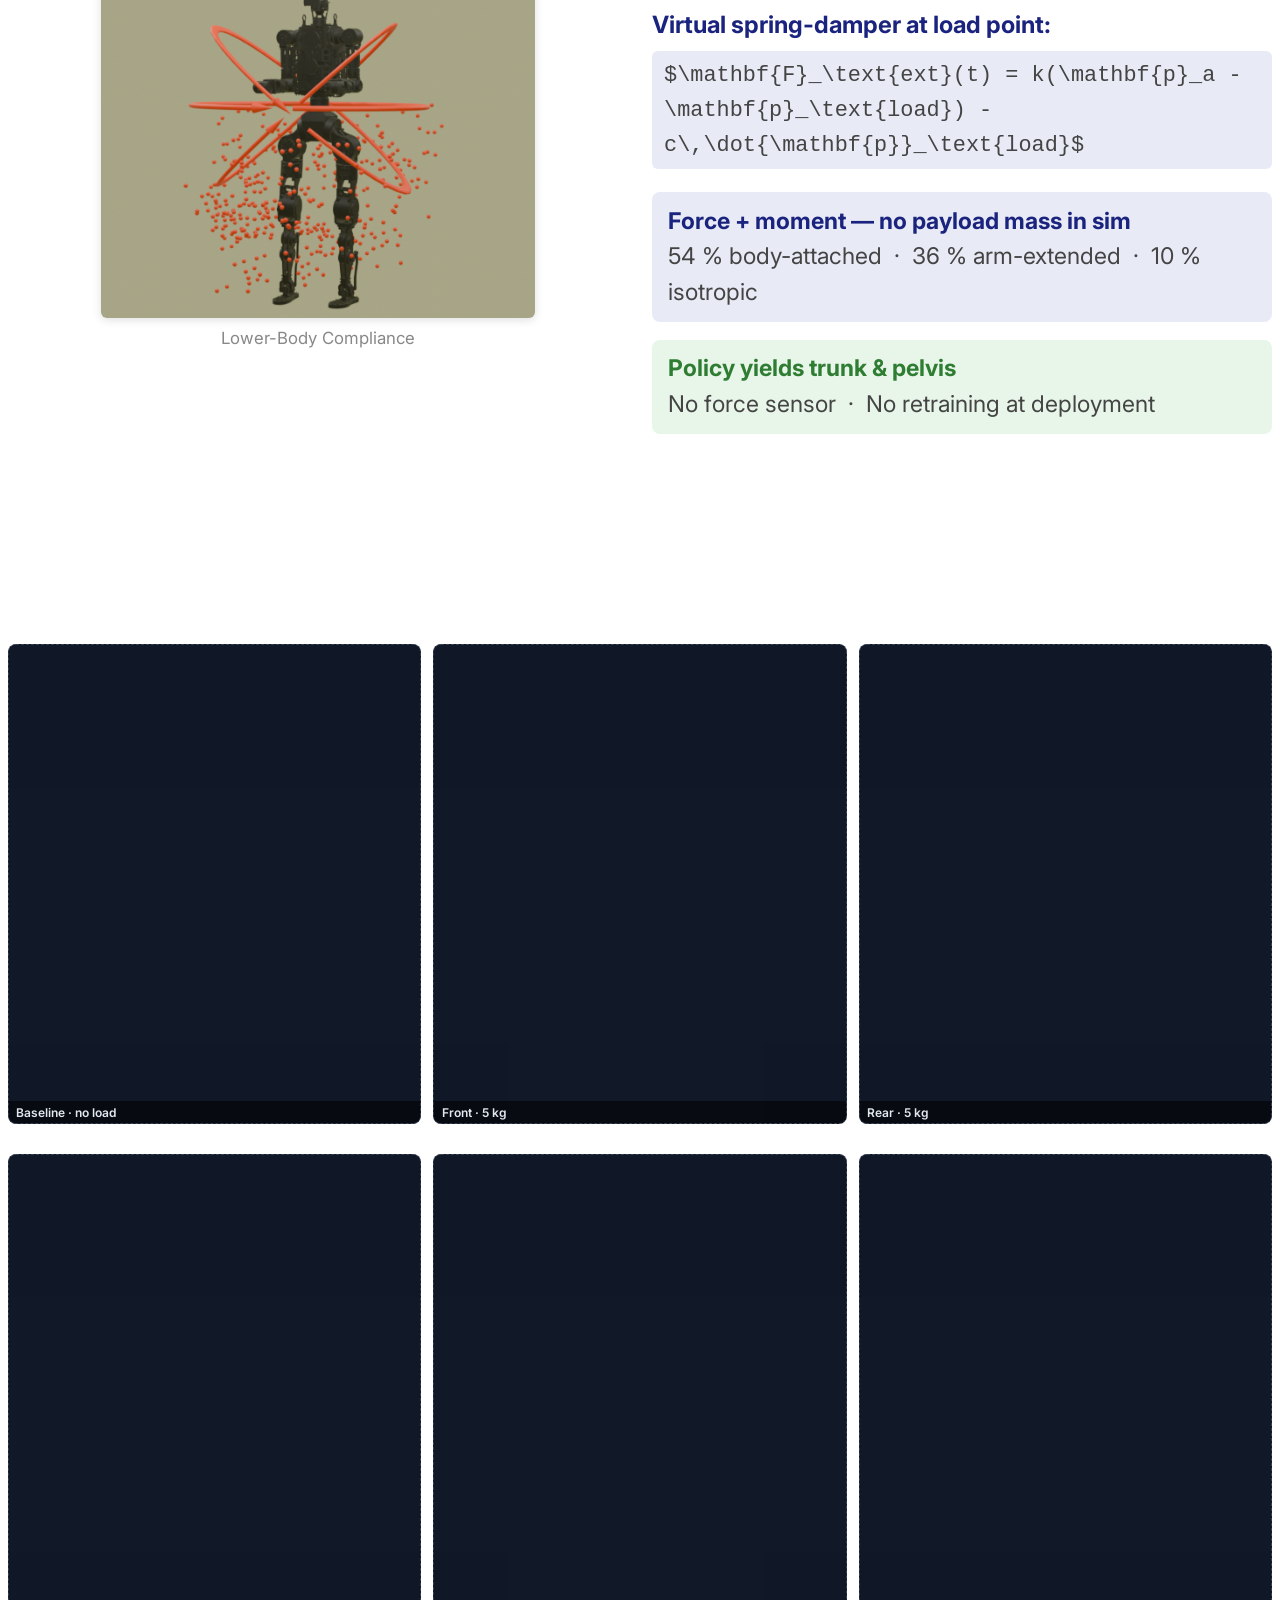
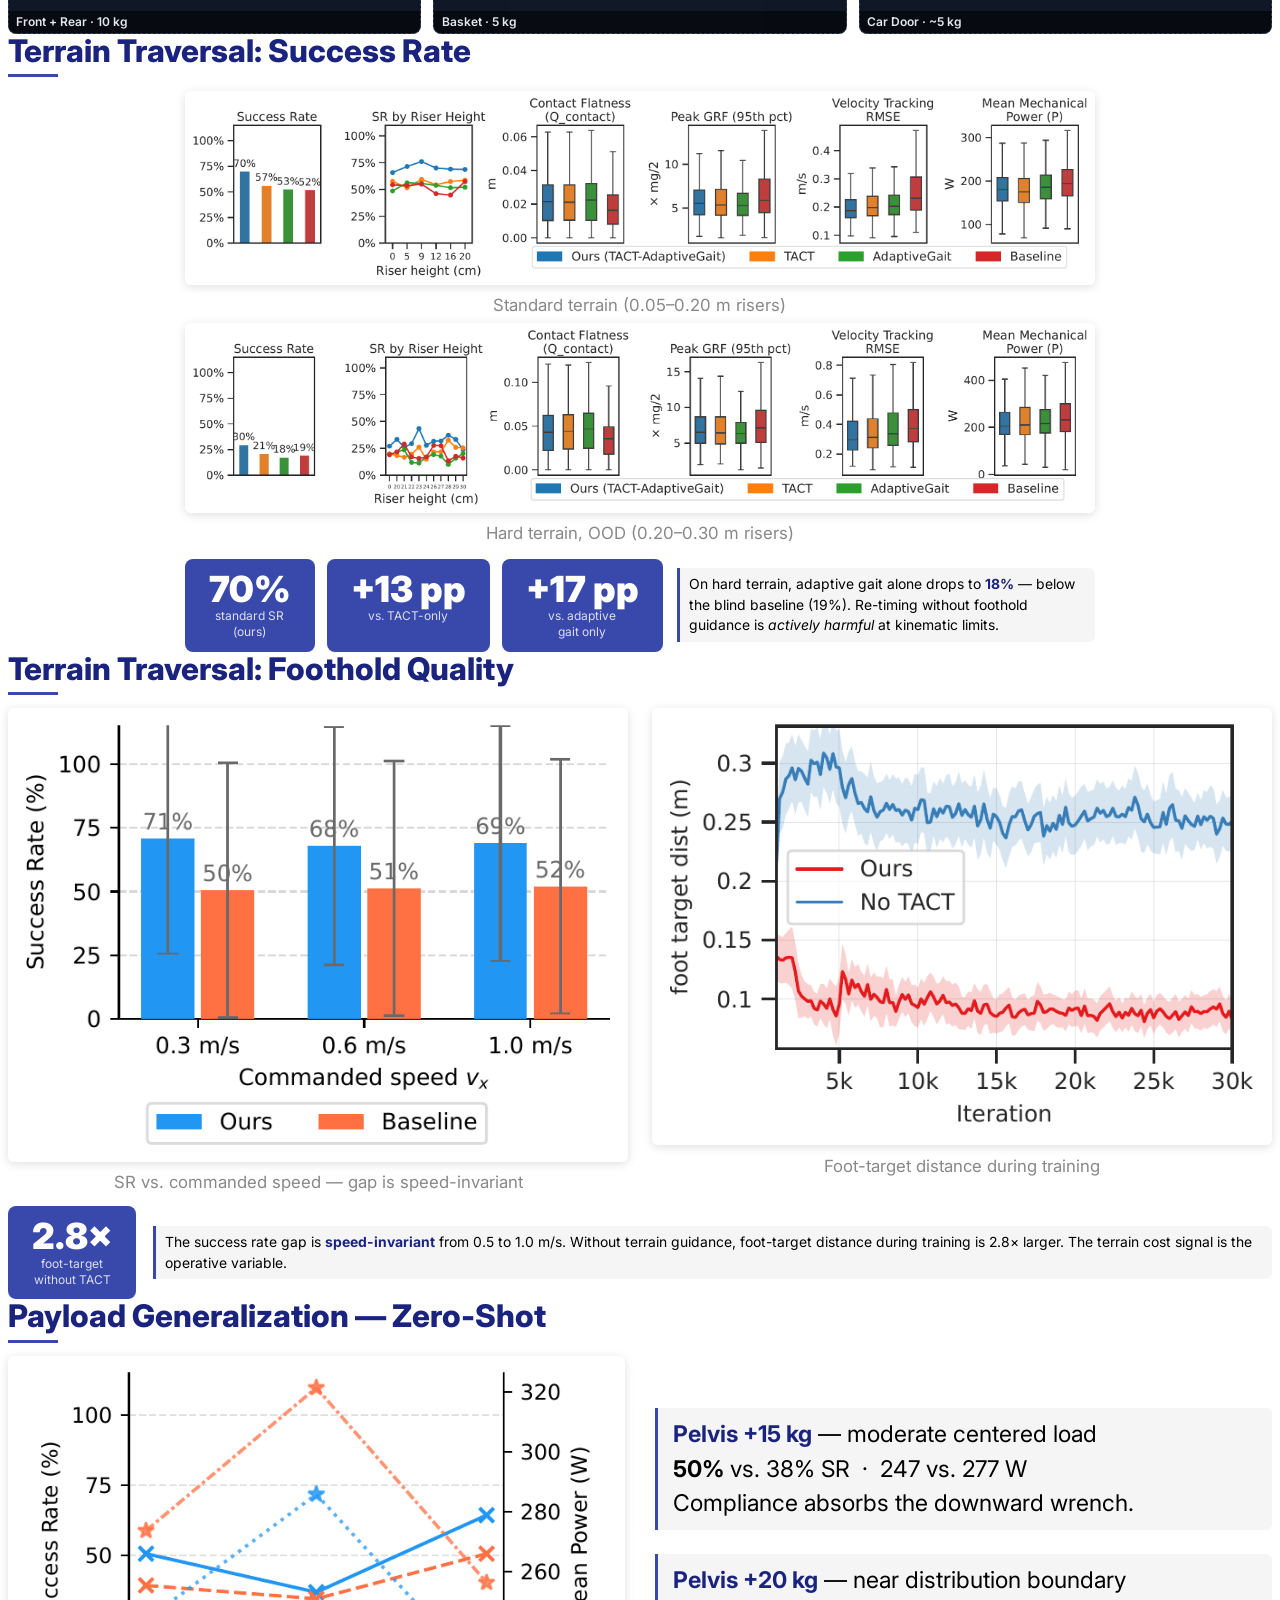
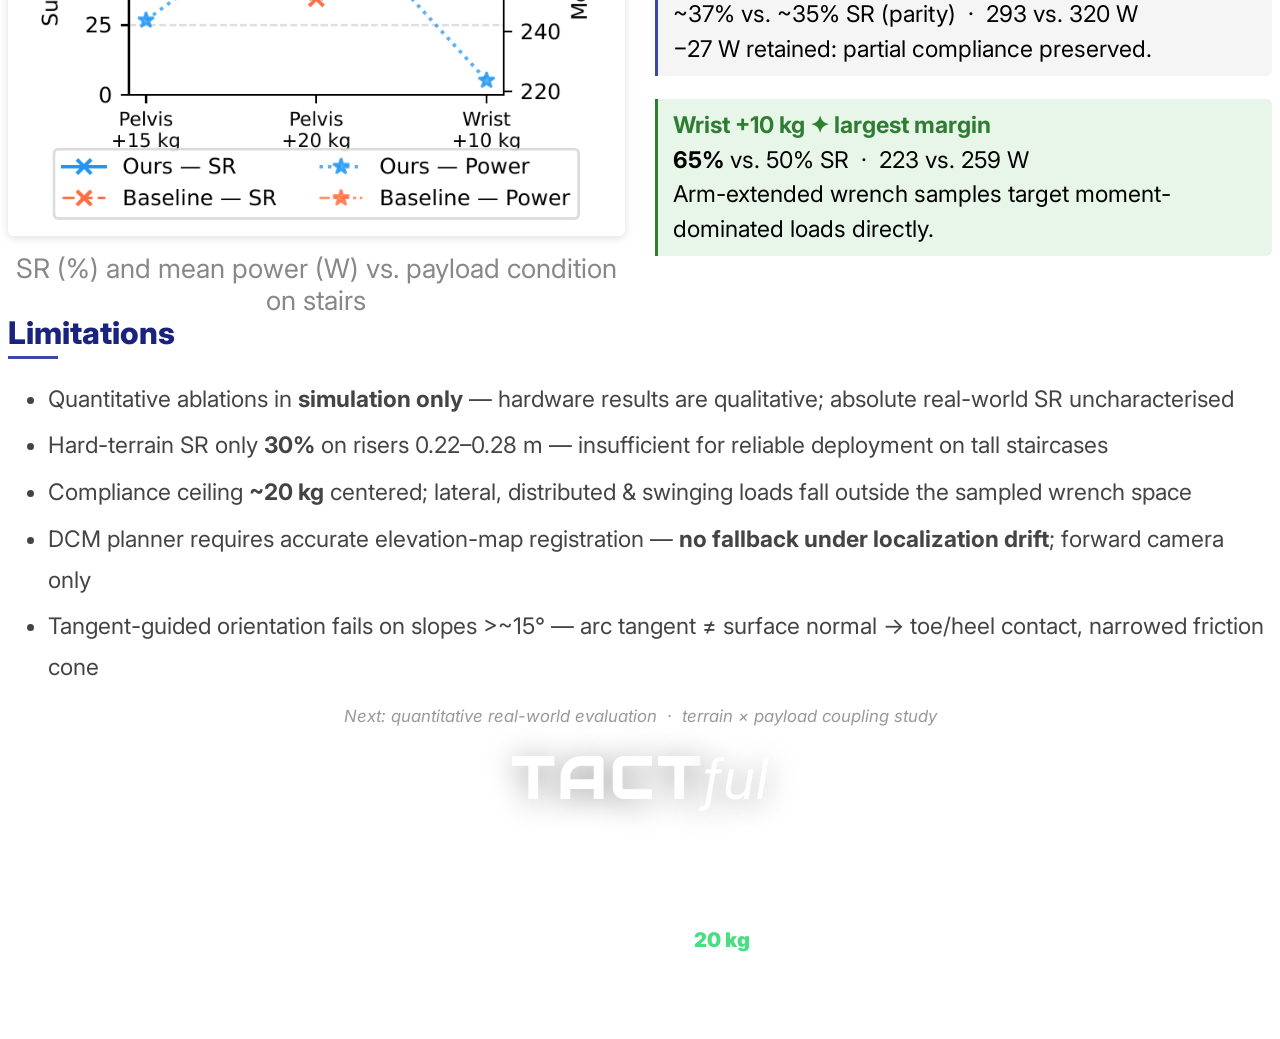
==== commit bc8379f1: "update assets" ====
--- a/slides_video.html
+++ b/slides_video.html
@@ -1,22 +1,32 @@
 <!DOCTYPE html>
 <html lang="en">
-<head>
-  <meta charset="utf-8">
-  <meta name="viewport" content="width=device-width, initial-scale=1.0">
-  <title>TACT-ful — Video Presentation</title>
-
-  <link rel="stylesheet" href="https://cdn.jsdelivr.net/npm/reveal.js@5.1.0/dist/reset.css">
-  <link rel="stylesheet" href="https://cdn.jsdelivr.net/npm/reveal.js@5.1.0/dist/reveal.css">
-  <link rel="stylesheet" href="https://cdn.jsdelivr.net/npm/reveal.js@5.1.0/dist/theme/white.css">
-
-  <script>
+  <head>
+    <meta charset="utf-8">
+    <meta name="viewport" content="width=device-width, initial-scale=1.0">
+    <title>TACT-ful — Video Presentation</title>
+
+    <link rel="stylesheet"
+      href="https://cdn.jsdelivr.net/npm/reveal.js@5.1.0/dist/reset.css">
+    <link rel="stylesheet"
+      href="https://cdn.jsdelivr.net/npm/reveal.js@5.1.0/dist/reveal.css">
+    <link rel="stylesheet"
+      href="https://cdn.jsdelivr.net/npm/reveal.js@5.1.0/dist/theme/white.css">
+
+    <link rel="preconnect" href="https://fonts.googleapis.com">
+    <link rel="preconnect" href="https://fonts.gstatic.com" crossorigin>
+    <link
+      href="https://fonts.googleapis.com/css2?family=Audiowide&family=Inter:wght@300;400;500;600;700;800&display=swap"
+      rel="stylesheet">
+
+    <script>
     window.MathJax = {
       tex: { inlineMath: [['$','$'],['\\(','\\)']], displayMath: [['$$','$$'],['\\[','\\]']] }
     };
   </script>
-  <script src="https://cdn.jsdelivr.net/npm/mathjax@3/es5/tex-chtml.js" async></script>
-
-  <style>
+    <script src="https://cdn.jsdelivr.net/npm/mathjax@3/es5/tex-chtml.js"
+      async></script>
+
+    <style>
     /* ─── base ─── */
     :root {
       --indigo:      #3949ab;
@@ -27,7 +37,7 @@
       --green-light: #e8f5e9;
     }
     .reveal {
-      font-family: 'Segoe UI', 'Inter', Arial, sans-serif;
+      font-family: 'Inter', 'Segoe UI', Arial, sans-serif;
       font-size: 24px;
     }
 
@@ -55,9 +65,11 @@
 
     /* ─── full-bleed overlay pattern (used on video+image bg slides) ─── */
     .reveal .overlay-caption {
-      position: absolute; bottom: 0; left: 0; right: 0;
-      background: linear-gradient(transparent, rgba(0,0,0,0.72));
-      padding: 2em 2.5em 1.4em;
+      position: absolute; bottom: 1.2em; left: 1.8em;
+      width: fit-content; max-width: 75%;
+      background: rgba(0,0,0,0.68);
+      padding: 0.5em 1.1em 0.6em;
+      border-radius: 8px;
       color: #fff;
       pointer-events: none;
     }
@@ -202,658 +214,920 @@
     .reveal ul li { margin-bottom: 0.25em; }
     .reveal p { margin: 0.18em 0; }
   </style>
-</head>
-<body>
-<div class="reveal">
-<div class="slides">
-
-<!-- ══════════════════════════════════════════════════
+  </head>
+  <body>
+    <div class="reveal">
+      <div class="slides">
+
+        <!-- ══════════════════════════════════════════════════
   SLIDE 01 — TITLE CARD   [0:00–0:05]
 ══════════════════════════════════════════════════ -->
-<section
-  data-autoslide="5000"
-  data-background-image="./static/images/teaser_vinfast1.png"
-  data-background-size="cover"
-  data-background-position="center"
-  data-background-opacity="0.32"
-  data-background-color="#0a0a1a">
-  <div style="text-align:center;padding:1.5em 0;">
-    <div style="font-size:3.2em;font-weight:900;letter-spacing:0.06em;color:#fff;line-height:1;">
-      TACT<span style="color:var(--indigo);">ful</span>
-    </div>
-    <div style="font-size:0.82em;font-weight:600;color:rgba(255,255,255,0.88);
-                margin:0.3em auto 0.5em;max-width:820px;line-height:1.4;">
-      Multi-Channel <b>T</b>errain <b>A</b>ffordance and <b>C</b>ompliance <b>T</b>raining<br>
-      for Payload-Robust Perceptive Humanoid Locomotion
-    </div>
-    <span style="display:inline-block;background:var(--indigo);color:#fff;
-                 border-radius:20px;padding:0.2em 1em;font-size:0.6em;font-weight:700;">
-      CoRL 2026 &nbsp;·&nbsp; Under Review
-    </span>
-    <div style="color:rgba(255,255,255,0.45);font-size:0.5em;margin-top:0.6em;">
-      Anonymous Authors &nbsp;·&nbsp; Anonymous Institution
-    </div>
-  </div>
-</section>
-
-<!-- ══════════════════════════════════════════════════
+        <section
+          data-autoslide="5000"
+          data-background-image="./static/images/teaser_vf1.png"
+          data-background-size="cover"
+          data-background-position="center"
+          data-background-opacity="0.32"
+          data-background-color="#0a0a1a">
+          <div style="text-align:center;padding:1.5em 0;">
+            <!-- Acronym — matches website .pita-acronym -->
+            <div style="font-family:'Audiowide','Inter',sans-serif;
+                        font-size:3.6em;font-weight:700;letter-spacing:0.08em;
+                        color:#fff;line-height:1;
+                        text-shadow:0 4px 30px rgba(0,0,0,0.4);
+                        margin-bottom:0.25em;">
+              TACT<span style="font-family:'Inter',sans-serif;font-weight:400;
+                               font-style:italic;letter-spacing:0.02em;opacity:0.9;">ful</span>
+            </div>
+            <!-- Paper title — matches website .paper-title-hero -->
+            <div
+              style="font-family:'Inter',sans-serif;font-size:1.3em;font-weight:700;
+                        color:#fff;max-width:1000px;margin:0 auto 0.6em;line-height:1.3;
+                        text-shadow:0 4px 30px rgba(0,0,0,0.4);">
+              Multi-Channel <span
+                style="color:#90caf9;font-style:italic;">T</span>errain
+              <span style="color:#90caf9;font-style:italic;">A</span>ffordance
+              and
+              <span style="color:#90caf9;font-style:italic;">C</span>ompliance
+              <span style="color:#90caf9;font-style:italic;">T</span>raining<br>
+              for Payload-Robust Perceptive Humanoid Locomotion
+            </div>
+            <!-- Venue badge — matches website .venue-badge -->
+            <span style="display:inline-block;background:rgba(255,255,255,0.15);
+                         color:#fff;border-radius:20px;padding:0.2em 1.1em;
+                         font-size:0.9em;font-weight:700;letter-spacing:0.05em;
+                         border:1px solid rgba(255,255,255,0.25);">
+              CoRL 2026 &nbsp;·&nbsp; Under Review
+            </span>
+            <div
+              style="color:rgba(255,255,255,0.4);font-size:0.72em;margin-top:0.55em;
+                        font-family:'Inter',sans-serif;">
+              Anonymous Authors &nbsp;·&nbsp; Anonymous Institution
+            </div>
+          </div>
+        </section>
+
+        <!-- ══════════════════════════════════════════════════
   SLIDE 02 — BLIND LOCOMOTION FAILS   [0:05–0:15]
 ══════════════════════════════════════════════════ -->
-<section data-autoslide="10000" data-background-color="#0d0d1a">
-  <div class="act-tag">Act 1 — The Problem</div>
-  <div style="display:flex;gap:1em;align-items:center;height:880px;">
-
-    <!-- Video placeholder (left, large) -->
-    <div style="flex:1.4;height:100%;background:#111827;border:1.5px dashed #374151;
-                border-radius:10px;display:flex;flex-direction:column;
-                align-items:center;justify-content:center;gap:0.6em;padding:1.5em;">
-      <div style="font-size:2.8em;color:#6366f1;">▶</div>
-      <div style="font-size:0.7em;font-weight:700;color:#e2e8f0;text-align:center;">
-        REPLACE: External clip<br>Blind locomotion on stairs
-      </div>
-      <div style="font-size:0.52em;color:#6b7280;text-align:center;line-height:1.4;">
-        Any public clip of a legged robot<br>failing on a staircase without perception
-      </div>
-    </div>
-
-    <!-- Text right -->
-    <div style="flex:1;color:#fff;">
-      <div class="slide-title light" style="font-size:1.2em;">Blind Locomotion<br>Is Not Enough</div>
-      <hr class="rule light">
-      <div style="font-size:0.65em;color:rgba(255,255,255,0.8);line-height:1.7;margin-top:0.6em;">
-        <p>On flat ground — works well.</p>
-        <p style="margin-top:0.5em;">On structured terrain:</p>
-        <ul style="margin-top:0.2em;font-size:1em;color:rgba(255,255,255,0.75);">
-          <li>Sole straddles step edge → <strong style="color:#a5b4fc;">line contact</strong></li>
-          <li>Friction cone admissibility collapses</li>
-          <li>GRF needed to recover scales with total weight</li>
-        </ul>
-        <div style="margin-top:0.8em;background:rgba(99,102,241,0.18);border-left:3px solid #6366f1;
+        <section data-autoslide="10000" data-background-color="#0d0d1a">
+          <div class="act-tag">Act 1 — The Problem</div>
+          <div style="display:flex;gap:1em;align-items:center;height:880px;">
+
+            <!-- Video: blind locomotion failure (left, large) -->
+            <div
+              style="flex:1.4;height:100%;display:flex;flex-direction:column;gap:0.3em;">
+              <div
+                style="flex:1;position:relative;border-radius:10px;overflow:hidden;background:#000;">
+                <video autoplay muted loop playsinline
+                  style="width:100%;height:100%;object-fit:cover;">
+                  <source src="./static/videos/Fail - Upstairs - Unitree.mp4"
+                    type="video/mp4">
+                </video>
+                <div style="position:absolute;bottom:0;left:0;right:0;
+                            background:linear-gradient(transparent,rgba(0,0,0,0.65));
+                            padding:0.6em 0.9em;font-size:0.52em;font-weight:700;
+                            color:rgba(255,255,255,0.75);letter-spacing:0.04em;">
+                  Blind policy · stair ascent failure
+                </div>
+              </div>
+              <div
+                style="font-size:0.42em;color:rgba(255,255,255,0.35);text-align:center;
+                          font-style:italic;padding:0.1em 0;">
+                Source: Online video, TikTok (China), retrieved 2025
+              </div>
+            </div>
+
+            <!-- Text right -->
+            <div style="flex:1;color:#fff;">
+              <div class="slide-title light" style="font-size:1.2em;">Blind
+                Locomotion<br>Is Not Enough</div>
+              <hr class="rule light">
+              <div
+                style="font-size:0.95em;color:rgba(255,255,255,0.8);line-height:1.7;margin-top:0.6em;">
+                <p>On flat ground — works well.</p>
+                <p style="margin-top:0.5em;">On structured terrain:</p>
+                <ul
+                  style="margin-top:0.2em;font-size:1em;color:rgba(255,255,255,0.75);">
+                  <li>Sole straddles step edge → <strong
+                      style="color:#a5b4fc;">line contact</strong></li>
+                  <li>Friction cone admissibility collapses</li>
+                  <li>GRF needed to recover scales with total weight</li>
+                </ul>
+                <div
+                  style="margin-top:0.8em;background:rgba(99,102,241,0.18);border-left:3px solid #6366f1;
                     border-radius:0 8px 8px 0;padding:0.45em 0.65em;font-style:italic;color:#c7d2fe;">
-          Without foothold quality awareness,<br>the robot has no strategy for stairs.
-        </div>
-      </div>
-    </div>
-
-  </div>
-</section>
-
-<!-- ══════════════════════════════════════════════════
+                  Without foothold quality awareness,<br>the robot has no
+                  strategy for stairs.
+                </div>
+              </div>
+            </div>
+
+          </div>
+        </section>
+
+        <!-- ══════════════════════════════════════════════════
   SLIDE 03 — PERCEPTIVE BUT NO PAYLOAD   [0:15–0:25]
 ══════════════════════════════════════════════════ -->
-<section data-autoslide="10000" data-background-color="#0d0d1a">
-  <div class="act-tag">Act 1 — The Problem</div>
-  <div class="slide-title light" style="text-align:center;margin-bottom:0.3em;">
-    Perceptive Locomotion — Still Not Enough
-  </div>
-  <div style="display:flex;gap:0.7em;height:740px;">
-
-    <!-- Left panel: perceptive success -->
-    <div style="flex:1;position:relative;background:#111827;border-radius:10px;overflow:hidden;
-                border:1.5px dashed #374151;">
-      <div style="position:absolute;inset:0;display:flex;flex-direction:column;
-                  align-items:center;justify-content:center;gap:0.5em;padding:1em;">
-        <div style="font-size:2em;color:#4ade80;">▶</div>
-        <div style="font-size:0.65em;font-weight:700;color:#e2e8f0;text-align:center;">
-          REPLACE: Perceptive policy<br>navigating stairs — no payload
-        </div>
-        <div style="font-size:0.5em;color:#6b7280;text-align:center;">
-          e.g. depth-camera policy, any lab
-        </div>
-      </div>
-      <div style="position:absolute;bottom:0;left:0;right:0;background:rgba(0,0,0,0.6);
-                  padding:0.4em 0.7em;text-align:center;">
-        <span style="font-size:0.55em;font-weight:700;color:#4ade80;">✓ TERRAIN — succeeds</span>
-      </div>
-    </div>
-
-    <!-- Right panel: perceptive + payload failure -->
-    <div style="flex:1;position:relative;background:#111827;border-radius:10px;overflow:hidden;
-                border:1.5px dashed #374151;">
-      <div style="position:absolute;inset:0;display:flex;flex-direction:column;
-                  align-items:center;justify-content:center;gap:0.5em;padding:1em;">
-        <div style="font-size:2em;color:#f87171;">▶</div>
-        <div style="font-size:0.65em;font-weight:700;color:#e2e8f0;text-align:center;">
-          REPLACE: Same policy<br>with payload — struggling or falling
-        </div>
-        <div style="font-size:0.5em;color:#6b7280;text-align:center;">
-          Use own sim baseline (no compliance training)
-        </div>
-      </div>
-      <div style="position:absolute;bottom:0;left:0;right:0;background:rgba(0,0,0,0.6);
-                  padding:0.4em 0.7em;text-align:center;">
-        <span style="font-size:0.55em;font-weight:700;color:#f87171;">✗ + PAYLOAD — fails</span>
-      </div>
-    </div>
-
-  </div>
-  <div style="text-align:center;margin-top:0.5em;font-size:0.58em;
+        <section data-autoslide="10000" data-background-color="#0d0d1a">
+          <div class="act-tag">Act 1 — The Problem</div>
+          <div class="slide-title light"
+            style="text-align:center;margin-bottom:0.3em;">
+            Perceptive Locomotion — Still Not Enough
+          </div>
+          <div style="display:flex;gap:0.7em;height:740px;">
+
+            <!-- Left panel: perceptive success without payload -->
+            <div style="flex:1;display:flex;flex-direction:column;gap:0.3em;">
+              <div
+                style="flex:1;position:relative;border-radius:10px;overflow:hidden;background:#000;">
+                <video autoplay muted loop playsinline
+                  style="width:100%;height:100%;object-fit:cover;">
+                  <source
+                    src="./static/videos/Successful Perceptive - No payload.mp4"
+                    type="video/mp4">
+                </video>
+                <div
+                  style="position:absolute;bottom:0;left:0;right:0;background:rgba(0,0,0,0.6);
+                            padding:0.4em 0.7em;text-align:center;">
+                  <span style="font-size:0.55em;font-weight:700;color:#4ade80;">
+                    ✓ Perceptive — terrain, no payload
+                  </span>
+                </div>
+              </div>
+              <div
+                style="font-size:0.42em;color:rgba(255,255,255,0.35);text-align:center;
+                          font-style:italic;padding:0.1em 0;">
+                Skild AI Team, &ldquo;One Policy, All Scenarios,&rdquo;
+                <em>skild.ai</em>, Aug.&thinsp;2025
+              </div>
+            </div>
+
+            <!-- Right panel: payload failure -->
+            <div style="flex:1;display:flex;flex-direction:column;gap:0.3em;">
+              <div
+                style="flex:1;position:relative;border-radius:10px;overflow:hidden;background:#000;">
+                <video autoplay muted loop playsinline
+                  style="width:100%;height:100%;object-fit:cover;">
+                  <source src="./static/videos/Fail - Payload - BD.mp4"
+                    type="video/mp4">
+                </video>
+                <div
+                  style="position:absolute;bottom:0;left:0;right:0;background:rgba(0,0,0,0.6);
+                            padding:0.4em 0.7em;text-align:center;">
+                  <span style="font-size:0.55em;font-weight:700;color:#f87171;">
+                    ✗ + Payload — policy fails
+                  </span>
+                </div>
+              </div>
+              <div
+                style="font-size:0.42em;color:rgba(255,255,255,0.35);text-align:center;
+                          font-style:italic;padding:0.1em 0;">
+                Boston Dynamics, online (retrieved 2025)
+              </div>
+            </div>
+
+          </div>
+          <div style="text-align:center;margin-top:0.5em;font-size:0.95em;
               color:rgba(255,255,255,0.55);line-height:1.5;">
-    CoM shifts · trunk tilts · capture point diverges · the policy has no answer
-  </div>
-</section>
-
-<!-- ══════════════════════════════════════════════════
-  SLIDE 04 — OUR SOLUTION   [0:25–0:32]
-══════════════════════════════════════════════════ -->
-<section
-  data-autoslide="7000"
-  data-background-image="./static/images/teaser_vinfast_14.png"
-  data-background-size="cover"
-  data-background-position="center"
-  data-background-opacity="0.38"
-  data-background-color="#0a0a1a">
-  <div style="text-align:center;padding-top:0.8em;">
-    <div style="font-size:0.6em;font-weight:700;letter-spacing:0.12em;text-transform:uppercase;
-                color:rgba(255,255,255,0.45);margin-bottom:0.4em;">Our Approach</div>
-    <div style="font-size:1.55em;font-weight:900;color:#fff;line-height:1.25;margin-bottom:0.5em;">
-      One training run.<br>Terrain + Payload.
-    </div>
-    <div style="font-size:0.72em;color:rgba(255,255,255,0.75);margin-bottom:0.9em;
+            CoM shifts · trunk tilts · capture point diverges · the policy has
+            no answer
+          </div>
+        </section>
+
+        <!-- ══════════════════════════════════════════════════
+  SLIDE 04 — PRIOR WORK: PARTIAL PAYLOAD   [0:25–0:35]
+══════════════════════════════════════════════════ -->
+        <section data-autoslide="10000" data-background-color="#0d0d1a">
+          <div class="act-tag">Act 1 — The Problem</div>
+          <div style="display:flex;gap:1em;align-items:center;height:880px;">
+
+            <!-- Video: robot carrying object downstairs (left, large) -->
+            <div
+              style="flex:1.4;height:100%;display:flex;flex-direction:column;gap:0.3em;">
+              <div
+                style="flex:1;position:relative;border-radius:10px;overflow:hidden;background:#000;">
+                <video autoplay muted loop playsinline
+                  style="width:100%;height:100%;object-fit:cover;">
+                  <source
+                    src="./static/videos/Successful perceptive - Fake payload.mp4"
+                    type="video/mp4">
+                </video>
+                <div style="position:absolute;bottom:0;left:0;right:0;
+                            background:linear-gradient(transparent,rgba(0,0,0,0.65));
+                            padding:0.6em 0.9em;font-size:0.52em;font-weight:700;
+                            color:rgba(255,255,255,0.75);letter-spacing:0.04em;">
+                  Object carrying downstairs — prior work
+                </div>
+              </div>
+              <div
+                style="font-size:0.42em;color:rgba(255,255,255,0.35);text-align:center;
+                          font-style:italic;padding:0.1em 0;">
+                Skild AI Team, &ldquo;One Policy, All Scenarios,&rdquo;
+                <em>skild.ai</em>, Aug.&thinsp;2025
+              </div>
+            </div>
+
+            <!-- Annotation right -->
+            <div style="flex:1;color:#fff;">
+              <div class="slide-title light"
+                style="font-size:1.1em;line-height:1.25;">
+                Prior Work:<br>Some Payload Capability
+              </div>
+              <hr class="rule light">
+              <div
+                style="font-size:0.95em;color:rgba(255,255,255,0.8);line-height:1.7;margin-top:0.6em;">
+                <p>Some systems demonstrate object carrying on stairs.</p>
+                <p style="margin-top:0.5em;">But key questions remain
+                  unanswered:</p>
+                <div
+                  style="margin-top:0.55em;display:flex;flex-direction:column;gap:0.4em;">
+                  <div
+                    style="background:rgba(251,191,36,0.12);border-left:3px solid #fbbf24;
+                              border-radius:0 6px 6px 0;padding:0.35em 0.6em;">
+                    <span style="color:#fbbf24;font-weight:700;">?</span>
+                    &nbsp;Payload weight not disclosed
+                  </div>
+                  <div
+                    style="background:rgba(251,191,36,0.12);border-left:3px solid #fbbf24;
+                              border-radius:0 6px 6px 0;padding:0.35em 0.6em;">
+                    <span style="color:#fbbf24;font-weight:700;">?</span>
+                    &nbsp;Compliance mechanism unspecified — possibly domain
+                    randomization or a rigid prop
+                  </div>
+                  <div
+                    style="background:rgba(251,191,36,0.12);border-left:3px solid #fbbf24;
+                              border-radius:0 6px 6px 0;padding:0.35em 0.6em;">
+                    <span style="color:#fbbf24;font-weight:700;">?</span>
+                    &nbsp;No generalization analysis across weights or moment
+                    arms
+                  </div>
+                </div>
+                <div style="margin-top:0.65em;font-style:italic;
+                            color:rgba(255,255,255,0.45);font-size:0.9em;">
+                  Does this scale to varied real loads?
+                </div>
+              </div>
+            </div>
+
+          </div>
+        </section>
+
+        <!-- ══════════════════════════════════════════════════
+  SLIDE 05 — OUR SOLUTION   [0:35–0:42]
+══════════════════════════════════════════════════ -->
+        <section
+          data-autoslide="7000"
+          data-background-image="./static/images/teaser_vf_14.png"
+          data-background-size="cover"
+          data-background-position="center"
+          data-background-opacity="0.38"
+          data-background-color="#0a0a1a">
+          <div style="text-align:center;padding-top:0.8em;">
+            <div
+              style="font-size:0.6em;font-weight:700;letter-spacing:0.12em;text-transform:uppercase;
+                color:rgba(255,255,255,0.45);margin-bottom:0.4em;">Our
+              Approach</div>
+            <div
+              style="font-size:1.55em;font-weight:900;color:#fff;line-height:1.25;margin-bottom:0.5em;">
+              Terrain cost + payload compliance,<br>trained jointly.
+            </div>
+            <div
+              style="font-size:0.95em;color:rgba(255,255,255,0.75);margin-bottom:0.9em;
                 font-weight:500;line-height:1.5;">
-      Multi-channel terrain awareness &amp; compliance — learned end-to-end with standard PPO.
-    </div>
-    <div class="stat-row">
-      <div class="stat-box">
-        <div class="val">1.0 m/s</div>
-        <div class="lbl">on stairs<br>0.20 m risers</div>
-      </div>
-      <div class="stat-box">
-        <div class="val">~15 kg</div>
-        <div class="lbl">zero-shot<br>payload</div>
-      </div>
-      <div class="stat-box">
-        <div class="val">50 Hz</div>
-        <div class="lbl">policy<br>frequency</div>
-      </div>
-      <div class="stat-box">
-        <div class="val">0-shot</div>
-        <div class="lbl">sim-to-real<br>transfer</div>
-      </div>
-    </div>
-    <div style="margin-top:0.6em;font-size:0.52em;color:rgba(255,255,255,0.4);">
-      No distillation &nbsp;·&nbsp; No teacher-student staging &nbsp;·&nbsp; No force sensor
-    </div>
-  </div>
-</section>
-
-<!-- ══════════════════════════════════════════════════
-  SLIDE 05 — SYSTEM OVERVIEW   [0:32–0:42]
-══════════════════════════════════════════════════ -->
-<section data-autoslide="10000" data-background-color="#ffffff">
-  <div class="act-tag dark">Act 2 — Method</div>
-  <div class="slide-title">System Overview</div>
-  <hr class="rule">
-  <div style="text-align:center;">
-    <img src="./static/images/System Overview - Perceptive.svg"
-         alt="Overview of the proposed framework"
-         style="width:100%;max-height:580px;object-fit:contain;">
-  </div>
-  <div style="display:flex;justify-content:center;gap:3em;margin-top:0.4em;font-size:0.7em;color:#555;">
-    <span><strong style="color:var(--indigo-dark);">DCM Foothold Planner</strong> — terrain-optimal landing targets + Bézier swing</span>
-    <span><strong style="color:var(--indigo-dark);">Wrench Compliance Scheduler</strong> — virtual force + moment at load point</span>
-  </div>
-</section>
-
-<!-- ══════════════════════════════════════════════════
-  SLIDE 06 — MULTI-CHANNEL TERRAIN COST   [0:42–0:54]
-══════════════════════════════════════════════════ -->
-<section data-autoslide="12000" data-background-color="#f0f2ff">
-  <div class="act-tag dark">Act 2 — Method</div>
-  <div class="slide-title">Multi-Channel Terrain Cost</div>
-  <hr class="rule">
-  <div style="margin-top: 2em;margin-bottom: 2;"
-    <p style="font-size:1.0em;color:#555;margin-bottom:0.4em;">
-        Planner minimises:
-        $\mathcal{J}_i = \alpha_\text{pos}\,d_{\text{pos},i} + \alpha_\text{dcm}\,d_{\text{dcm},i}
-        + \alpha_E E_i + \alpha_Q Q_i + \alpha_M M_i - \alpha_\text{climb}\,b_i$
-    </p>
-  </div>
-  <div class="two-col" style="align-items:center;">
-    <div class="col" style="text-align:center;">
-      <img src="./static/images/bezier_gap.png"
-           alt="Terrain affordance channels on stair map"
-           style="width:70%;">
-      <div class="fig-cap">Terrain affordance map — footholds coloured by cost</div>
-    </div>
-    <div class="col" style="font-size:1.5em;color:#444;line-height:1.6;">
-      <div class="ch-box">
-        <div class="ch-name">$Q_i$ — Flatness</div>
-        Elevation range over footprint kernel. Flags edge landings where friction-cone admissibility collapses.
-      </div>
-      <div class="ch-box">
-        <div class="ch-name">$E_i$ — Steepness</div>
-        Max-pooled Sobel gradient. Propagates the worst riser gradient within the footprint.
-      </div>
-      <div class="ch-box">
-        <div class="ch-name">$M_i$ — Height Feasibility</div>
-        Quadratic penalty above velocity-aware $h^*_\text{eff}(v_x)$. Low speed = reduced reach.
-      </div>
-      <div class="ch-box green">
-        <div class="ch-name">$b_i$ — Climb Bonus</div>
-        Speed-gated reward for stepping up onto reachable treads, capped at $h^*_\text{eff}$.
-      </div>
-    </div>
-  </div>
-</section>
-
-<!-- ══════════════════════════════════════════════════
-  SLIDE 07 — BÉZIER SWING & ORIENTATION   [0:54–1:04]
-══════════════════════════════════════════════════ -->
-<section data-autoslide="10000" data-background-color="#ffffff">
-  <div class="act-tag dark">Act 2 — Method</div>
-  <div class="slide-title">Bézier Swing &amp; Tangent-Guided Foot Orientation</div>
-  <hr class="rule">
-  <div class="two-col" style="align-items:center;">
-    <div class="col">
-      <div style="display:grid;grid-template-columns:1fr 1fr;gap:0.5em;">
-        <div style="text-align:center;">
-          <img src="./static/images/bezier_step_up.png" alt="Step-up" style="width:80%;">
-          <div class="fig-cap">(a) Step-up — apex over riser face</div>
-        </div>
-        <div style="text-align:center;">
-          <img src="./static/images/bezier_step_down.png" alt="Step-down" style="width:80%;">
-          <div class="fig-cap">(b) Step-down — extended horizontal travel</div>
-        </div>
-        <div style="text-align:center;">
-          <img src="./static/images/bezier_gap.png" alt="Gap" style="width:80%;">
-          <div class="fig-cap">(c) Gap crossing</div>
-        </div>
-        <div style="text-align:center;">
-          <img src="./static/images/bezier_flat.png" alt="Flat" style="width:80%;">
-          <div class="fig-cap">(d) Flat terrain — symmetric arc</div>
-        </div>
-      </div>
-    </div>
-    <div class="col" style="font-size:1.0em;color:#444;line-height:1.6;">
-      <p>Apex $xy$ biased toward the higher endpoint:</p>
-      <p style="font-family:monospace;font-size:0.92em;
-                border-radius:6px;padding:0.3em 0.55em;margin:0.3em 0;">
-        $\text{bias} = \mathrm{clip}(0.5 + \kappa\,\Delta z / h^*_\text{max},\,b_\text{min},\,b_\text{max})$
-      </p>
-      <div class="ch-box" style="margin-top:0.6em;font-size:0.95em;">
-        <div class="ch-name">Pre-apex orientation</div>
-        $\dot{\mathbf{p}}$ rotated 90° in sagittal plane → sole clears riser, reduces toe-strike risk.
-      </div>
-      <div class="ch-box" style="font-size:0.95em;">
-        <div class="ch-name">Post-apex orientation</div>
-        $\hat{\mathbf{t}}_f = \dot{\mathbf{p}}/\|\dot{\mathbf{p}}\|$ → flat-sole tread landing.
-      </div>
-    </div>
-  </div>
-</section>
-
-<!-- ══════════════════════════════════════════════════
-  SLIDE 08 — COMPLIANCE TRAINING   [1:04–1:16]
-══════════════════════════════════════════════════ -->
-<section data-autoslide="12000" data-background-color="#ffffff">
-  <div class="act-tag dark">Act 2 — Method</div>
-  <div class="slide-title">Lower-Body Compliance Training</div>
-  <hr class="rule">
-  <div class="two-col" style="font-size:1.2em;align-items:center;">
-    <div class="col" style="text-align:center;">
-        <img src="static/images/body_point_cloud.png"
-            alt="Robot with point cloud"
-            style="width:70%;">
-        <div class="fig-cap">Lower-Body Compliance</div>
-    </div>
-    <div class="col" style="font-size:0.62em;color:#444;line-height:1.6;">
-      <p><strong style="color:var(--indigo-dark);">Key insight.</strong>
-      Payload moment $\boldsymbol{\tau} = \mathbf{r}_\text{load}\times\mathbf{F}$ tilts the trunk.
-      Under LIPM, CoM offset grows by $e^{\omega_0 T_\text{step}} > 2$ per step —
-      more destabilising than an equivalent translational offset.</p>
-      <p style="margin-top:0.5em;"><strong style="color:var(--indigo-dark);">Virtual spring-damper at load point:</strong></p>
-      <p style="font-family:monospace;background:var(--accent);border-radius:6px;padding:0.3em 0.55em;font-size:0.92em;">
-        $\mathbf{F}_\text{ext}(t) = k(\mathbf{p}_a - \mathbf{p}_\text{load}) - c\,\dot{\mathbf{p}}_\text{load}$
-      </p>
-      <p style="margin-top:0.4em;">Applied at $\mathbf{p}_\text{load}$ auto-generates $\boldsymbol{\tau}_\text{ext}$.</p>
-      <p style="margin-top:0.5em;"><strong style="color:var(--indigo-dark);">Compliance reward:</strong></p>
-      <p style="font-family:monospace;background:var(--accent);border-radius:6px;padding:0.3em 0.55em;font-size:0.9em;">
-        $r_\text{comply} = -(z_\text{pel} - z^*_v)^2 - (\varphi_B - \varphi^*_v)^2 - (\psi_B - \psi^*_v)^2$
-      </p>
-      <div class="card-col" style="font-size: 1.0em;">
-        <div class="card" style="font-size: 1.0em;">
-          <strong>Two-component wrench sampling</strong><br>
-          Body-attached (60 %): cosine-power lobe toward $-\hat{\mathbf{z}}$ — vest/waist loads.<br>
-          Arm-extended (40 %): forward-biased half-ellipsoid — large moment arms.<br>
-          + 10 % isotropic coverage.
-        </div>
-        <div class="card green" style="font-size: 1.0em;">
-          <strong>What the policy learns</strong><br>
-          Yield pelvis height to downward force;<br>
-          yield trunk pitch/roll to induced moment.<br>
-          Zero-shot at deployment — no force sensor, no retraining.
-        </div>
-    </div>
-  </div>
-</section>
-
-<!-- ══════════════════════════════════════════════════
-  SLIDE 09 — TRAINING PIPELINE   [1:16–1:22]
-══════════════════════════════════════════════════ -->
-<section data-autoslide="6000" data-background-color="#1a237e">
-  <div class="act-tag" style="color:rgba(255,255,255,0.35);">Act 2 — Method</div>
-  <div class="slide-title light" style="text-align:center;margin-bottom:0.2em;">Training Setup</div>
-  <hr class="rule light" style="margin:0 auto 0.6em;">
-  <div class="stat-row" style="gap:0.8em;margin-bottom:0.5em;">
-    <div class="stat-box dark-bg"><div class="val">8 192</div><div class="lbl">parallel envs<br>MuJoCo</div></div>
-    <div class="stat-box dark-bg"><div class="val">PPO</div><div class="lbl">standard<br>no distillation</div></div>
-    <div class="stat-box dark-bg"><div class="val">30 Hz</div><div class="lbl">depth CNN<br>4-frame stack</div></div>
-    <div class="stat-box dark-bg"><div class="val">50 Hz</div><div class="lbl">policy freq.<br>on hardware</div></div>
-    <div class="stat-box dark-bg"><div class="val">20 k</div><div class="lbl">training<br>iterations</div></div>
-    <div class="stat-box dark-bg"><div class="val">0-shot</div><div class="lbl">sim-to-real<br>no fine-tuning</div></div>
-  </div>
-  <div style="text-align:center;font-size:0.55em;color:rgba(255,255,255,0.45);margin-top:0.4em;">
-    No teacher-student staging &nbsp;·&nbsp; Asymmetric actor-critic &nbsp;·&nbsp; Domain randomization for sim-to-real gap
-  </div>
-</section>
-
-<!-- ══════════════════════════════════════════════════
-  SLIDE 10 — SIM: BASELINE + LIGHT PAYLOADS   [1:22–1:37]
-══════════════════════════════════════════════════ -->
-<section data-autoslide="15000" data-background-color="#0d0d1a">
-  <div class="act-tag" style="color:rgba(99,102,241,0.7);">Act 3 — Simulation</div>
-  <div style="font-size:0.72em;font-weight:700;color:rgba(255,255,255,0.6);
+              Multi-channel terrain awareness &amp; compliance — learned
+              end-to-end with standard PPO.
+            </div>
+            <div class="stat-row">
+              <div class="stat-box">
+                <div class="val">1.0 m/s</div>
+                <div class="lbl">on stairs<br>0.20 m risers</div>
+              </div>
+              <div class="stat-box">
+                <div class="val">~15 kg</div>
+                <div class="lbl">zero-shot<br>payload</div>
+              </div>
+              <div class="stat-box">
+                <div class="val">50 Hz</div>
+                <div class="lbl">policy<br>frequency</div>
+              </div>
+              <div class="stat-box">
+                <div class="val">0-shot</div>
+                <div class="lbl">sim-to-real<br>transfer</div>
+              </div>
+            </div>
+            <div
+              style="margin-top:0.6em;font-size:0.52em;color:rgba(255,255,255,0.4);">
+              No distillation &nbsp;·&nbsp; No teacher-student staging
+              &nbsp;·&nbsp; No force sensor
+            </div>
+          </div>
+        </section>
+
+        <!-- ══════════════════════════════════════════════════
+  SLIDE 06 — SYSTEM OVERVIEW   [0:42–0:54]
+══════════════════════════════════════════════════ -->
+        <section data-autoslide="12000" data-background-color="#ffffff">
+          <div class="act-tag dark">Act 2 — Method</div>
+          <div class="slide-title">System Overview</div>
+          <hr class="rule">
+          <div style="text-align:center;">
+            <img src="./static/images/System Overview - Perceptive.svg"
+              alt="Overview of the proposed framework"
+              style="width:100%;max-height:580px;object-fit:contain;">
+          </div>
+          <div
+            style="display:flex;justify-content:center;gap:3em;margin-top:0.4em;font-size:0.95em;color:#555;">
+            <span><strong style="color:var(--indigo-dark);">DCM Foothold
+                Planner</strong> — terrain-optimal landing targets + Bézier
+              swing</span>
+            <span><strong style="color:var(--indigo-dark);">Wrench Compliance
+                Scheduler</strong> — virtual force + moment at load point</span>
+          </div>
+        </section>
+
+        <!-- ══════════════════════════════════════════════════
+  SLIDE 07 — MULTI-CHANNEL TERRAIN COST   [0:54–1:06]
+══════════════════════════════════════════════════ -->
+        <section data-autoslide="12000" data-background-color="#f0f2ff">
+          <div class="act-tag dark">Act 2 — Method</div>
+          <div class="slide-title">Multi-Channel Terrain Cost</div>
+          <hr class="rule">
+          <p style="font-size:1.0em;color:#555;margin-bottom:0.4em;">
+            Planner minimises:
+            $\mathcal{J}_i = \alpha_\text{pos}\,d_{\text{pos},i} +
+            \alpha_\text{dcm}\,d_{\text{dcm},i}
+            + \alpha_E E_i + \alpha_Q Q_i + \alpha_M M_i -
+            \alpha_\text{climb}\,b_i$
+          </p>
+          <div class="two-col" style="align-items:center;">
+            <div class="col" style="text-align:center;">
+              <img src="./static/images/bezier_gap.png"
+                alt="Terrain affordance channels on stair map"
+                style="width:70%;">
+              <div class="fig-cap">Terrain affordance map — footholds coloured
+                by
+                cost</div>
+            </div>
+            <div class="col"
+              style="font-size:1.6em;color:#444;line-height:1.6;">
+              <div class="ch-box">
+                <div class="ch-name">$Q_i$ — Flatness</div>
+                Elevation range over footprint kernel. Flags edge landings where
+                friction-cone admissibility collapses.
+              </div>
+              <div class="ch-box">
+                <div class="ch-name">$E_i$ — Steepness</div>
+                Max-pooled Sobel gradient. Propagates the worst riser gradient
+                within the footprint.
+              </div>
+              <div class="ch-box">
+                <div class="ch-name">$M_i$ — Height Feasibility</div>
+                Quadratic penalty above velocity-aware $h^*_\text{eff}(v_x)$.
+                Low
+                speed = reduced reach.
+              </div>
+              <div class="ch-box green">
+                <div class="ch-name">$b_i$ — Climb Bonus</div>
+                Speed-gated reward for stepping up onto reachable treads, capped
+                at $h^*_\text{eff}$.
+              </div>
+            </div>
+          </div>
+        </section>
+
+        <!-- ══════════════════════════════════════════════════
+  SLIDE 08 — BÉZIER SWING & ORIENTATION   [1:06–1:19]
+══════════════════════════════════════════════════ -->
+        <section data-autoslide="13000" data-background-color="#ffffff">
+          <div class="act-tag dark">Act 2 — Method</div>
+          <div class="slide-title">Bézier Swing &amp; Tangent-Guided Foot
+            Orientation</div>
+          <hr class="rule">
+          <div class="two-col" style="align-items:center;">
+            <div class="col">
+              <div
+                style="display:grid;grid-template-columns:1fr 1fr;gap:0.5em;">
+                <div style="text-align:center;">
+                  <img src="./static/images/bezier_step_up.png" alt="Step-up"
+                    style="width:80%;">
+                  <div class="fig-cap">(a) Step-up — apex over riser face</div>
+                </div>
+                <div style="text-align:center;">
+                  <img src="./static/images/bezier_step_down.png"
+                    alt="Step-down"
+                    style="width:80%;">
+                  <div class="fig-cap">(b) Step-down — extended horizontal
+                    travel</div>
+                </div>
+                <div style="text-align:center;">
+                  <img src="./static/images/bezier_gap.png" alt="Gap"
+                    style="width:80%;">
+                  <div class="fig-cap">(c) Gap crossing</div>
+                </div>
+                <div style="text-align:center;">
+                  <img src="./static/images/bezier_flat.png" alt="Flat"
+                    style="width:80%;">
+                  <div class="fig-cap">(d) Flat terrain — symmetric arc</div>
+                </div>
+              </div>
+            </div>
+            <div class="col"
+              style="font-size:1.6em;color:#444;line-height:1.6;">
+              <p style="font-size:0.62em;margin-bottom:0.3em;">Apex $xy$ biased
+                toward the higher endpoint:</p>
+              <p
+                style="font-family:monospace;background:var(--accent);border-radius:6px;
+                padding:0.3em 0.55em;font-size:0.57em;margin:0 0 0.45em;">
+                $\text{bias} = \mathrm{clip}(0.5 + \kappa\,\Delta z /
+                h^*_\text{max},\,b_\text{min},\,b_\text{max})$
+              </p>
+              <div class="ch-box">
+                <div class="ch-name">Pre-apex orientation</div>
+                $\dot{\mathbf{p}}$ rotated 90° in sagittal plane → sole clears
+                riser, reduces toe-strike risk.
+              </div>
+              <div class="ch-box">
+                <div class="ch-name">Post-apex orientation</div>
+                $\hat{\mathbf{t}}_f = \dot{\mathbf{p}}/\|\dot{\mathbf{p}}\|$ →
+                flat-sole tread landing.
+              </div>
+            </div>
+          </div>
+        </section>
+
+        <!-- ══════════════════════════════════════════════════
+  SLIDE 09 — COMPLIANCE TRAINING   [1:19–1:35]
+══════════════════════════════════════════════════ -->
+        <section data-autoslide="16000" data-background-color="#ffffff">
+          <div class="act-tag dark">Act 2 — Method</div>
+          <div class="slide-title">Lower-Body Compliance Training</div>
+          <hr class="rule">
+          <div class="two-col" style="align-items:center;">
+            <div class="col" style="text-align:center;">
+              <img src="static/images/body_point_cloud.png"
+                alt="Robot with point cloud"
+                style="width:70%;">
+              <div class="fig-cap">Lower-Body Compliance</div>
+            </div>
+            <div class="col"
+              style="font-size:1.6em;color:#444;line-height:1.6;">
+              <p style="font-size:0.62em;margin-bottom:0.45em;">
+                Payload moment $\boldsymbol{\tau} =
+                \mathbf{r}_\text{load}\times\mathbf{F}$
+                tilts the trunk — CoM offset compounds per step under LIPM.
+              </p>
+              <p style="font-size:0.62em;margin-bottom:0.3em;">
+                <strong style="color:var(--indigo-dark);">Virtual spring-damper
+                  at load point:</strong>
+              </p>
+              <p
+                style="font-family:monospace;background:var(--accent);border-radius:6px;
+                      padding:0.3em 0.55em;font-size:0.57em;">
+                $\mathbf{F}_\text{ext}(t) = k(\mathbf{p}_a -
+                \mathbf{p}_\text{load})
+                - c\,\dot{\mathbf{p}}_\text{load}$
+              </p>
+              <div class="card-col" style="margin-top:0.6em;">
+                <div class="card">
+                  <strong>Force + moment — no payload mass in sim</strong><br>
+                  54 % body-attached &nbsp;·&nbsp; 36 % arm-extended
+                  &nbsp;·&nbsp; 10 % isotropic
+                </div>
+                <div class="card green">
+                  <strong>Policy yields trunk &amp; pelvis</strong><br>
+                  No force sensor &nbsp;·&nbsp; No retraining at deployment
+                </div>
+              </div>
+            </div>
+          </div>
+        </section>
+
+        <!-- ══════════════════════════════════════════════════
+  SLIDE 10 — TRAINING PIPELINE   [1:35–1:41]
+══════════════════════════════════════════════════ -->
+        <section data-autoslide="6000" data-background-color="#1a237e">
+          <div class="act-tag" style="color:rgba(255,255,255,0.35);">Act 2 —
+            Method</div>
+          <div class="slide-title light"
+            style="text-align:center;margin-bottom:0.2em;">Training Setup</div>
+          <hr class="rule light" style="margin:0 auto 0.6em;">
+          <div class="stat-row" style="gap:0.8em;margin-bottom:0.5em;">
+            <div class="stat-box dark-bg"><div class="val">8192</div><div
+                class="lbl">parallel envs<br>MuJoCo</div></div>
+            <div class="stat-box dark-bg"><div class="val">PPO</div><div
+                class="lbl">standard<br>no distillation</div></div>
+            <div class="stat-box dark-bg"><div class="val">30 Hz</div><div
+                class="lbl">depth CNN<br>4-frame stack</div></div>
+            <div class="stat-box dark-bg"><div class="val">50 Hz</div><div
+                class="lbl">policy freq.<br>on hardware</div></div>
+            <div class="stat-box dark-bg"><div class="val">20 k</div><div
+                class="lbl">training<br>iterations</div></div>
+            <div class="stat-box dark-bg"><div class="val">0-shot</div><div
+                class="lbl">sim-to-real<br>no fine-tuning</div></div>
+          </div>
+          <div
+            style="text-align:center;font-size:0.55em;color:rgba(255,255,255,0.45);margin-top:0.4em;">
+            No teacher-student staging &nbsp;·&nbsp; Asymmetric actor-critic
+            &nbsp;·&nbsp; Domain randomization for sim-to-real gap
+          </div>
+        </section>
+
+        <!-- ══════════════════════════════════════════════════
+  SLIDE 11 — SIM: BASELINE + LIGHT PAYLOADS   [1:41–1:56]
+══════════════════════════════════════════════════ -->
+        <section data-autoslide="15000" data-background-color="#0d0d1a">
+          <div class="act-tag" style="color:rgba(99,102,241,0.7);">Act 3 —
+            Simulation</div>
+          <div
+            style="font-size:0.72em;font-weight:700;color:rgba(255,255,255,0.6);
               text-align:center;margin-bottom:0.5em;letter-spacing:0.05em;">
-    SIMULATION RESULTS — Payload Generalization
-  </div>
-  <div class="sim-panels">
-
-    <div class="sim-ph">
-      <div class="play">▶</div>
-      <div class="sim-label">No Payload<br>Baseline</div>
-      <div class="sim-desc">Stair traversal · 1.0 m/s<br>Drop file: <code>sim_no_payload.mp4</code></div>
-      <div class="sim-bottom">Baseline · no load</div>
-    </div>
-
-    <div class="sim-ph">
-      <div class="play">▶</div>
-      <div class="sim-label">Front-Mounted Backpack</div>
-      <div class="sim-desc">5 kg · pelvis drops, absorbed<br>Drop file: <code>sim_front_backpack_5kg.mp4</code></div>
-      <div class="sim-bottom">Front · 5 kg</div>
-    </div>
-
-    <div class="sim-ph">
-      <div class="play">▶</div>
-      <div class="sim-label">Rear-Mounted Backpack</div>
-      <div class="sim-desc">5 kg · trunk pitches back<br>Drop file: <code>sim_rear_backpack_5kg.mp4</code></div>
-      <div class="sim-bottom">Rear · 5 kg</div>
-    </div>
-
-  </div>
-</section>
-
-<!-- ══════════════════════════════════════════════════
-  SLIDE 11 — SIM: HEAVY + COMPLEX PAYLOADS   [1:37–1:52]
-══════════════════════════════════════════════════ -->
-<section data-autoslide="15000" data-background-color="#0d0d1a">
-  <div class="act-tag" style="color:rgba(99,102,241,0.7);">Act 3 — Simulation</div>
-  <div style="font-size:0.72em;font-weight:700;color:rgba(255,255,255,0.6);
+            SIMULATION RESULTS — Payload Generalization
+          </div>
+          <div class="sim-panels">
+
+            <div class="sim-ph">
+              <video autoplay muted loop playsinline>
+                <source src="./static/videos/vr_m3_1_nopayload.mp4"
+                  type="video/mp4">
+              </video>
+              <div class="sim-bottom">Baseline · no load</div>
+            </div>
+
+            <div class="sim-ph">
+              <video autoplay muted loop playsinline>
+                <source src="./static/videos/vr_m3_1_front_backpack.mp4"
+                  type="video/mp4">
+              </video>
+              <div class="sim-bottom">Front · 5 kg</div>
+            </div>
+
+            <div class="sim-ph">
+              <video autoplay muted loop playsinline>
+                <source src="./static/videos/vr_m3_1_backpack.mp4"
+                  type="video/mp4">
+              </video>
+              <div class="sim-bottom">Rear · 5 kg</div>
+            </div>
+
+          </div>
+        </section>
+
+        <!-- ══════════════════════════════════════════════════
+  SLIDE 12 — SIM: HEAVY + COMPLEX PAYLOADS   [1:56–2:11]
+══════════════════════════════════════════════════ -->
+        <section data-autoslide="15000" data-background-color="#0d0d1a">
+          <div class="act-tag" style="color:rgba(99,102,241,0.7);">Act 3 —
+            Simulation</div>
+          <div
+            style="font-size:0.72em;font-weight:700;color:rgba(255,255,255,0.6);
               text-align:center;margin-bottom:0.5em;letter-spacing:0.05em;">
-    SIMULATION RESULTS — Challenging Scenarios
-  </div>
-  <div class="sim-panels">
-
-    <div class="sim-ph">
-      <div class="play">▶</div>
-      <div class="sim-label">Front + Rear Backpacks</div>
-      <div class="sim-desc">10 kg combined · zero-shot<br>Drop file: <code>sim_both_backpacks_10kg.mp4</code></div>
-      <div class="sim-bottom">Front + Rear · 10 kg</div>
-    </div>
-
-    <div class="sim-ph">
-      <div class="play">▶</div>
-      <div class="sim-label">Basket of Weighted Blocks</div>
-      <div class="sim-desc">5 × 1 kg blocks · dynamic shifting<br>Drop file: <code>sim_basket_5kg.mp4</code></div>
-      <div class="sim-bottom">Basket · 5 kg</div>
-    </div>
-
-    <div class="sim-ph">
-      <div class="play">▶</div>
-      <div class="sim-label">Car Door</div>
-      <div class="sim-desc">~5 kg · largest moment arm<br>Drop file: <code>sim_car_door_5kg.mp4</code></div>
-      <div class="sim-bottom">Car Door · ~5 kg</div>
-    </div>
-
-  </div>
-  <div style="text-align:center;margin-top:0.5em;font-size:0.52em;color:rgba(255,255,255,0.35);">
-    All zero-shot · no payload-specific fine-tuning · single training run
-  </div>
-</section>
-
-<!-- ══════════════════════════════════════════════════
-  SLIDE 12 — REAL: STAIR TRAVERSAL   [1:52–2:00]
-══════════════════════════════════════════════════ -->
-<section
-  data-autoslide="8000"
-  data-background-video="./static/videos/stair_traversal.mp4"
-  data-background-video-muted="true"
-  data-background-video-loop="true"
-  data-background-size="cover"
-  data-background-color="#000">
-  <div class="act-tag">Act 4 — Real Robot</div>
-  <div class="overlay-caption">
-    <div class="cap-label">Real Robot &nbsp;·&nbsp; Zero-shot from simulation</div>
-    <div class="cap-main">Stair traversal &nbsp;·&nbsp; risers up to 0.20 m &nbsp;·&nbsp; 1.0 m/s</div>
-  </div>
-</section>
-
-<!-- ══════════════════════════════════════════════════
-  SLIDE 13 — REAL: 7 KG WRIST PAYLOAD   [2:00–2:08]
-══════════════════════════════════════════════════ -->
-<section
-  data-autoslide="8000"
-  data-background-video="./static/videos/up_stair_traversal_7kg.mp4"
-  data-background-video-muted="true"
-  data-background-video-loop="true"
-  data-background-size="cover"
-  data-background-color="#000">
-  <div class="act-tag">Act 4 — Real Robot</div>
-  <div class="overlay-caption">
-    <div class="cap-label">Real Robot &nbsp;·&nbsp; Moment-dominated load</div>
-    <div class="cap-main">Wrist-mounted tray &nbsp;·&nbsp; 7 kg</div>
-    <div><span class="cap-badge">65% SR &nbsp;vs.&nbsp; 50% baseline</span></div>
-  </div>
-</section>
-
-<!-- ══════════════════════════════════════════════════
-  SLIDE 14 — REAL: 20 KG DESCENDING   [2:08–2:17]
-══════════════════════════════════════════════════ -->
-<section
-  data-autoslide="9000"
-  data-background-video="./static/videos/down_stair_traversal.mp4"
-  data-background-video-muted="true"
-  data-background-video-loop="true"
-  data-background-size="cover"
-  data-background-color="#000">
-  <div class="act-tag">Act 4 — Real Robot</div>
-  <div style="position:absolute;top:50%;left:50%;transform:translate(-50%,-60%);
-              text-align:center;pointer-events:none;">
-    <div class="big-num">20 kg</div>
-    <div style="font-size:0.6em;color:rgba(255,255,255,0.7);margin-top:0.3em;font-weight:600;">
-      Full expedition backpack
-    </div>
-  </div>
-  <div class="overlay-caption">
-    <div class="cap-label">Real Robot &nbsp;·&nbsp; Zero-shot</div>
-    <div class="cap-main">Rear-mounted backpack, 20 kg &nbsp;·&nbsp; descending stairs</div>
-  </div>
-</section>
-
-<!-- ══════════════════════════════════════════════════
-  SLIDE 15 — REAL: 20 KG ASCENDING   [2:17–2:22]
-══════════════════════════════════════════════════ -->
-<section
-  data-autoslide="5000"
-  data-background-video="./static/videos/up_stair_traversal.mp4"
-  data-background-video-muted="true"
-  data-background-video-loop="true"
-  data-background-size="cover"
-  data-background-color="#000">
-  <div class="act-tag">Act 4 — Real Robot</div>
-  <div class="overlay-caption">
-    <div class="cap-label">Real Robot &nbsp;·&nbsp; Zero-shot</div>
-    <div class="cap-main">20 kg backpack &nbsp;·&nbsp; ascending stairs</div>
-  </div>
-</section>
-
-<!-- ══════════════════════════════════════════════════
-  SLIDE 16 — TERRAIN TRAVERSAL ABLATION   [2:22–2:33]
-══════════════════════════════════════════════════ -->
-<section data-autoslide="11000" data-background-color="#ffffff">
-  <div class="act-tag dark">Act 5 — Results</div>
-  <div class="slide-title">Terrain Traversal Ablation</div>
-  <hr class="rule">
-  <div class="two-col" style="gap:0.8em;">
-    <div class="col" style="display:flex;flex-direction:column;gap:0.4em;">
-      <div style="text-align:center;">
-        <img src="./static/images/ablation_normal.png"
-             alt="Standard terrain ablation" style="width:100%;">
-        <div class="fig-cap">Standard terrain (0.05–0.20 m risers)</div>
-      </div>
-      <div style="text-align:center;">
-        <img src="./static/images/ablation_hard_terrain.png"
-             alt="Hard terrain ablation" style="width:100%;">
-        <div class="fig-cap">Hard terrain, OOD (0.20–0.30 m risers)</div>
-      </div>
-    </div>
-    <div class="col" style="display:flex;flex-direction:column;gap:0.45em;">
-      <div class="stat-row" style="flex-wrap:wrap;justify-content:flex-start;gap:0.45em;">
-        <div class="stat-box" style="min-width:85px;"><div class="val">70%</div><div class="lbl">standard SR<br>(ours)</div></div>
-        <div class="stat-box" style="min-width:85px;"><div class="val">30%</div><div class="lbl">SR<sub>hard</sub><br>OOD risers</div></div>
-        <div class="stat-box" style="min-width:85px;"><div class="val">+13 pp</div><div class="lbl">vs. TACT-only</div></div>
-        <div class="stat-box" style="min-width:85px;"><div class="val">2.8×</div><div class="lbl">foot-target<br>without TACT</div></div>
-      </div>
-      <div style="display:flex;gap:0.4em;">
-        <div style="flex:1;text-align:center;">
-          <img src="./static/images/sr_speed.png" alt="Speed SR" style="width:100%;">
-          <div class="fig-cap">SR vs. speed — gap is speed-invariant</div>
-        </div>
-        <div style="flex:1;text-align:center;">
-          <img src="./static/images/foot_target_dist.png" alt="Foot-target distance" style="width:100%;">
-          <div class="fig-cap">Foot-target distance during training</div>
-        </div>
-      </div>
-      <div style="font-size:0.53em;color:#555;background:#f5f5f5;
-                  border-left:3px solid var(--indigo);border-radius:0 6px 6px 0;
-                  padding:0.35em 0.55em;line-height:1.5;">
-        Adaptive gait alone falls <em>below</em> the blind baseline on hard terrain (18% vs. 19%) —
-        re-timing without terrain guidance is actively harmful at kinematic limits.
-      </div>
-    </div>
-  </div>
-</section>
-
-<!-- ══════════════════════════════════════════════════
-  SLIDE 17 — PAYLOAD GENERALIZATION   [2:33–2:44]
-══════════════════════════════════════════════════ -->
-<section data-autoslide="11000" data-background-color="#ffffff">
-  <div class="act-tag dark">Act 5 — Results</div>
-  <div class="slide-title">Payload Generalization — Zero-Shot</div>
-  <hr class="rule">
-  <div class="two-col" style="gap:0.8em;align-items: center;font-size: 1.3em;">
-    <div class="col" style="text-align:center;">
-      <img src="./static/images/payload_w_terrain.png"
-           alt="SR and power vs payload"
-           style="width:100%;max-height:480px;object-fit:contain;">
-      <div class="fig-cap">SR (%) and mean power (W) vs. payload condition on stairs · 100 episodes each</div>
-    </div>
-    <div class="col" style="display:flex;flex-direction:column;gap:0.4em;">
-      <div class="res-item">
-        <strong>Pelvis +15 kg</strong> — moderate centered load<br>
-        <b>50%</b> vs. 38% SR &nbsp;·&nbsp; 247 vs. 277 W<br>
-        Compliance absorbs the downward wrench.
-      </div>
-      <div class="res-item">
-        <strong>Pelvis +20 kg</strong> — near distribution boundary<br>
-        ~37% vs. ~35% SR (parity) &nbsp;·&nbsp; 293 vs. 320 W<br>
-        −27 W retained: partial compliance preserved.
-      </div>
-      <div class="res-item green">
-        <strong>Wrist +10 kg ✦ largest margin</strong><br>
-        <b>65%</b> vs. 50% SR &nbsp;·&nbsp; 223 vs. 259 W<br>
-        Arm-extended wrench samples target moment-dominated loads directly.
-      </div>
-    </div>
-  </div>
-</section>
-
-<!-- ══════════════════════════════════════════════════
-  SLIDE 18 — LIMITATIONS   [2:44–2:50]
-══════════════════════════════════════════════════ -->
-<section data-autoslide="6000" data-background-color="#f5f5f5">
-  <div class="act-tag dark">Act 5 — Results</div>
-  <div class="slide-title">Limitations</div>
-  <hr class="rule">
-  <ul style="font-size:1.3em;color:#444;line-height:1.8;margin:0.8em auto;">
-    <li>Quantitative ablations in <strong>simulation only</strong> — hardware demos are qualitative</li>
-    <li>Hard-terrain SR reaches only <strong>30%</strong> on risers 0.22–0.28 m — tall stairs remain challenging</li>
-    <li>Compliance benefit saturates at <strong>~20 kg</strong> centered load (near training distribution boundary)</li>
-    <li>Terrain-cost weights are <strong>hand-tuned</strong>; forward-facing depth camera only — no lateral coverage</li>
-    <li>Tangent-guided orientation degrades on slopes &gt;~15° (arc tangent ≠ surface normal)</li>
-  </ul>
-  <div style="text-align:center;margin-top:0.8em;font-size:0.7em;color:#999;font-style:italic;">
-    Next: quantitative real-world evaluation &nbsp;·&nbsp; terrain × payload coupling study
-  </div>
-</section>
-
-<!-- ══════════════════════════════════════════════════
-  SLIDE 19 — CONCLUSION / END CARD   [2:50–3:00]
-══════════════════════════════════════════════════ -->
-<section
-  data-autoslide="10000"
-  data-background-image="./static/images/teaser_vinfast1.png"
-  data-background-size="cover"
-  data-background-position="center"
-  data-background-opacity="0.28"
-  data-background-color="#0a0a1a">
-  <div style="text-align:center;padding:1em 0;">
-    <div style="font-size:2.4em;font-weight:900;color:#fff;letter-spacing:0.05em;margin-bottom:0.2em;">
-      TACT<span style="color:var(--indigo);">ful</span>
-    </div>
-    <div style="font-size:0.68em;color:rgba(255,255,255,0.7);margin-bottom:0.7em;line-height:1.6;">
-      One training run &nbsp;·&nbsp; Structured terrain &nbsp;·&nbsp; Heavy payload &nbsp;·&nbsp; Real robot
-    </div>
-    <div style="margin-bottom:0.75em;">
-      <span class="pill light">Multi-Channel Terrain Cost</span>
-      <span class="pill light">Compliance Without Force Sensors</span>
-      <span class="pill light">Zero-Shot Sim-to-Real</span>
-    </div>
-    <div style="display:flex;justify-content:center;gap:1em;margin:0.6em 0 0.8em;flex-wrap:wrap;">
-      <div style="background:rgba(255,255,255,0.08);border-radius:8px;padding:0.5em 0.9em;
+            SIMULATION RESULTS — Challenging Scenarios
+          </div>
+          <div class="sim-panels">
+
+            <div class="sim-ph">
+              <video autoplay muted loop playsinline>
+                <source src="./static/videos/vr_m3_1_both_backpack.mp4"
+                  type="video/mp4">
+              </video>
+              <div class="sim-bottom">Front + Rear · 10 kg</div>
+            </div>
+
+            <div class="sim-ph">
+              <video autoplay muted loop playsinline>
+                <source src="./static/videos/vr_m3_1_basket.mp4"
+                  type="video/mp4">
+              </video>
+              <div class="sim-bottom">Basket · 5 kg</div>
+            </div>
+
+            <div class="sim-ph">
+              <video autoplay muted loop playsinline
+                style="object-position: right center;">
+                <source src="./static/videos/vr_m3_1_vf.mp4"
+                  type="video/mp4">
+              </video>
+              <div class="sim-bottom">Car Door · ~5 kg</div>
+            </div>
+
+          </div>
+        </section>
+
+        <!-- ══════════════════════════════════════════════════
+  SLIDE 13 — REAL: STAIR TRAVERSAL   [2:02–2:10]
+══════════════════════════════════════════════════ -->
+        <section
+          data-autoslide="8000"
+          data-background-video="./static/videos/stair_traversal.mp4"
+          data-background-video-muted="true"
+          data-background-video-loop="true"
+          data-background-size="cover"
+          data-background-color="#000">
+          <div class="act-tag">Act 4 — Real Robot</div>
+          <div class="overlay-caption">
+            <div class="cap-label">Real Robot &nbsp;·&nbsp; Zero-shot from
+              simulation</div>
+            <div class="cap-main">Stair traversal &nbsp;·&nbsp; risers up to
+              0.20 m &nbsp;·&nbsp; 1.0 m/s</div>
+          </div>
+        </section>
+
+        <!-- ══════════════════════════════════════════════════
+  SLIDE 14 — REAL: 7 KG WRIST PAYLOAD   [2:19–2:32]
+══════════════════════════════════════════════════ -->
+        <section
+          data-autoslide="13000"
+          data-background-video="./static/videos/up_stair_traversal_7kg.mp4"
+          data-background-video-muted="true"
+          data-background-video-loop="true"
+          data-background-size="cover"
+          data-background-color="#000">
+          <div class="act-tag">Act 4 — Real Robot</div>
+          <div class="overlay-caption">
+            <div class="cap-label">Real Robot &nbsp;·&nbsp; Moment-dominated
+              load</div>
+            <div class="cap-main">Wrist-mounted tray &nbsp;·&nbsp; 7 kg
+              &nbsp;(hardware demo)</div>
+            <div><span class="cap-badge">Sim wrist +10 kg: 65% SR
+                &nbsp;vs.&nbsp; 50% baseline</span></div>
+          </div>
+        </section>
+
+        <!-- ══════════════════════════════════════════════════
+  SLIDE 15 — REAL: 20 KG DESCENDING   [2:18–2:27]
+══════════════════════════════════════════════════ -->
+        <section
+          data-autoslide="9000"
+          data-background-video="./static/videos/down_stair_traversal.mp4"
+          data-background-video-muted="true"
+          data-background-video-loop="true"
+          data-background-size="cover"
+          data-background-color="#000">
+          <div class="act-tag">Act 4 — Real Robot</div>
+          <!-- flex column: spacer pushes big-num to upper-center, caption sits at bottom -->
+          <div
+            style="position:absolute;inset:0;display:flex;flex-direction:column;
+                      align-items:left;justify-content:flex-start;pointer-events:none;">
+            <div style="flex:1;display:flex;flex-direction:column;
+                        align-items:center;justify-content:center;
+                        padding-bottom:5em;">
+              <div class="big-num">20 kg</div>
+              <div style="font-size:0.6em;color:rgba(255,255,255,0.7);
+                          margin-top:0.3em;font-weight:600;">
+                Full expedition backpack
+              </div>
+            </div>
+            <div class="overlay-caption">
+              <div class="cap-label">Real Robot &nbsp;·&nbsp; Zero-shot</div>
+              <div class="cap-main">Rear-mounted backpack, 20 kg &nbsp;·&nbsp;
+                descending stairs</div>
+            </div>
+          </div>
+        </section>
+
+        <!-- ══════════════════════════════════════════════════
+  SLIDE 16 — REAL: 20 KG ASCENDING   [2:27–2:32]
+══════════════════════════════════════════════════ -->
+        <section
+          data-autoslide="5000"
+          data-background-video="./static/videos/up_stair_traversal.mp4"
+          data-background-video-muted="true"
+          data-background-video-loop="true"
+          data-background-size="cover"
+          data-background-color="#000">
+          <div class="act-tag">Act 4 — Real Robot</div>
+          <div class="overlay-caption">
+            <div class="cap-label">Real Robot &nbsp;·&nbsp; Zero-shot</div>
+            <div class="cap-main">20 kg backpack &nbsp;·&nbsp; ascending
+              stairs</div>
+          </div>
+        </section>
+
+        <!-- ══════════════════════════════════════════════════
+  SLIDE 17 — TERRAIN TRAVERSAL: SUCCESS RATE   [2:46–2:59]
+══════════════════════════════════════════════════ -->
+        <section data-autoslide="13000" data-background-color="#ffffff">
+          <div class="act-tag dark">Act 5 — Results</div>
+          <div class="slide-title">Terrain Traversal: Success Rate</div>
+          <hr class="rule">
+          <div
+            style="display:flex;flex-direction:column;align-items:center;gap:0.35em;">
+            <div style="text-align:center;width:72%;">
+              <img src="./static/images/ablation_normal.png"
+                alt="Standard terrain ablation" style="width:100%;">
+              <div class="fig-cap">Standard terrain (0.05–0.20 m risers)</div>
+            </div>
+            <div style="text-align:center;width:72%;">
+              <img src="./static/images/ablation_hard_terrain.png"
+                alt="Hard terrain ablation" style="width:100%;">
+              <div class="fig-cap">Hard terrain, OOD (0.20–0.30 m risers)</div>
+            </div>
+            <div
+              style="display:flex;gap:0.6em;align-items:center;width:72%;margin-top:0.3em;">
+              <div class="stat-row" style="flex-shrink:0;gap:0.5em;margin:0;">
+                <div class="stat-box" style="min-width:80px;"><div
+                    class="val">70%</div><div class="lbl">standard
+                    SR<br>(ours)</div></div>
+                <div class="stat-box" style="min-width:80px;"><div
+                    class="val">+13 pp</div><div class="lbl">vs.
+                    TACT-only</div></div>
+                <div class="stat-box" style="min-width:80px;"><div
+                    class="val">+17 pp</div><div class="lbl">vs.
+                    adaptive<br>gait only</div></div>
+              </div>
+              <div class="res-item"
+                style="font-size:0.58em;margin-bottom:0;flex:1;">
+                On hard terrain, adaptive gait alone drops to
+                <strong>18%</strong> —
+                below the blind baseline (19%). Re-timing without foothold
+                guidance is <em>actively harmful</em> at kinematic limits.
+              </div>
+            </div>
+          </div>
+        </section>
+
+        <!-- ══════════════════════════════════════════════════
+  SLIDE 18 — TERRAIN TRAVERSAL: FOOTHOLD QUALITY   [2:59–3:13]
+══════════════════════════════════════════════════ -->
+        <section data-autoslide="14000" data-background-color="#ffffff">
+          <div class="act-tag dark">Act 5 — Results</div>
+          <div class="slide-title">Terrain Traversal: Foothold Quality</div>
+          <hr class="rule">
+          <div class="two-col" style="gap:1em;align-items:flex-start;">
+            <div class="col" style="text-align:center;">
+              <img src="./static/images/sr_speed.png" alt="SR vs. speed"
+                style="width:100%;">
+              <div class="fig-cap">SR vs. commanded speed — gap is
+                speed-invariant</div>
+            </div>
+            <div class="col" style="text-align:center;">
+              <img src="./static/images/foot_target_dist.png"
+                alt="Foot-target distance" style="width:100%;">
+              <div class="fig-cap">Foot-target distance during training</div>
+            </div>
+          </div>
+          <div
+            style="display:flex;gap:0.7em;align-items:center;margin-top:0.6em;">
+            <div class="stat-box" style="min-width:80px;flex-shrink:0;">
+              <div class="val">2.8×</div>
+              <div class="lbl">foot-target<br>without TACT</div>
+            </div>
+            <div class="res-item" style="font-size:0.58em;margin-bottom:0;">
+              The success rate gap is <strong>speed-invariant</strong> from 0.5
+              to 1.0 m/s.
+              Without terrain guidance, foot-target distance during training is
+              2.8×
+              larger. The terrain cost signal is the operative variable.
+            </div>
+          </div>
+        </section>
+
+        <!-- ══════════════════════════════════════════════════
+  SLIDE 19 — PAYLOAD GENERALIZATION   [3:13–3:24]
+══════════════════════════════════════════════════ -->
+        <section data-autoslide="11000" data-background-color="#ffffff">
+          <div class="act-tag dark">Act 5 — Results</div>
+          <div class="slide-title">Payload Generalization — Zero-Shot</div>
+          <hr class="rule">
+          <div class="two-col"
+            style="gap:0.8em;align-items: center;font-size: 1.6em;">
+            <div class="col" style="text-align:center;">
+              <img src="./static/images/payload_w_terrain.png"
+                alt="SR and power vs payload"
+                style="width:100%;max-height:480px;object-fit:contain;">
+              <div class="fig-cap">SR (%) and mean power (W) vs. payload
+                condition on stairs</div>
+            </div>
+            <div class="col"
+              style="display:flex;flex-direction:column;gap:0.4em;">
+              <div class="res-item">
+                <strong>Pelvis +15 kg</strong> — moderate centered load<br>
+                <b>50%</b> vs. 38% SR &nbsp;·&nbsp; 247 vs. 277 W<br>
+                Compliance absorbs the downward wrench.
+              </div>
+              <div class="res-item">
+                <strong>Pelvis +20 kg</strong> — near distribution boundary<br>
+                ~37% vs. ~35% SR (parity) &nbsp;·&nbsp; 293 vs. 320 W<br>
+                −27 W retained: partial compliance preserved.
+              </div>
+              <div class="res-item green">
+                <strong>Wrist +10 kg ✦ largest margin</strong><br>
+                <b>65%</b> vs. 50% SR &nbsp;·&nbsp; 223 vs. 259 W<br>
+                Arm-extended wrench samples target moment-dominated loads
+                directly.
+              </div>
+            </div>
+          </div>
+        </section>
+
+        <!-- ══════════════════════════════════════════════════
+  SLIDE 20 — LIMITATIONS   [3:24–3:32]
+══════════════════════════════════════════════════ -->
+        <section data-autoslide="8000" data-background-color="#f5f5f5">
+          <div class="act-tag dark">Act 5 — Results</div>
+          <div class="slide-title">Limitations</div>
+          <hr class="rule">
+          <ul
+            style="font-size:0.95em;color:#444;line-height:1.8;margin:0.8em auto;">
+            <li>Quantitative ablations in <strong>simulation only</strong> —
+              hardware results are qualitative; absolute real-world SR
+              uncharacterised</li>
+            <li>Hard-terrain SR only <strong>30%</strong> on risers 0.22–0.28 m
+              —
+              insufficient for reliable deployment on tall staircases</li>
+            <li>Compliance ceiling <strong>~20 kg</strong> centered; lateral,
+              distributed &amp; swinging loads fall outside the sampled wrench
+              space</li>
+            <li>DCM planner requires accurate elevation-map registration —
+              <strong>no fallback under localization drift</strong>; forward
+              camera only</li>
+            <li>Tangent-guided orientation fails on slopes &gt;~15° — arc
+              tangent
+              ≠ surface normal → toe/heel contact, narrowed friction cone</li>
+          </ul>
+          <div
+            style="text-align:center;margin-top:0.8em;font-size:0.7em;color:#999;font-style:italic;">
+            Next: quantitative real-world evaluation &nbsp;·&nbsp; terrain ×
+            payload coupling study
+          </div>
+        </section>
+
+        <!-- ══════════════════════════════════════════════════
+  SLIDE 21 — CONCLUSION / END CARD   [3:32–3:42]
+══════════════════════════════════════════════════ -->
+        <section
+          data-autoslide="10000"
+          data-background-image="./static/images/teaser_vf1.png"
+          data-background-size="cover"
+          data-background-position="center"
+          data-background-opacity="0.28"
+          data-background-color="#0a0a1a">
+          <div style="text-align:center;padding:1em 0;">
+            <div style="font-family:'Audiowide','Inter',sans-serif;
+                        font-size:2.4em;font-weight:700;letter-spacing:0.08em;
+                        color:#fff;line-height:1;
+                        text-shadow:0 4px 30px rgba(0,0,0,0.4);margin-bottom:0.2em;">
+              TACT<span style="font-family:'Inter',sans-serif;font-weight:400;
+                               font-style:italic;letter-spacing:0.02em;opacity:0.9;">ful</span>
+            </div>
+            <div
+              style="font-size:0.95em;color:rgba(255,255,255,0.7);margin-bottom:0.7em;line-height:1.6;">
+              Standard PPO &nbsp;·&nbsp; Zero-shot sim-to-real &nbsp;·&nbsp;
+              Service humanoid
+            </div>
+            <div style="margin-bottom:0.75em;">
+              <span class="pill light">Multi-Channel Terrain Cost</span>
+              <span class="pill light">Compliance Without Force Sensors</span>
+              <span class="pill light">Zero-Shot Sim-to-Real</span>
+            </div>
+            <div
+              style="display:flex;justify-content:center;gap:1em;margin:0.6em 0 0.8em;flex-wrap:wrap;">
+              <div
+                style="background:rgba(255,255,255,0.08);border-radius:8px;padding:0.5em 0.9em;
                   font-size:0.56em;color:rgba(255,255,255,0.85);text-align:center;">
-        <div style="font-size:1.5em;font-weight:900;color:#fff;">70%</div>
-        standard SR
-      </div>
-      <div style="background:rgba(255,255,255,0.08);border-radius:8px;padding:0.5em 0.9em;
+                <div
+                  style="font-size:1.5em;font-weight:900;color:#fff;">70%</div>
+                standard SR
+              </div>
+              <div
+                style="background:rgba(255,255,255,0.08);border-radius:8px;padding:0.5em 0.9em;
                   font-size:0.56em;color:rgba(255,255,255,0.85);text-align:center;">
-        <div style="font-size:1.5em;font-weight:900;color:#fff;">65%</div>
-        wrist SR vs. 50%
-      </div>
-      <div style="background:rgba(255,255,255,0.08);border-radius:8px;padding:0.5em 0.9em;
+                <div
+                  style="font-size:1.5em;font-weight:900;color:#fff;">65%</div>
+                wrist SR vs. 50%
+              </div>
+              <div
+                style="background:rgba(255,255,255,0.08);border-radius:8px;padding:0.5em 0.9em;
                   font-size:0.56em;color:rgba(255,255,255,0.85);text-align:center;">
-        <div style="font-size:1.5em;font-weight:900;color:#4ade80;">20 kg</div>
-        real demo
-      </div>
-      <div style="background:rgba(255,255,255,0.08);border-radius:8px;padding:0.5em 0.9em;
+                <div style="font-size:1.5em;font-weight:900;color:#4ade80;">20
+                  kg</div>
+                real demo
+              </div>
+              <div
+                style="background:rgba(255,255,255,0.08);border-radius:8px;padding:0.5em 0.9em;
                   font-size:0.56em;color:rgba(255,255,255,0.85);text-align:center;">
-        <div style="font-size:1.5em;font-weight:900;color:#fff;">0-shot</div>
-        sim-to-real
-      </div>
-    </div>
-    <div style="font-size:0.5em;color:rgba(255,255,255,0.35);margin-top:0.5em;
+                <div
+                  style="font-size:1.5em;font-weight:900;color:#fff;">0-shot</div>
+                sim-to-real
+              </div>
+            </div>
+            <div
+              style="font-size:0.5em;color:rgba(255,255,255,0.35);margin-top:0.5em;
                 font-family:'Courier New',monospace;letter-spacing:0.04em;">
-      fai-rl-tech.github.io/tact-locomotion.github.io
-    </div>
-  </div>
-</section>
-
-</div><!-- /.slides -->
-</div><!-- /.reveal -->
-
-<script src="https://cdn.jsdelivr.net/npm/reveal.js@5.1.0/dist/reveal.js"></script>
-<script src="https://cdn.jsdelivr.net/npm/reveal.js@5.1.0/plugin/math/math.js"></script>
-<script>
+              fai-rl-tech.github.io/tact-locomotion.github.io
+            </div>
+          </div>
+        </section>
+
+      </div><!-- /.slides -->
+    </div><!-- /.reveal -->
+
+    <script
+      src="https://cdn.jsdelivr.net/npm/reveal.js@5.1.0/dist/reveal.js"></script>
+    <script
+      src="https://cdn.jsdelivr.net/npm/reveal.js@5.1.0/plugin/math/math.js"></script>
+    <script>
   Reveal.initialize({
     hash: true,
     slideNumber: false,
@@ -870,5 +1144,5 @@
     plugins: [ RevealMath.MathJax3 ]
   });
 </script>
-</body>
+  </body>
 </html>
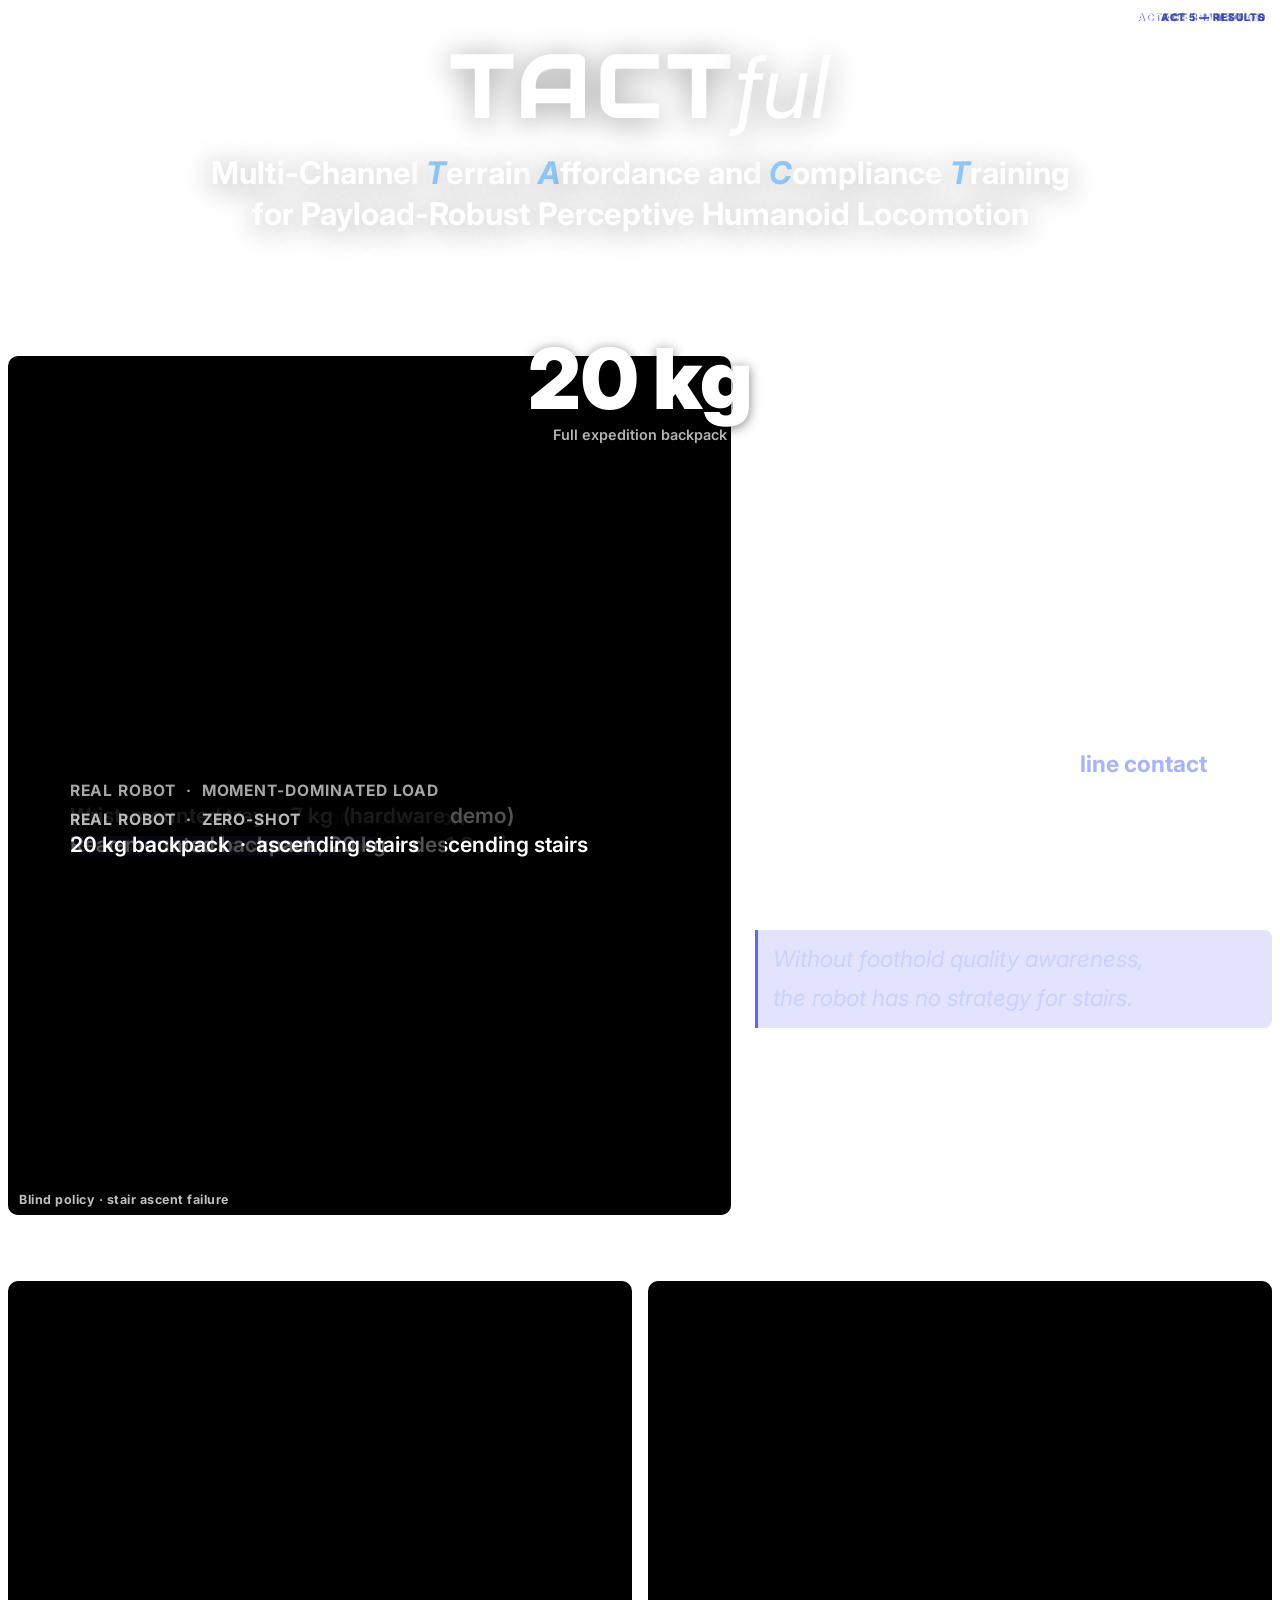
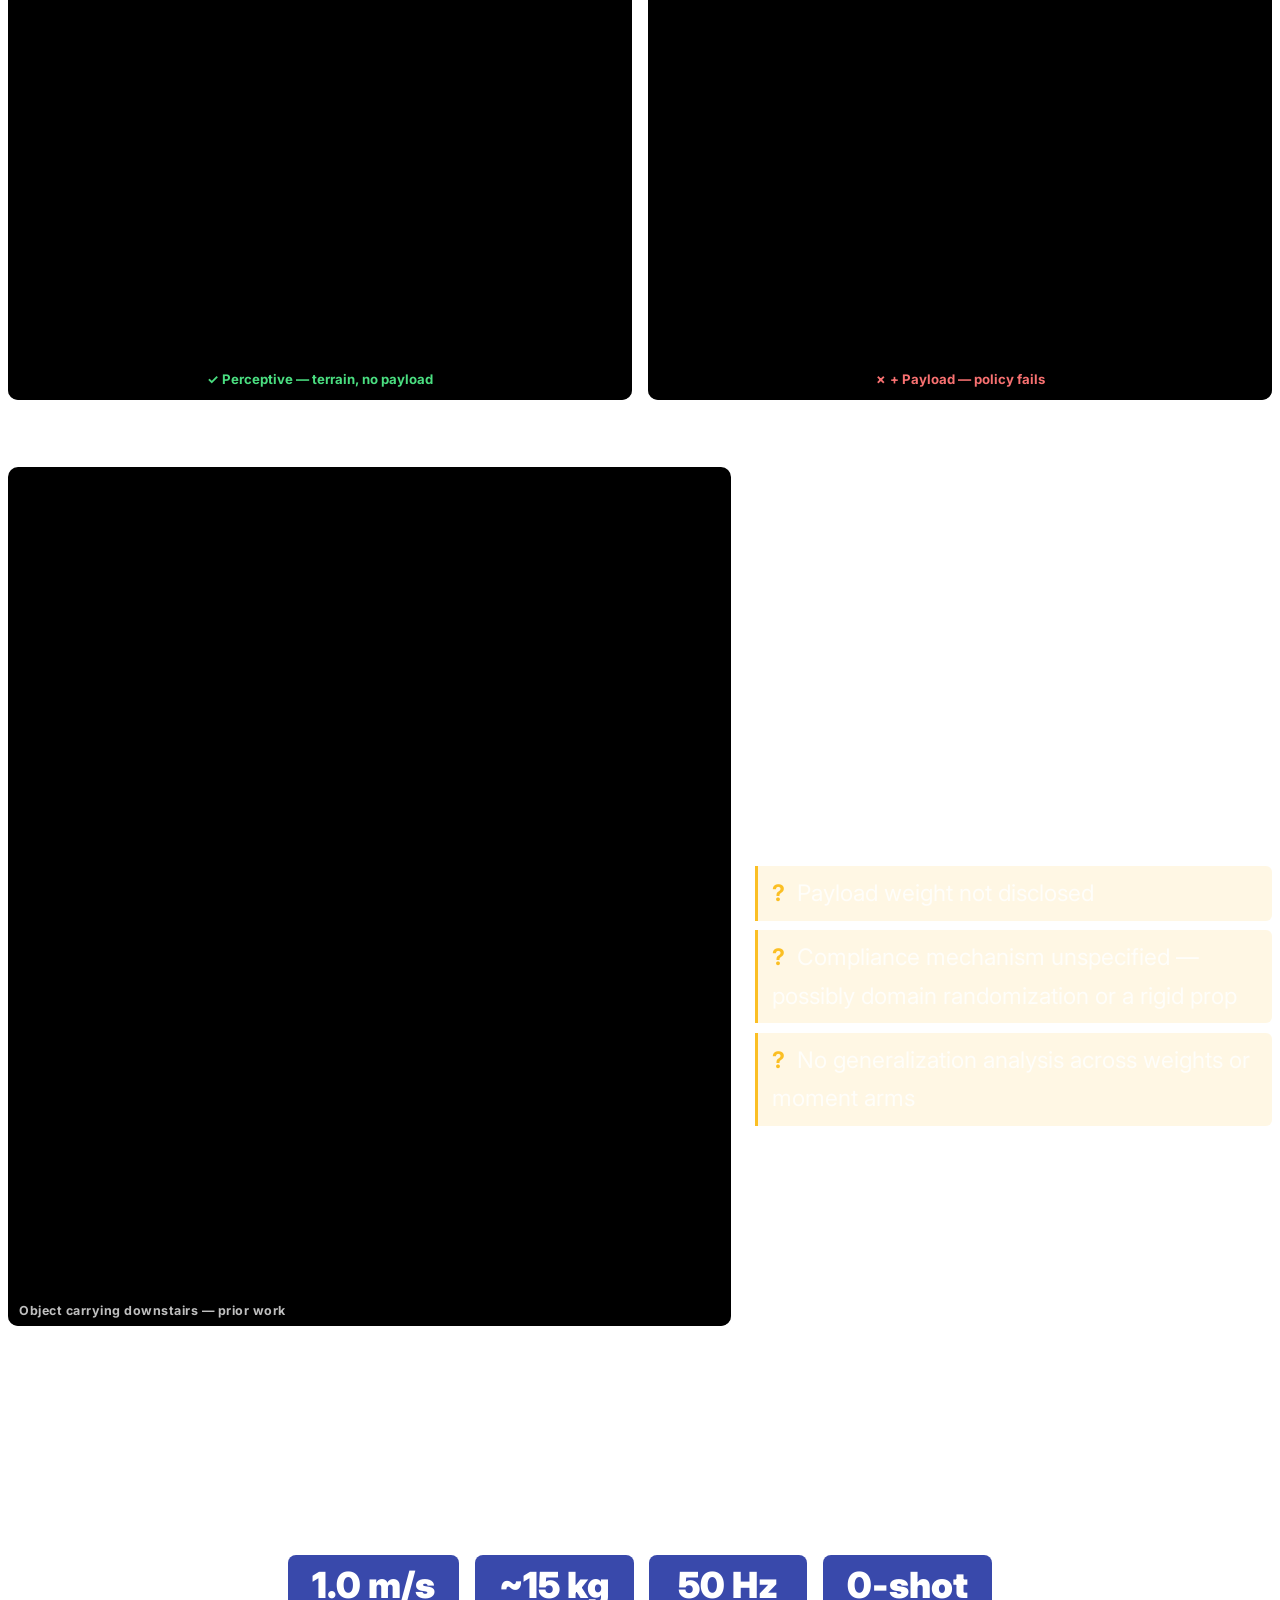
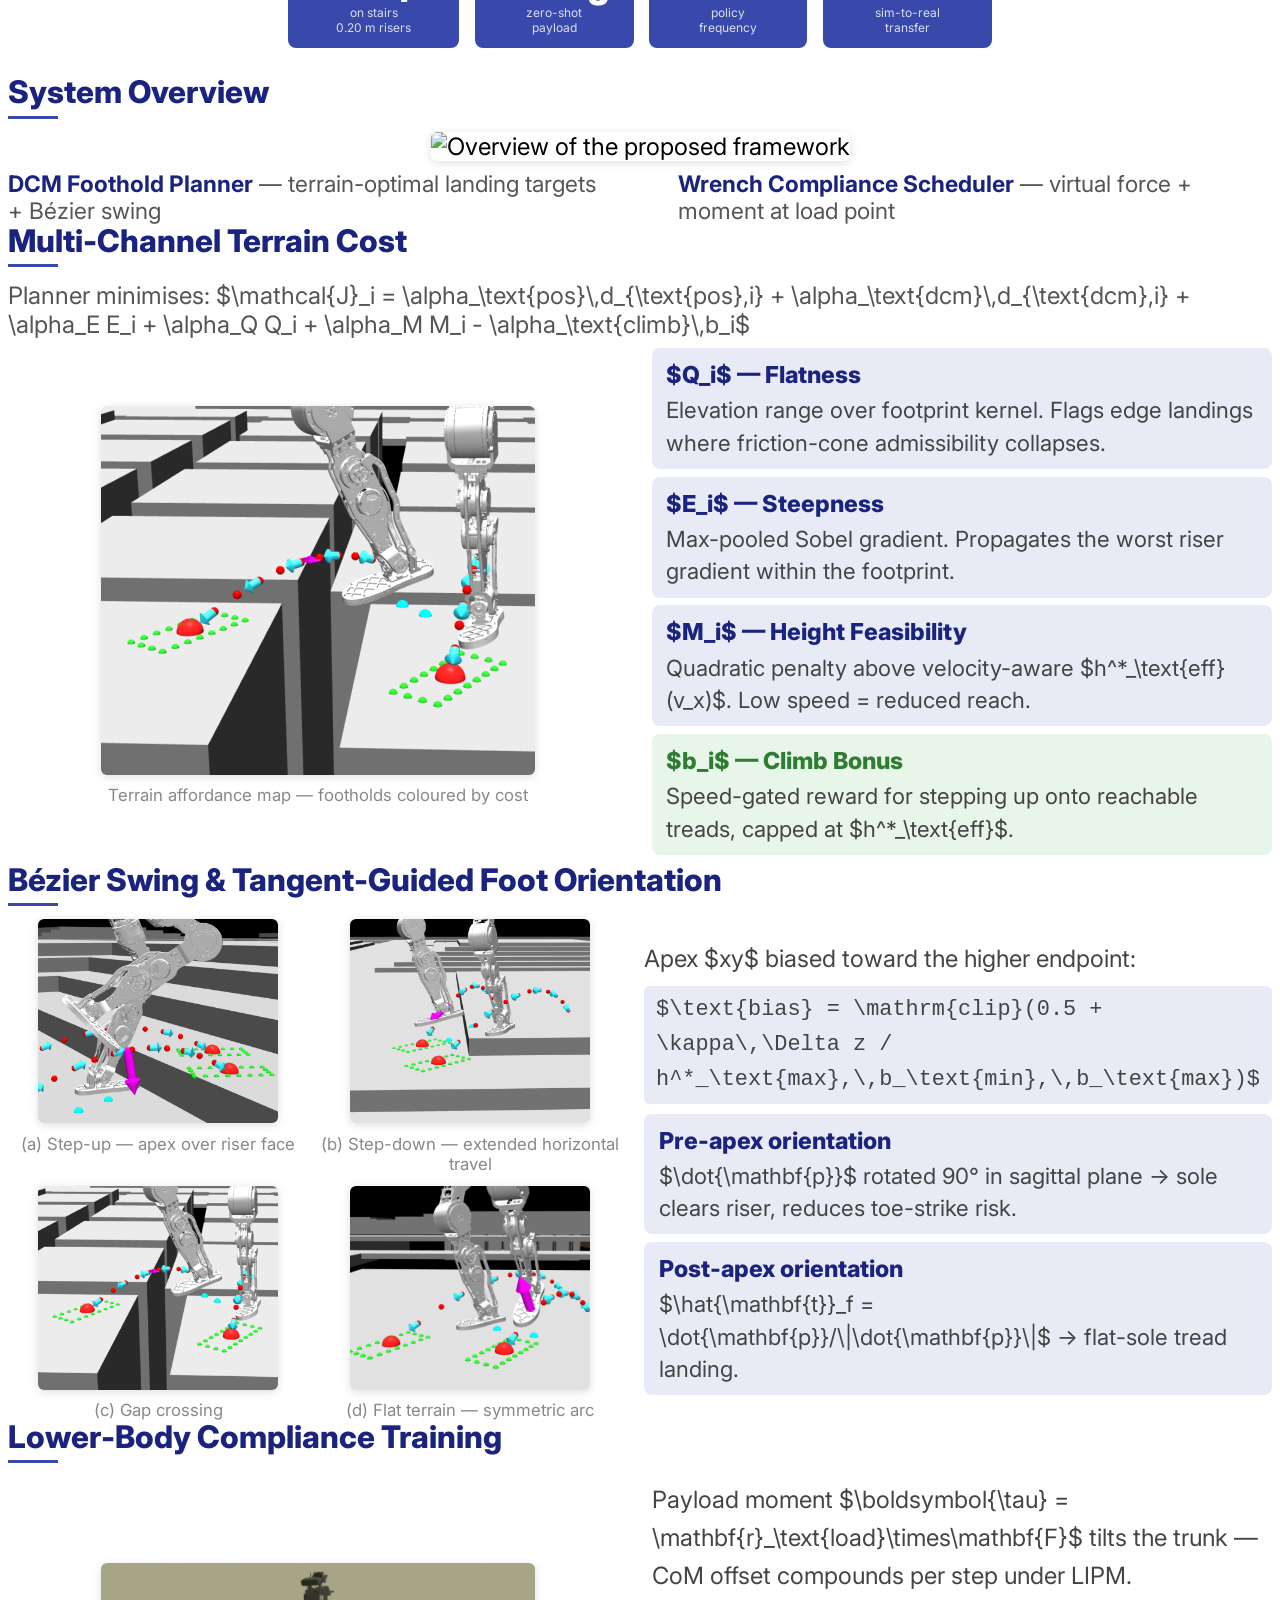
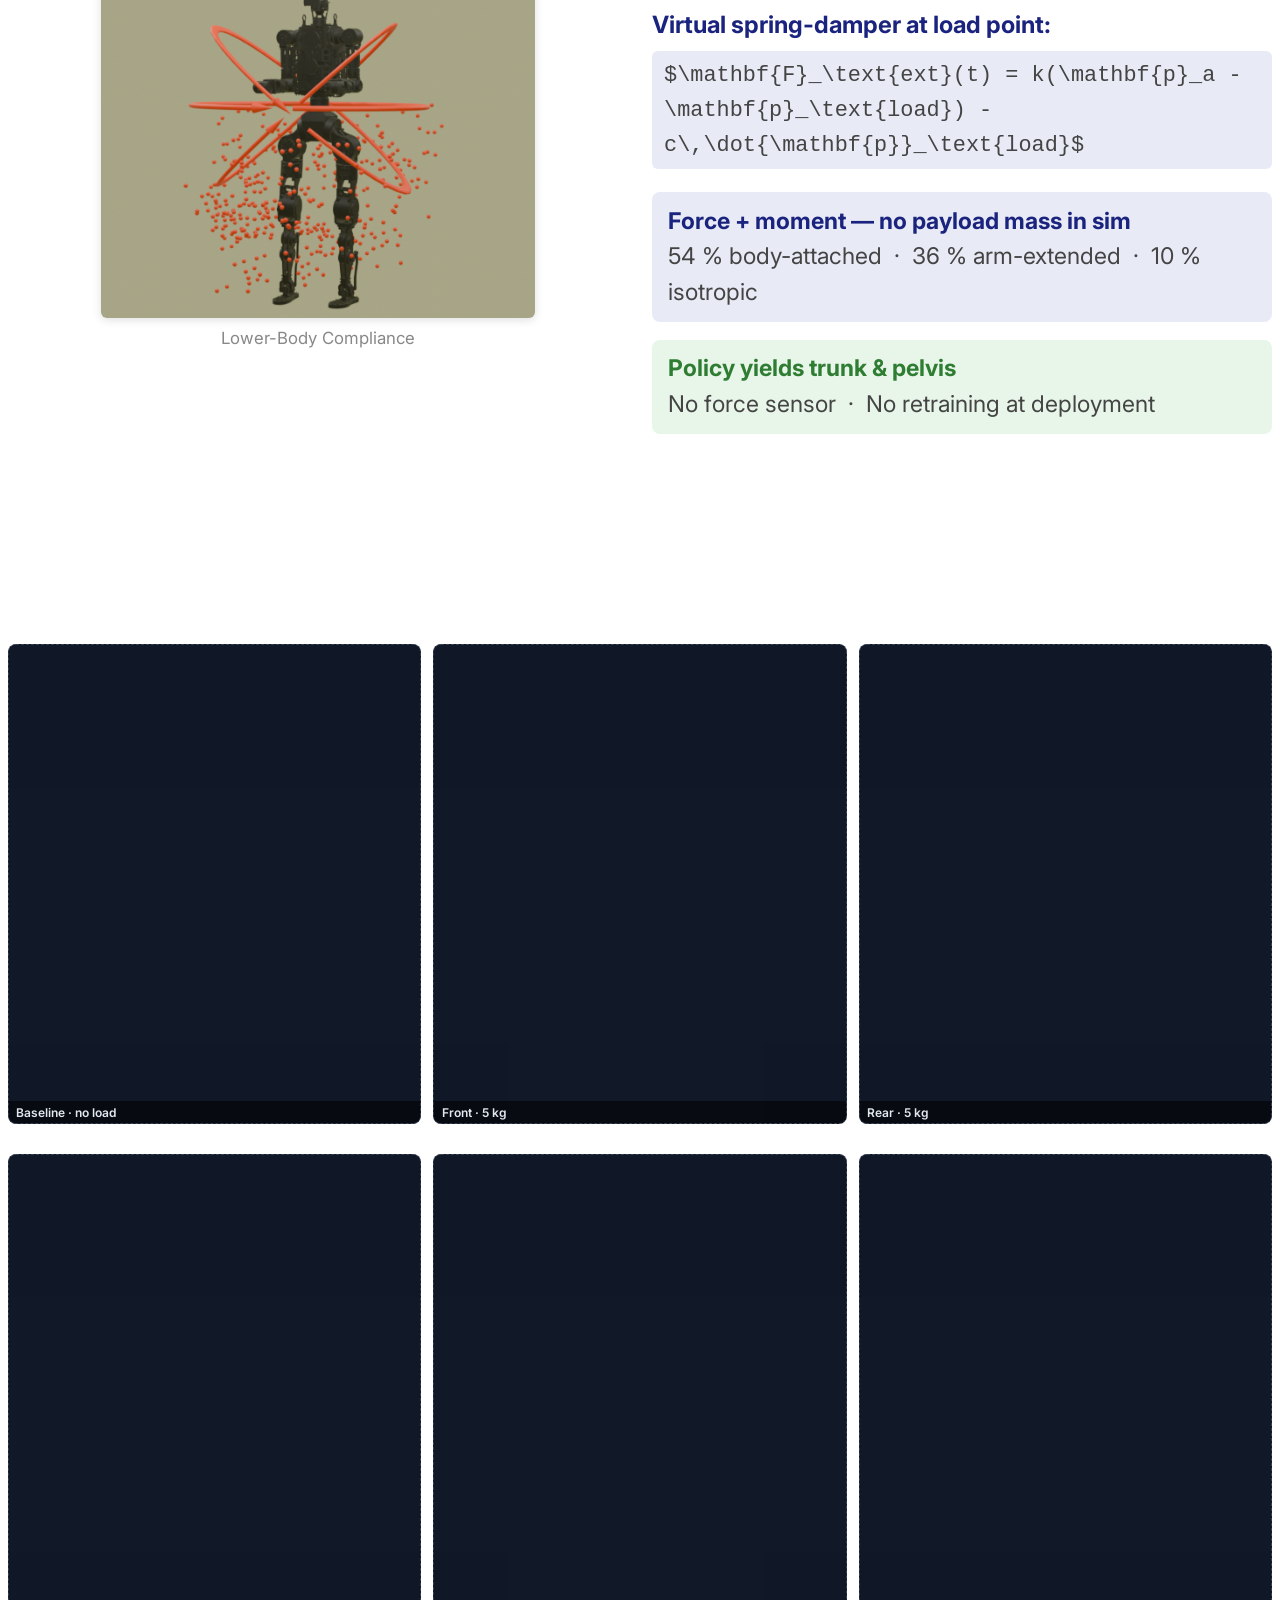
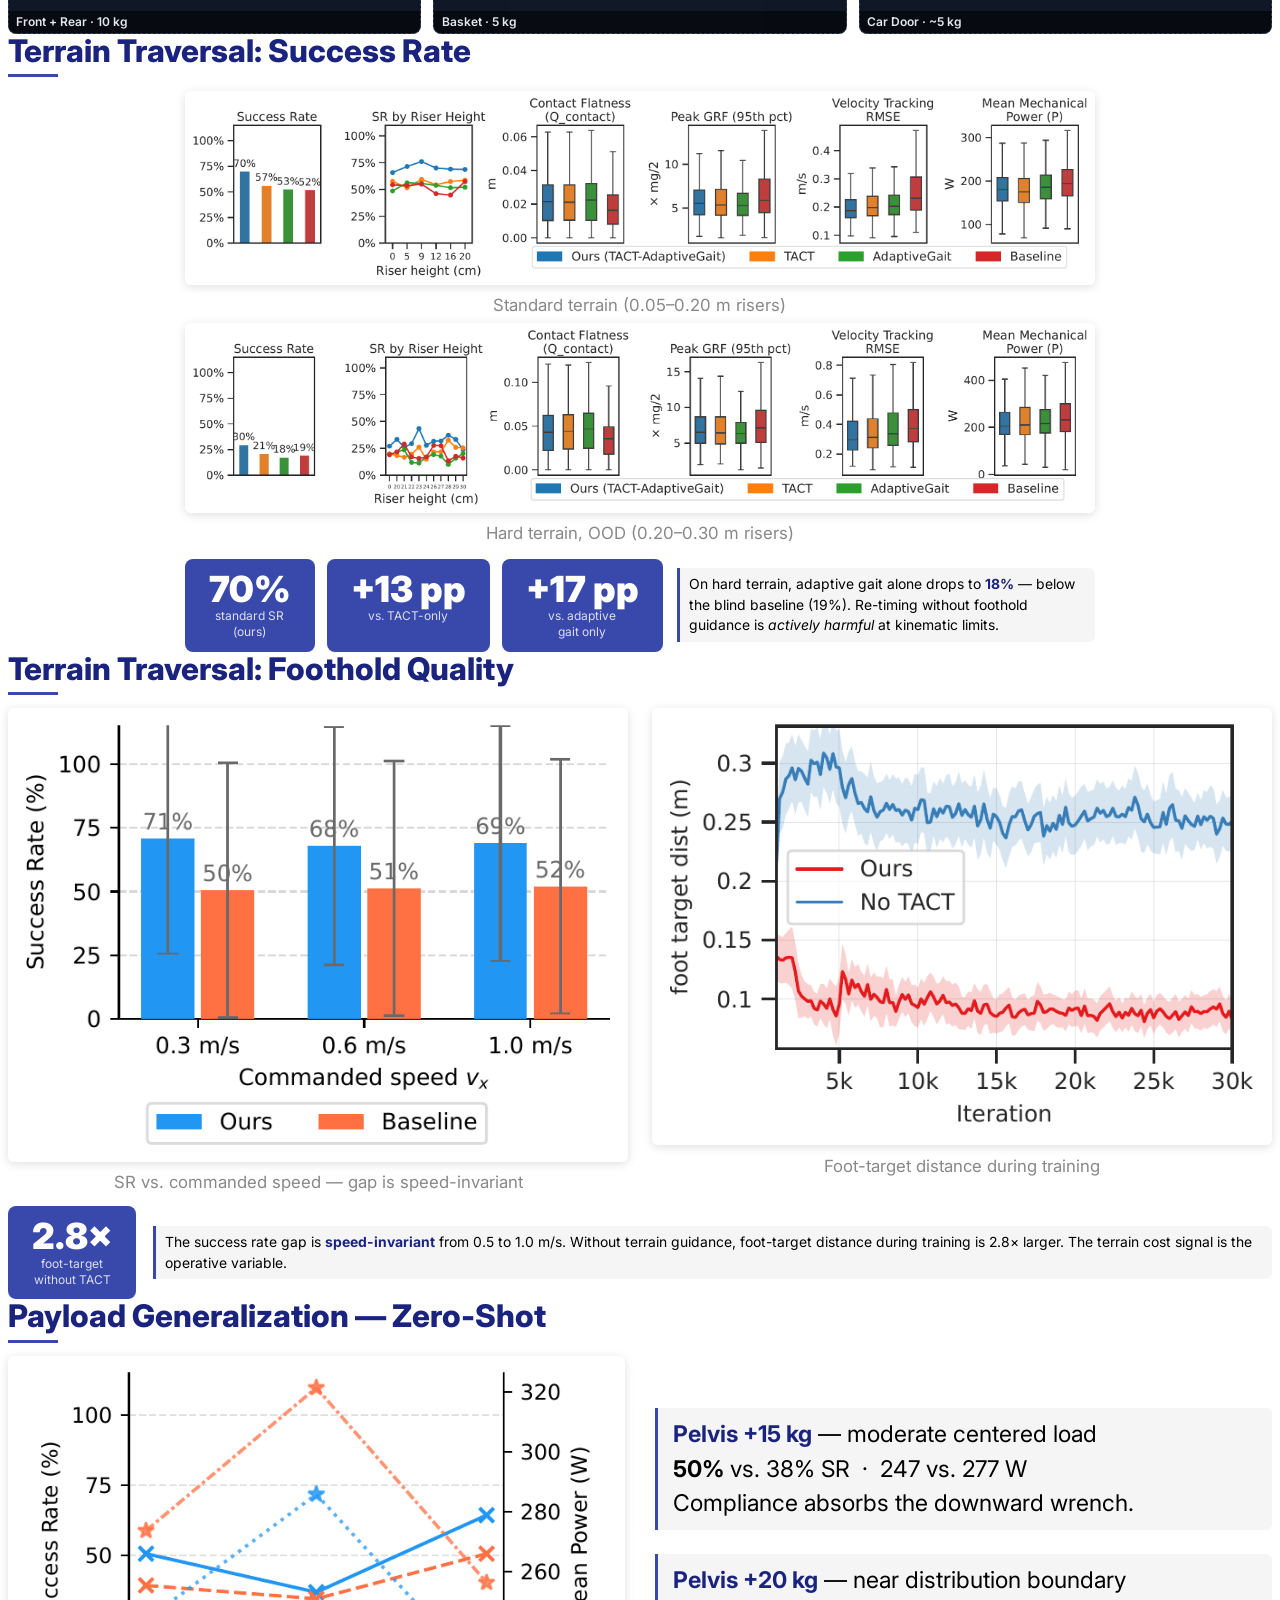
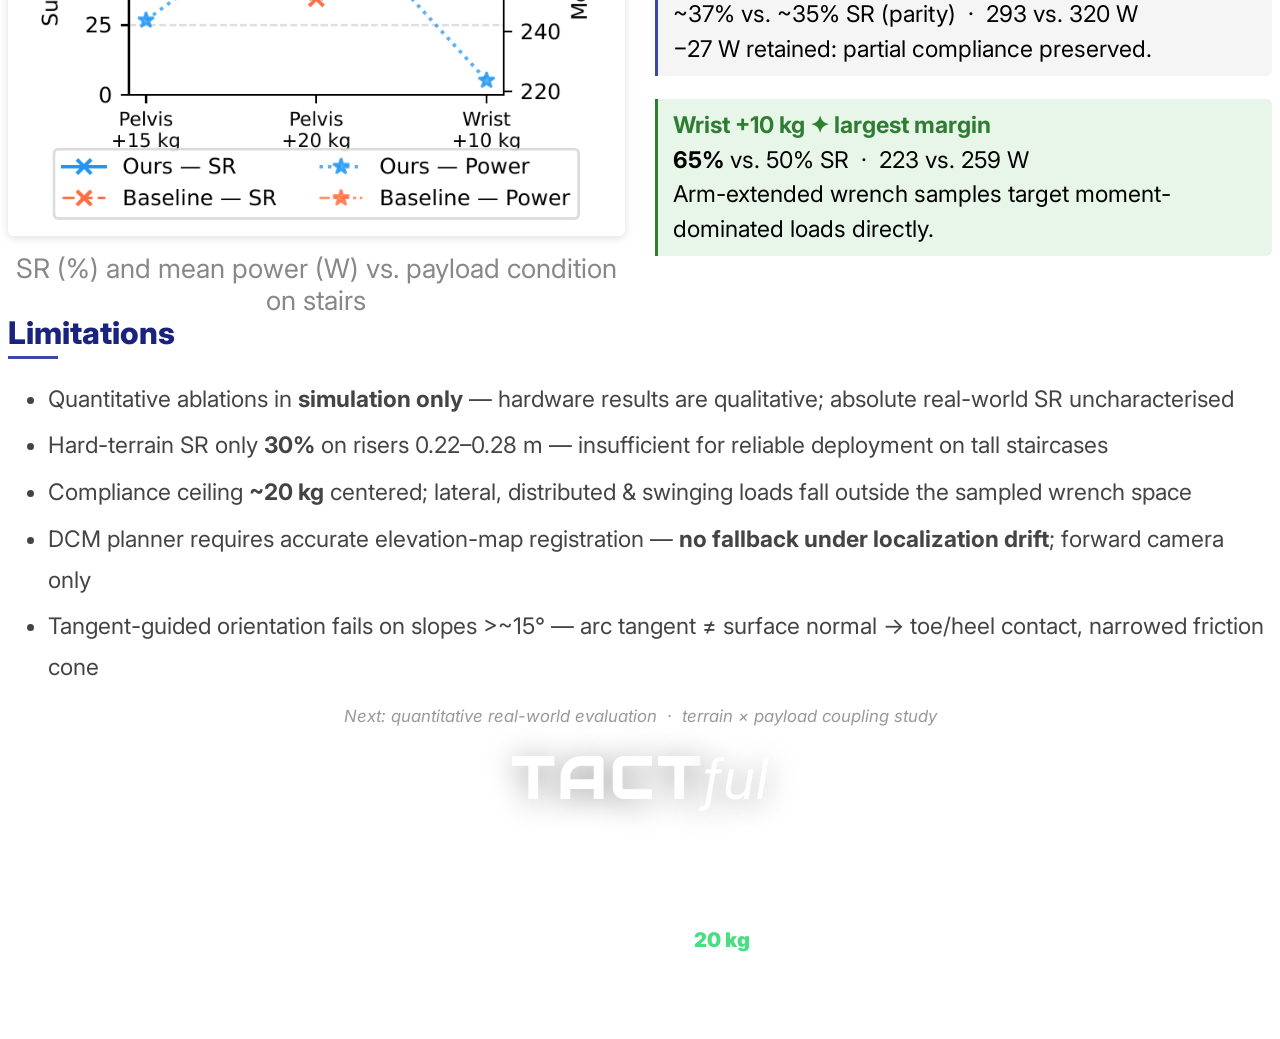
==== commit 3652784b: "Initial commit" ====
--- a/slides_video.html
+++ b/slides_video.html
@@ -257,7 +257,7 @@
                          color:#fff;border-radius:20px;padding:0.2em 1.1em;
                          font-size:0.9em;font-weight:700;letter-spacing:0.05em;
                          border:1px solid rgba(255,255,255,0.25);">
-              CoRL 2026 &nbsp;·&nbsp; Under Review
+              Under Review
             </span>
             <div
               style="color:rgba(255,255,255,0.4);font-size:0.72em;margin-top:0.55em;
